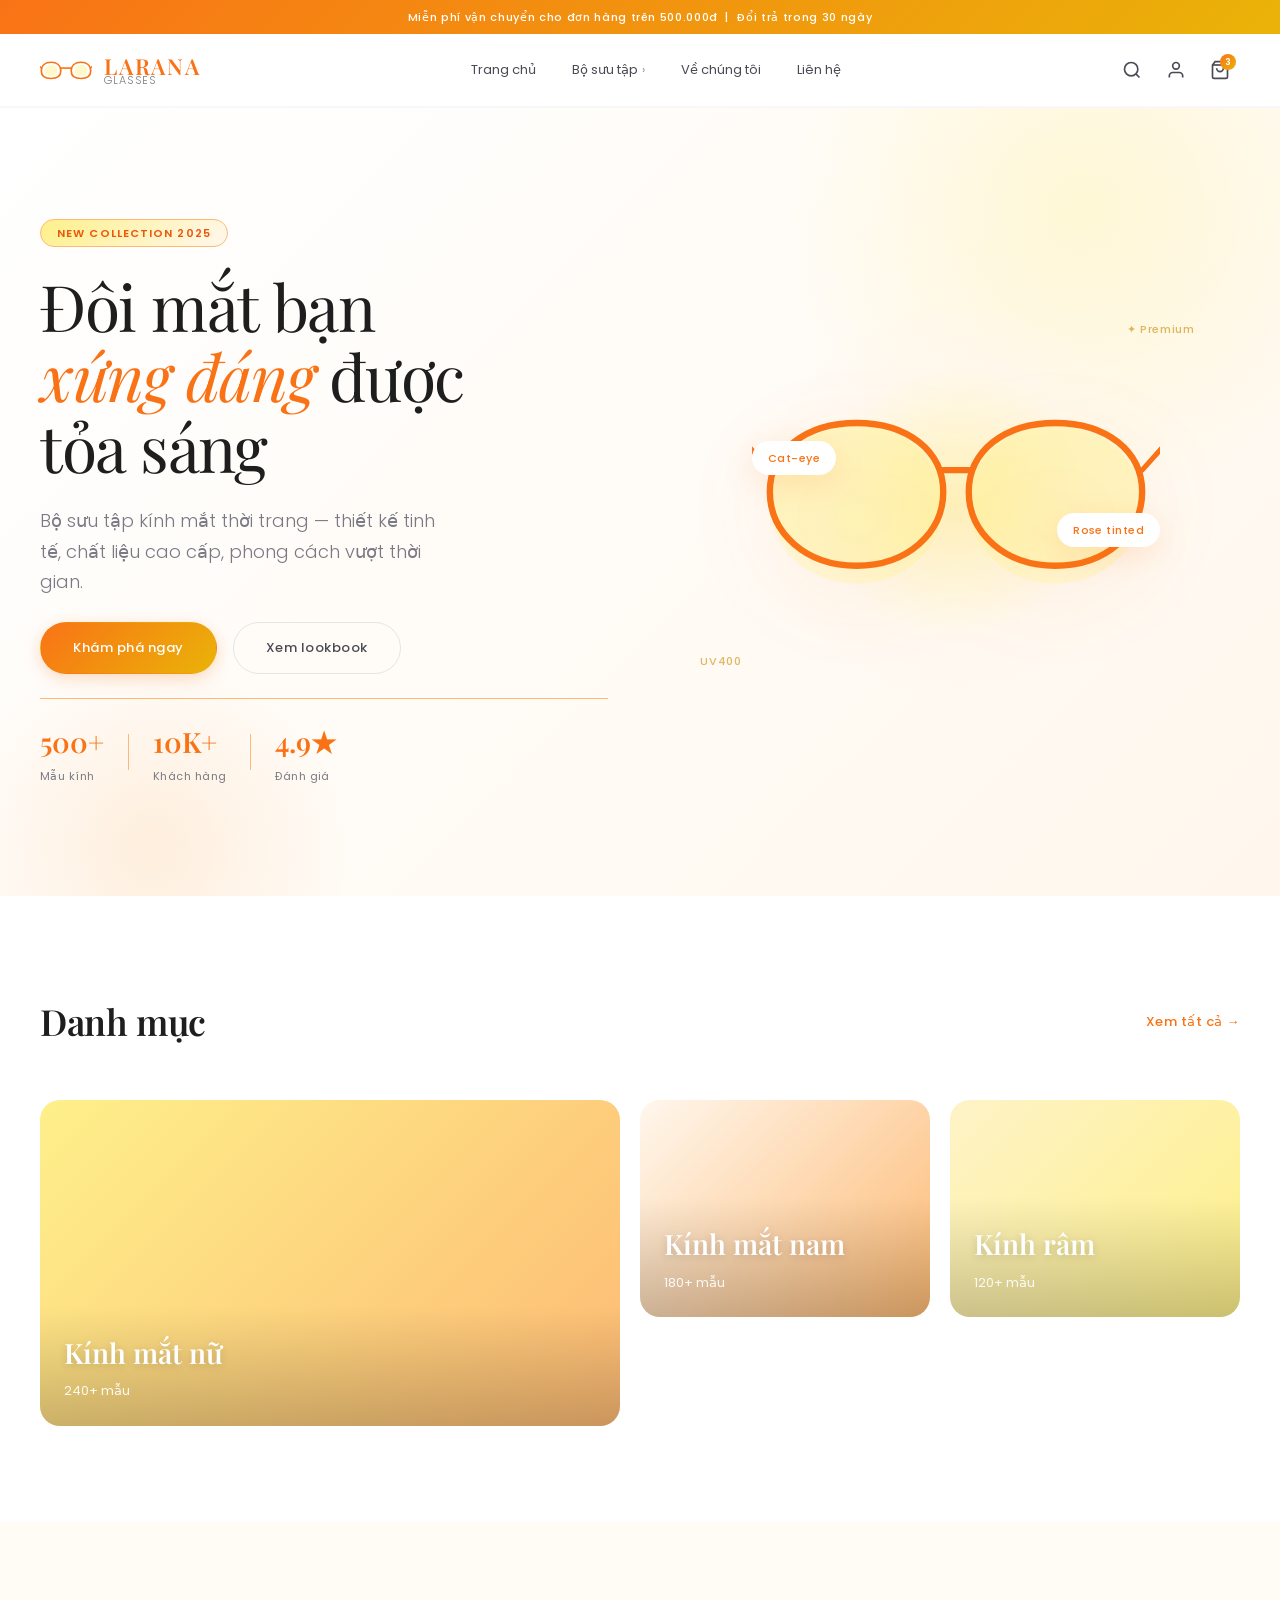
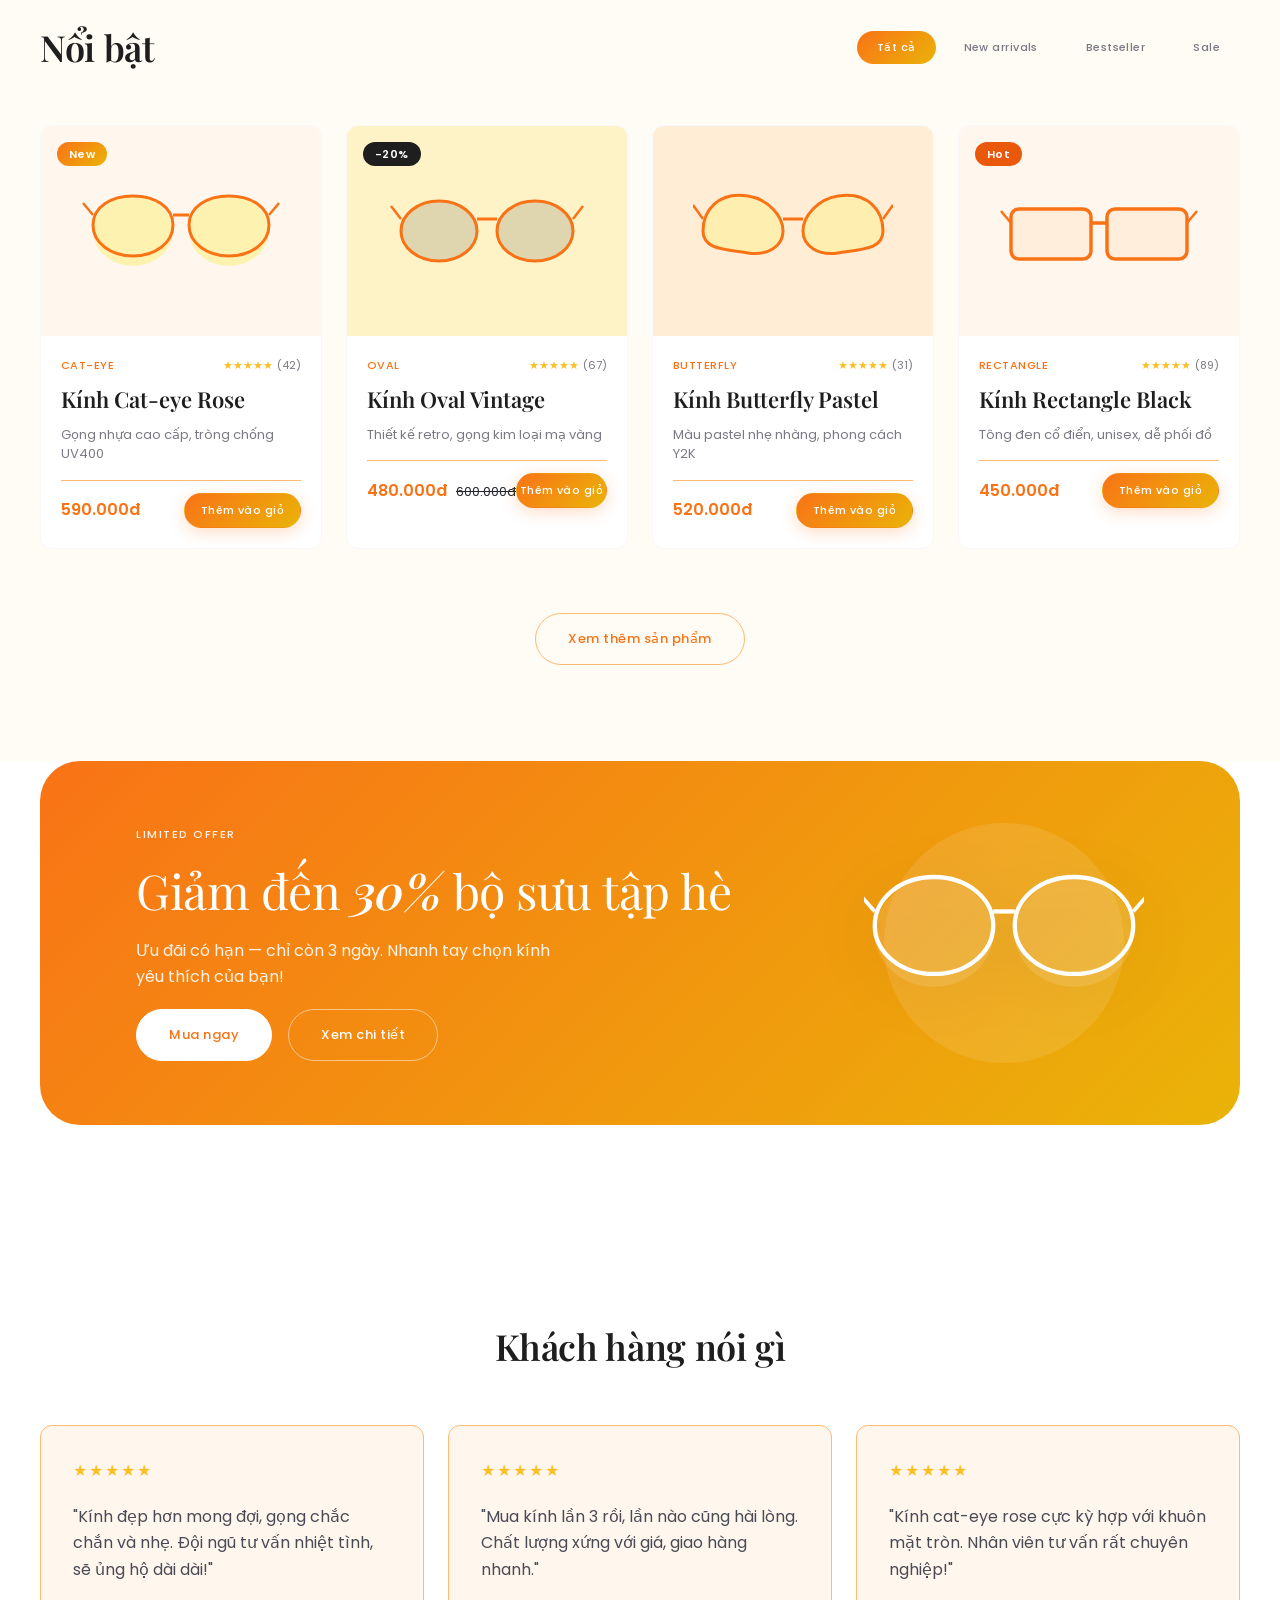
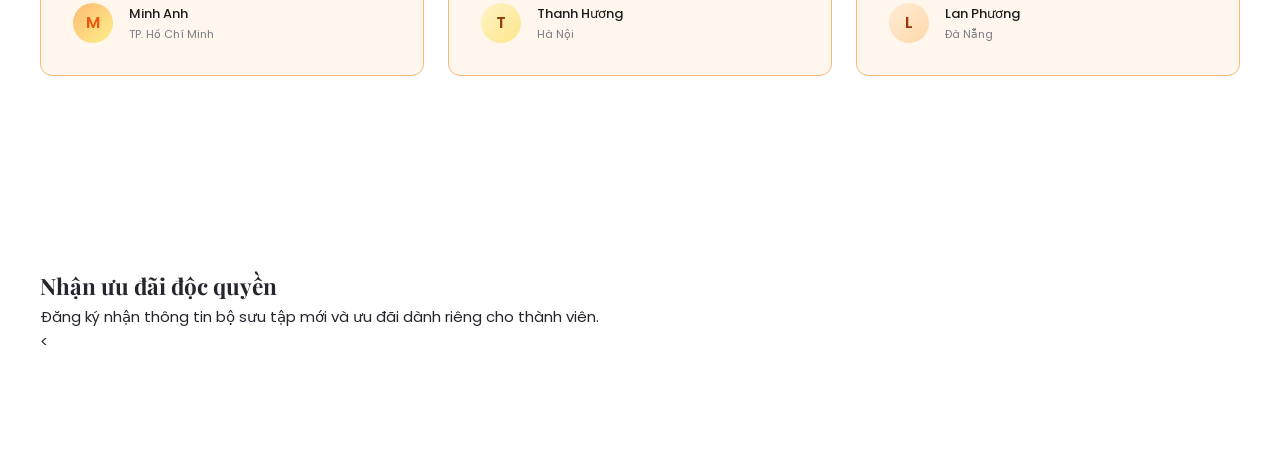
==== index.html @ dbf3449e "add html css" ====
<!doctype html>
<html lang="vi">
  <head>
    <meta charset="UTF-8" />
    <meta name="viewport" content="width=device-width, initial-scale=1.0" />
    <title>LARANA Glasses — Eyewear Collection</title>
    <link rel="stylesheet" href="styles.css" />
    <link rel="preconnect" href="https://fonts.googleapis.com" />
    <link
      href="https://fonts.googleapis.com/css2?family=Playfair+Display:ital,wght@0,400;0,500;0,600;0,700;1,400;1,500;1,600&family=Poppins:wght@300;400;500;600;700&display=swap"
      rel="stylesheet"
    />
  </head>
  <body>
    <!-- ===== ANNOUNCEMENT BAR ===== -->
    <div class="announcement-bar">
      <p>
        Miễn phí vận chuyển cho đơn hàng trên 500.000đ &nbsp;|&nbsp; Đổi trả
        trong 30 ngày
      </p>
    </div>

    <!-- ===== HEADER / NAV ===== -->
    <header class="header" id="header">
      <div class="header__inner container">
        <!-- Mobile hamburger -->
        <button
          class="btn-icon nav-toggle"
          aria-label="Mở menu"
          aria-expanded="false"
        >
          <span class="hamburger">
            <span></span><span></span><span></span>
          </span>
        </button>

        <!-- Logo -->
        <a href="#" class="logo" aria-label="LARANA Glasses — Trang chủ">
          <div class="logo__icon">
            <svg
              viewBox="0 0 80 34"
              fill="none"
              xmlns="http://www.w3.org/2000/svg"
              aria-hidden="true"
            >
              <path
                d="M2 18 C2 10 8 5 17 5 C26 5 32 10 32 18 C32 26 26 30 17 30 C8 30 2 26 2 18Z"
                stroke="currentColor"
                stroke-width="2.5"
                fill="none"
              />
              <path
                d="M48 18 C48 10 54 5 63 5 C72 5 78 10 78 18 C78 26 72 30 63 30 C54 30 48 26 48 18Z"
                stroke="currentColor"
                stroke-width="2.5"
                fill="none"
              />
              <line
                x1="32"
                y1="14"
                x2="48"
                y2="14"
                stroke="currentColor"
                stroke-width="2.5"
              />
              <line
                x1="2"
                y1="14"
                x2="-4"
                y2="7"
                stroke="currentColor"
                stroke-width="2"
              />
              <line
                x1="78"
                y1="14"
                x2="84"
                y2="7"
                stroke="currentColor"
                stroke-width="2"
              />
              <ellipse
                cx="17"
                cy="18"
                rx="10"
                ry="9"
                fill="var(--primary-gold-light)"
                opacity="0.45"
              />
              <ellipse
                cx="63"
                cy="18"
                rx="10"
                ry="9"
                fill="var(--primary-gold-light)"
                opacity="0.45"
              />
            </svg>
          </div>
          <div class="logo__text">
            <span class="logo__name">LARANA</span>
            <span class="logo__sub">glasses</span>
          </div>
        </a>

        <!-- Desktop nav -->
        <nav class="nav" aria-label="Điều hướng chính">
          <ul class="nav__list">
            <li><a href="#" class="nav__link">Trang chủ</a></li>
            <li class="nav__item--has-drop">
              <a href="#" class="nav__link"
                >Bộ sưu tập <span class="nav__caret">›</span></a
              >
              <div class="nav__dropdown">
                <a href="#">Kính mắt nữ</a>
                <a href="#">Kính mắt nam</a>
                <a href="#">Kính râm</a>
                <a href="#">New arrivals</a>
              </div>
            </li>
            <li><a href="#" class="nav__link">Về chúng tôi</a></li>
            <li><a href="#" class="nav__link">Liên hệ</a></li>
          </ul>
        </nav>

        <!-- Header actions -->
        <div class="header__actions">
          <button class="btn-icon" aria-label="Tìm kiếm">
            <svg
              width="20"
              height="20"
              viewBox="0 0 24 24"
              fill="none"
              stroke="currentColor"
              stroke-width="2"
            >
              <circle cx="11" cy="11" r="8" />
              <line x1="21" y1="21" x2="16.65" y2="16.65" />
            </svg>
          </button>
          <button class="btn-icon" aria-label="Tài khoản">
            <svg
              width="20"
              height="20"
              viewBox="0 0 24 24"
              fill="none"
              stroke="currentColor"
              stroke-width="2"
            >
              <path d="M20 21v-2a4 4 0 0 0-4-4H8a4 4 0 0 0-4 4v2" />
              <circle cx="12" cy="7" r="4" />
            </svg>
          </button>
          <button class="btn-icon cart-btn" aria-label="Giỏ hàng (3 sản phẩm)">
            <svg
              width="20"
              height="20"
              viewBox="0 0 24 24"
              fill="none"
              stroke="currentColor"
              stroke-width="2"
            >
              <path d="M6 2 3 6v14a2 2 0 0 0 2 2h14a2 2 0 0 0 2-2V6l-3-4z" />
              <line x1="3" y1="6" x2="21" y2="6" />
              <path d="M16 10a4 4 0 0 1-8 0" />
            </svg>
            <span class="cart-badge">3</span>
          </button>
        </div>
      </div>

      <!-- Search bar (hidden by default) -->
      <div class="search-bar" id="searchBar" aria-hidden="true">
        <div class="container search-bar__inner">
          <input
            type="search"
            class="search-bar__input"
            placeholder="Tìm kiếm kính mắt, thương hiệu..."
            aria-label="Tìm kiếm sản phẩm"
          />
          <button class="btn-icon search-bar__close" aria-label="Đóng tìm kiếm">
            ✕
          </button>
        </div>
      </div>

      <!-- Mobile nav drawer -->
      <div class="mobile-nav" id="mobileNav" aria-hidden="true">
        <nav aria-label="Menu di động">
          <ul>
            <li><a href="#">Trang chủ</a></li>
            <li><a href="#">Kính mắt nữ</a></li>
            <li><a href="#">Kính mắt nam</a></li>
            <li><a href="#">Kính râm</a></li>
            <li><a href="#">New arrivals</a></li>
            <li><a href="#">Về chúng tôi</a></li>
            <li><a href="#">Liên hệ</a></li>
          </ul>
          <div class="mobile-nav__actions">
            <button class="btn btn--outline">Đăng nhập</button>
            <button class="btn btn--primary">Đăng ký</button>
          </div>
        </nav>
      </div>
    </header>

    <main>
      <!-- ===== HERO ===== -->
      <section class="hero" aria-labelledby="hero-heading">
        <div class="hero__bg">
          <div class="hero__circle hero__circle--1"></div>
          <div class="hero__circle hero__circle--2"></div>
        </div>
        <div class="container hero__inner">
          <div class="hero__content">
            <span class="hero__badge">New Collection 2025</span>
            <h1 class="hero__heading" id="hero-heading">
              Đôi mắt bạn<br />
              <em>xứng đáng</em> được<br />
              tỏa sáng
            </h1>
            <p class="hero__desc">
              Bộ sưu tập kính mắt thời trang — thiết kế tinh tế, chất liệu cao
              cấp, phong cách vượt thời gian.
            </p>
            <div class="hero__actions">
              <button class="btn btn--primary btn--lg">Khám phá ngay</button>
              <button class="btn btn--ghost btn--lg">Xem lookbook</button>
            </div>
            <div class="hero__stats">
              <div class="hero__stat">
                <span class="hero__stat-num">500+</span
                ><span class="hero__stat-label">Mẫu kính</span>
              </div>
              <div class="hero__stat-divider"></div>
              <div class="hero__stat">
                <span class="hero__stat-num">10K+</span
                ><span class="hero__stat-label">Khách hàng</span>
              </div>
              <div class="hero__stat-divider"></div>
              <div class="hero__stat">
                <span class="hero__stat-num">4.9★</span
                ><span class="hero__stat-label">Đánh giá</span>
              </div>
            </div>
          </div>
          <div class="hero__visual">
            <div class="hero__frame">
              <div class="hero__glasses-display">
                <svg
                  viewBox="0 0 320 160"
                  fill="none"
                  xmlns="http://www.w3.org/2000/svg"
                  class="hero__glasses-svg"
                  aria-hidden="true"
                >
                  <ellipse
                    cx="82"
                    cy="82"
                    rx="68"
                    ry="62"
                    fill="var(--primary-gold-light)"
                    opacity="0.3"
                  />
                  <ellipse
                    cx="238"
                    cy="82"
                    rx="68"
                    ry="62"
                    fill="var(--primary-gold-light)"
                    opacity="0.3"
                  />
                  <path
                    d="M14 72 C14 40 42 18 82 18 C122 18 150 40 150 72 C150 104 122 130 82 130 C42 130 14 104 14 72Z"
                    stroke="var(--primary-orange)"
                    stroke-width="5"
                    fill="var(--primary-gold-light)"
                    fill-opacity="0.25"
                  />
                  <path
                    d="M170 72 C170 40 198 18 238 18 C278 18 306 40 306 72 C306 104 278 130 238 130 C198 130 170 104 170 72Z"
                    stroke="var(--primary-orange)"
                    stroke-width="5"
                    fill="var(--primary-gold-light)"
                    fill-opacity="0.25"
                  />
                  <line
                    x1="150"
                    y1="55"
                    x2="170"
                    y2="55"
                    stroke="var(--primary-orange)"
                    stroke-width="5"
                    stroke-linecap="round"
                  />
                  <line
                    x1="14"
                    y1="55"
                    x2="-10"
                    y2="28"
                    stroke="var(--primary-orange)"
                    stroke-width="4"
                    stroke-linecap="round"
                  />
                  <line
                    x1="306"
                    y1="55"
                    x2="330"
                    y2="28"
                    stroke="var(--primary-orange)"
                    stroke-width="4"
                    stroke-linecap="round"
                  />
                </svg>
                <div class="hero__tag hero__tag--1">Cat-eye</div>
                <div class="hero__tag hero__tag--2">Rose tinted</div>
              </div>
            </div>
            <div class="hero__floats">
              <div class="hero__float hero__float--a">✦ Premium</div>
              <div class="hero__float hero__float--b">UV400</div>
            </div>
          </div>
        </div>
      </section>

      <!-- ===== CATEGORIES ===== -->
      <section class="categories section" aria-labelledby="categories-heading">
        <div class="container">
          <div class="section-header">
            <h2 class="section-title" id="categories-heading">Danh mục</h2>
            <a href="#" class="section-link">Xem tất cả →</a>
          </div>
          <div class="categories__grid">
            <a href="#" class="category-card category-card--large" tabindex="0">
              <div class="category-card__bg category-card__bg--1"></div>
              <div class="category-card__content">
                <span class="category-card__label">Kính mắt nữ</span>
                <span class="category-card__count">240+ mẫu</span>
              </div>
            </a>
            <a href="#" class="category-card" tabindex="0">
              <div class="category-card__bg category-card__bg--2"></div>
              <div class="category-card__content">
                <span class="category-card__label">Kính mắt nam</span>
                <span class="category-card__count">180+ mẫu</span>
              </div>
            </a>
            <a href="#" class="category-card" tabindex="0">
              <div class="category-card__bg category-card__bg--3"></div>
              <div class="category-card__content">
                <span class="category-card__label">Kính râm</span>
                <span class="category-card__count">120+ mẫu</span>
              </div>
            </a>
          </div>
        </div>
      </section>

      <!-- ===== FEATURED PRODUCTS ===== -->
      <section class="products section" aria-labelledby="products-heading">
        <div class="container">
          <div class="section-header">
            <h2 class="section-title" id="products-heading">Nổi bật</h2>
            <div
              class="products__filters"
              role="group"
              aria-label="Lọc sản phẩm"
            >
              <button class="filter-btn filter-btn--active" aria-pressed="true">
                Tất cả
              </button>
              <button class="filter-btn" aria-pressed="false">
                New arrivals
              </button>
              <button class="filter-btn" aria-pressed="false">
                Bestseller
              </button>
              <button class="filter-btn" aria-pressed="false">Sale</button>
            </div>
          </div>

          <div class="products__grid" aria-live="polite">
            <!-- Product Card 1 -->
            <article class="product-card" aria-label="Kính Cat-eye Rose">
              <div class="product-card__media">
                <div class="product-card__img-wrap">
                  <div class="product-card__img-placeholder">
                    <svg
                      viewBox="0 0 200 100"
                      fill="none"
                      xmlns="http://www.w3.org/2000/svg"
                      aria-hidden="true"
                    >
                      <ellipse
                        cx="52"
                        cy="50"
                        rx="40"
                        ry="35"
                        fill="var(--primary-gold-light)"
                        opacity="0.6"
                      />
                      <ellipse
                        cx="148"
                        cy="50"
                        rx="40"
                        ry="35"
                        fill="var(--primary-gold-light)"
                        opacity="0.6"
                      />
                      <path
                        d="M12 44C12 26 30 15 52 15C74 15 92 26 92 44C92 62 74 75 52 75C30 75 12 62 12 44Z"
                        stroke="var(--primary-orange)"
                        stroke-width="3"
                        fill="none"
                      />
                      <path
                        d="M108 44C108 26 126 15 148 15C170 15 188 26 188 44C188 62 170 75 148 75C126 75 108 62 108 44Z"
                        stroke="var(--primary-orange)"
                        stroke-width="3"
                        fill="none"
                      />
                      <line
                        x1="92"
                        y1="34"
                        x2="108"
                        y2="34"
                        stroke="var(--primary-orange)"
                        stroke-width="3"
                      />
                      <line
                        x1="12"
                        y1="34"
                        x2="2"
                        y2="22"
                        stroke="var(--primary-orange)"
                        stroke-width="2.5"
                      />
                      <line
                        x1="188"
                        y1="34"
                        x2="198"
                        y2="22"
                        stroke="var(--primary-orange)"
                        stroke-width="2.5"
                      />
                    </svg>
                  </div>
                </div>
                <div class="product-card__badge">New</div>
                <button
                  class="product-card__wishlist"
                  aria-label="Thêm vào danh sách yêu thích: Kính Cat-eye Rose"
                >
                  <svg
                    width="18"
                    height="18"
                    viewBox="0 0 24 24"
                    fill="none"
                    stroke="currentColor"
                    stroke-width="2"
                  >
                    <path
                      d="M20.84 4.61a5.5 5.5 0 0 0-7.78 0L12 5.67l-1.06-1.06a5.5 5.5 0 0 0-7.78 7.78l1.06 1.06L12 21.23l7.78-7.78 1.06-1.06a5.5 5.5 0 0 0 0-7.78z"
                    />
                  </svg>
                </button>
              </div>
              <div class="product-card__info">
                <div class="product-card__meta">
                  <span class="product-card__category">Cat-eye</span>
                  <div class="product-card__rating" aria-label="4.8 sao">
                    <span class="star">★★★★★</span>
                    <span class="product-card__rating-count">(42)</span>
                  </div>
                </div>
                <h3 class="product-card__name">Kính Cat-eye Rose</h3>
                <p class="product-card__desc">
                  Gọng nhựa cao cấp, tròng chống UV400
                </p>
                <div class="product-card__footer">
                  <div class="product-card__price">
                    <span class="price-current">590.000đ</span>
                  </div>
                  <button class="btn btn--primary btn--sm">Thêm vào giỏ</button>
                </div>
              </div>
            </article>

            <!-- Product Card 2 -->
            <article class="product-card" aria-label="Kính Oval Vintage">
              <div class="product-card__media">
                <div class="product-card__img-wrap">
                  <div
                    class="product-card__img-placeholder product-card__img-placeholder--dark"
                  >
                    <svg
                      viewBox="0 0 200 100"
                      fill="none"
                      xmlns="http://www.w3.org/2000/svg"
                      aria-hidden="true"
                    >
                      <ellipse
                        cx="52"
                        cy="50"
                        rx="38"
                        ry="30"
                        fill="#333"
                        opacity="0.15"
                      />
                      <ellipse
                        cx="148"
                        cy="50"
                        rx="38"
                        ry="30"
                        fill="#333"
                        opacity="0.15"
                      />
                      <ellipse
                        cx="52"
                        cy="50"
                        rx="38"
                        ry="30"
                        stroke="var(--primary-orange)"
                        stroke-width="3"
                        fill="none"
                      />
                      <ellipse
                        cx="148"
                        cy="50"
                        rx="38"
                        ry="30"
                        stroke="var(--primary-orange)"
                        stroke-width="3"
                        fill="none"
                      />
                      <line
                        x1="90"
                        y1="38"
                        x2="110"
                        y2="38"
                        stroke="var(--primary-orange)"
                        stroke-width="3"
                      />
                      <line
                        x1="14"
                        y1="38"
                        x2="4"
                        y2="25"
                        stroke="var(--primary-orange)"
                        stroke-width="2.5"
                      />
                      <line
                        x1="186"
                        y1="38"
                        x2="196"
                        y2="25"
                        stroke="var(--primary-orange)"
                        stroke-width="2.5"
                      />
                    </svg>
                  </div>
                </div>
                <div class="product-card__badge product-card__badge--sale">
                  -20%
                </div>
                <button
                  class="product-card__wishlist"
                  aria-label="Thêm vào danh sách yêu thích: Kính Oval Vintage"
                >
                  <svg
                    width="18"
                    height="18"
                    viewBox="0 0 24 24"
                    fill="none"
                    stroke="currentColor"
                    stroke-width="2"
                  >
                    <path
                      d="M20.84 4.61a5.5 5.5 0 0 0-7.78 0L12 5.67l-1.06-1.06a5.5 5.5 0 0 0-7.78 7.78l1.06 1.06L12 21.23l7.78-7.78 1.06-1.06a5.5 5.5 0 0 0 0-7.78z"
                    />
                  </svg>
                </button>
              </div>
              <div class="product-card__info">
                <div class="product-card__meta">
                  <span class="product-card__category">Oval</span>
                  <div class="product-card__rating" aria-label="4.6 sao">
                    <span class="star">★★★★★</span>
                    <span class="product-card__rating-count">(67)</span>
                  </div>
                </div>
                <h3 class="product-card__name">Kính Oval Vintage</h3>
                <p class="product-card__desc">
                  Thiết kế retro, gọng kim loại mạ vàng
                </p>
                <div class="product-card__footer">
                  <div class="product-card__price">
                    <span class="price-current">480.000đ</span>
                    <span class="price-old">600.000đ</span>
                  </div>
                  <button class="btn btn--primary btn--sm">Thêm vào giỏ</button>
                </div>
              </div>
            </article>

            <!-- Product Card 3 -->
            <article class="product-card" aria-label="Kính Butterfly Pastel">
              <div class="product-card__media">
                <div class="product-card__img-wrap">
                  <div
                    class="product-card__img-placeholder product-card__img-placeholder--pink"
                  >
                    <svg
                      viewBox="0 0 200 100"
                      fill="none"
                      xmlns="http://www.w3.org/2000/svg"
                      aria-hidden="true"
                    >
                      <path
                        d="M10 50 C10 30 25 10 55 15 C75 18 90 35 90 50 C90 65 75 75 55 72 C30 68 10 68 10 50Z"
                        stroke="var(--primary-orange)"
                        stroke-width="3"
                        fill="var(--primary-gold-light)"
                        fill-opacity="0.5"
                      />
                      <path
                        d="M190 50 C190 30 175 10 145 15 C125 18 110 35 110 50 C110 65 125 75 145 72 C170 68 190 68 190 50Z"
                        stroke="var(--primary-orange)"
                        stroke-width="3"
                        fill="var(--primary-gold-light)"
                        fill-opacity="0.5"
                      />
                      <line
                        x1="90"
                        y1="38"
                        x2="110"
                        y2="38"
                        stroke="var(--primary-orange)"
                        stroke-width="3"
                      />
                      <line
                        x1="10"
                        y1="38"
                        x2="0"
                        y2="24"
                        stroke="var(--primary-orange)"
                        stroke-width="2.5"
                      />
                      <line
                        x1="190"
                        y1="38"
                        x2="200"
                        y2="24"
                        stroke="var(--primary-orange)"
                        stroke-width="2.5"
                      />
                    </svg>
                  </div>
                </div>
                <button
                  class="product-card__wishlist"
                  aria-label="Thêm vào danh sách yêu thích: Kính Butterfly Pastel"
                >
                  <svg
                    width="18"
                    height="18"
                    viewBox="0 0 24 24"
                    fill="none"
                    stroke="currentColor"
                    stroke-width="2"
                  >
                    <path
                      d="M20.84 4.61a5.5 5.5 0 0 0-7.78 0L12 5.67l-1.06-1.06a5.5 5.5 0 0 0-7.78 7.78l1.06 1.06L12 21.23l7.78-7.78 1.06-1.06a5.5 5.5 0 0 0 0-7.78z"
                    />
                  </svg>
                </button>
              </div>
              <div class="product-card__info">
                <div class="product-card__meta">
                  <span class="product-card__category">Butterfly</span>
                  <div class="product-card__rating" aria-label="5 sao">
                    <span class="star">★★★★★</span>
                    <span class="product-card__rating-count">(31)</span>
                  </div>
                </div>
                <h3 class="product-card__name">Kính Butterfly Pastel</h3>
                <p class="product-card__desc">
                  Màu pastel nhẹ nhàng, phong cách Y2K
                </p>
                <div class="product-card__footer">
                  <div class="product-card__price">
                    <span class="price-current">520.000đ</span>
                  </div>
                  <button class="btn btn--primary btn--sm">Thêm vào giỏ</button>
                </div>
              </div>
            </article>

            <!-- Product Card 4 -->
            <article class="product-card" aria-label="Kính Rectangle Black">
              <div class="product-card__media">
                <div class="product-card__img-wrap">
                  <div
                    class="product-card__img-placeholder product-card__img-placeholder--cream"
                  >
                    <svg
                      viewBox="0 0 200 100"
                      fill="none"
                      xmlns="http://www.w3.org/2000/svg"
                      aria-hidden="true"
                    >
                      <rect
                        x="12"
                        y="28"
                        width="80"
                        height="50"
                        rx="8"
                        stroke="var(--primary-orange)"
                        stroke-width="3.5"
                        fill="var(--primary-orange-light)"
                        fill-opacity="0.15"
                      />
                      <rect
                        x="108"
                        y="28"
                        width="80"
                        height="50"
                        rx="8"
                        stroke="var(--primary-orange)"
                        stroke-width="3.5"
                        fill="var(--primary-orange-light)"
                        fill-opacity="0.15"
                      />
                      <line
                        x1="92"
                        y1="42"
                        x2="108"
                        y2="42"
                        stroke="var(--primary-orange)"
                        stroke-width="3.5"
                      />
                      <line
                        x1="12"
                        y1="42"
                        x2="2"
                        y2="30"
                        stroke="var(--primary-orange)"
                        stroke-width="2.5"
                      />
                      <line
                        x1="188"
                        y1="42"
                        x2="198"
                        y2="30"
                        stroke="var(--primary-orange)"
                        stroke-width="2.5"
                      />
                    </svg>
                  </div>
                </div>
                <div class="product-card__badge product-card__badge--popular">
                  Hot
                </div>
                <button
                  class="product-card__wishlist"
                  aria-label="Thêm vào danh sách yêu thích: Kính Rectangle Black"
                >
                  <svg
                    width="18"
                    height="18"
                    viewBox="0 0 24 24"
                    fill="none"
                    stroke="currentColor"
                    stroke-width="2"
                  >
                    <path
                      d="M20.84 4.61a5.5 5.5 0 0 0-7.78 0L12 5.67l-1.06-1.06a5.5 5.5 0 0 0-7.78 7.78l1.06 1.06L12 21.23l7.78-7.78 1.06-1.06a5.5 5.5 0 0 0 0-7.78z"
                    />
                  </svg>
                </button>
              </div>
              <div class="product-card__info">
                <div class="product-card__meta">
                  <span class="product-card__category">Rectangle</span>
                  <div class="product-card__rating" aria-label="4.9 sao">
                    <span class="star">★★★★★</span>
                    <span class="product-card__rating-count">(89)</span>
                  </div>
                </div>
                <h3 class="product-card__name">Kính Rectangle Black</h3>
                <p class="product-card__desc">
                  Tông đen cổ điển, unisex, dễ phối đồ
                </p>
                <div class="product-card__footer">
                  <div class="product-card__price">
                    <span class="price-current">450.000đ</span>
                  </div>
                  <button class="btn btn--primary btn--sm">Thêm vào giỏ</button>
                </div>
              </div>
            </article>
          </div>

          <div class="products__load-more">
            <button class="btn btn--outline btn--lg">Xem thêm sản phẩm</button>
          </div>
        </div>
      </section>

      <!-- ===== BANNER / PROMO ===== -->
      <section class="promo section" aria-label="Ưu đãi đặc biệt">
        <div class="container">
          <div class="promo__card">
            <div class="promo__content">
              <span class="promo__eyebrow">Limited offer</span>
              <h2 class="promo__title">Giảm đến <em>30%</em> bộ sưu tập hè</h2>
              <p class="promo__desc">
                Ưu đãi có hạn — chỉ còn 3 ngày. Nhanh tay chọn kính yêu thích
                của bạn!
              </p>
              <div class="promo__actions">
                <button class="btn btn--white btn--lg">Mua ngay</button>
                <button class="btn btn--ghost-white btn--lg">
                  Xem chi tiết
                </button>
              </div>
            </div>
            <div class="promo__visual" aria-hidden="true">
              <div class="promo__circle"></div>
              <svg
                viewBox="0 0 260 130"
                fill="none"
                xmlns="http://www.w3.org/2000/svg"
                class="promo__glasses"
              >
                <ellipse
                  cx="65"
                  cy="65"
                  rx="55"
                  ry="50"
                  fill="white"
                  opacity="0.12"
                />
                <ellipse
                  cx="195"
                  cy="65"
                  rx="55"
                  ry="50"
                  fill="white"
                  opacity="0.12"
                />
                <path
                  d="M10 58C10 33 34 13 65 13C96 13 120 33 120 58C120 83 96 103 65 103C34 103 10 83 10 58Z"
                  stroke="white"
                  stroke-width="4"
                  fill="none"
                />
                <path
                  d="M140 58C140 33 164 13 195 13C226 13 250 33 250 58C250 83 226 103 195 103C164 103 140 83 140 58Z"
                  stroke="white"
                  stroke-width="4"
                  fill="none"
                />
                <line
                  x1="120"
                  y1="45"
                  x2="140"
                  y2="45"
                  stroke="white"
                  stroke-width="4"
                />
                <line
                  x1="10"
                  y1="45"
                  x2="-5"
                  y2="28"
                  stroke="white"
                  stroke-width="3.5"
                />
                <line
                  x1="250"
                  y1="45"
                  x2="265"
                  y2="28"
                  stroke="white"
                  stroke-width="3.5"
                />
              </svg>
            </div>
          </div>
        </div>
      </section>

      <!-- ===== TESTIMONIALS ===== -->
      <section
        class="testimonials section"
        aria-labelledby="testimonials-heading"
      >
        <div class="container">
          <div class="section-header section-header--centered">
            <h2 class="section-title" id="testimonials-heading">
              Khách hàng nói gì
            </h2>
          </div>
          <div class="testimonials__grid">
            <blockquote class="testimonial-card">
              <div class="testimonial-card__stars" aria-label="5 sao">
                ★★★★★
              </div>
              <p class="testimonial-card__text">
                "Kính đẹp hơn mong đợi, gọng chắc chắn và nhẹ. Đội ngũ tư vấn
                nhiệt tình, sẽ ủng hộ dài dài!"
              </p>
              <footer class="testimonial-card__author">
                <div class="testimonial-card__avatar" aria-hidden="true">M</div>
                <div>
                  <div class="testimonial-card__name">Minh Anh</div>
                  <div class="testimonial-card__location">TP. Hồ Chí Minh</div>
                </div>
              </footer>
            </blockquote>
            <blockquote class="testimonial-card">
              <div class="testimonial-card__stars" aria-label="5 sao">
                ★★★★★
              </div>
              <p class="testimonial-card__text">
                "Mua kính lần 3 rồi, lần nào cũng hài lòng. Chất lượng xứng với
                giá, giao hàng nhanh."
              </p>
              <footer class="testimonial-card__author">
                <div
                  class="testimonial-card__avatar testimonial-card__avatar--b"
                  aria-hidden="true"
                >
                  T
                </div>
                <div>
                  <div class="testimonial-card__name">Thanh Hương</div>
                  <div class="testimonial-card__location">Hà Nội</div>
                </div>
              </footer>
            </blockquote>
            <blockquote class="testimonial-card">
              <div class="testimonial-card__stars" aria-label="5 sao">
                ★★★★★
              </div>
              <p class="testimonial-card__text">
                "Kính cat-eye rose cực kỳ hợp với khuôn mặt tròn. Nhân viên tư
                vấn rất chuyên nghiệp!"
              </p>
              <footer class="testimonial-card__author">
                <div
                  class="testimonial-card__avatar testimonial-card__avatar--c"
                  aria-hidden="true"
                >
                  L
                </div>
                <div>
                  <div class="testimonial-card__name">Lan Phương</div>
                  <div class="testimonial-card__location">Đà Nẵng</div>
                </div>
              </footer>
            </blockquote>
          </div>
        </div>
      </section>

      <!-- ===== NEWSLETTER ===== -->
      <section class="newsletter section" aria-labelledby="newsletter-heading">
        <div class="container">
          <div class="newsletter__inner">
            <div class="newsletter__content">
              <h2 class="newsletter__title" id="newsletter-heading">
                Nhận ưu đãi độc quyền
              </h2>
              <p class="newsletter__desc">
                Đăng ký nhận thông tin bộ sưu tập mới và ưu đãi dành riêng cho
                thành viên.
              </p>
            </div>
            <div
              class="newsletter__form"
              role="form"
              aria-label="Đăng ký nhận bản tin"
            >
              <div class="newsletter__input-group">
                <label for="newsletter-email" class="sr-only"
                  >Địa chỉ email</label
                >
                <
              </div>
            </div>
          </div>
        </div>
      </section>
    </main>
  </body>
</html>
---- styles.css ----
/* ============================================================
   LARANA GLASSES — styles.css (Light Edition)
   Design System: clean, modern, white + orange + gold
   Color palette: white + orange + warm gold
   Font: Playfair Display (display) + Poppins (body)
   ============================================================ */

/* ─── TOKENS ─────────────────────────────────────────────── */
:root {
  /* Colors - White, Orange, Gold theme */
  --primary-orange: #f97316;
  --primary-orange-dark: #ea580c;
  --primary-orange-light: #fdba74;
  --primary-gold: #eab308;
  --primary-gold-light: #fef08a;
  --primary-gold-dark: #ca8a04;
  
  --accent-warm: #fbbf24;
  --accent-peach: #ffedd5;
  --accent-cream: #fff7ed;
  
  --black: #0f0f0f;
  --charcoal: #1e1e1e;
  --gray-900: #25262d;
  --gray-700: #4a4a55;
  --gray-500: #7a7a85;
  --gray-300: #e5e5e8;
  --gray-100: #f8f8fa;
  --white: #ffffff;
  --ivory: #fffbf5;

  /* Typography - Modern fonts */
  --font-display: 'Playfair Display', Georgia, serif;
  --font-body: 'Poppins', 'Helvetica Neue', Arial, sans-serif;

  --text-xs: 11px;
  --text-sm: 13px;
  --text-base: 15px;
  --text-md: 16px;
  --text-lg: 18px;
  --text-xl: 22px;
  --text-2xl: 28px;
  --text-3xl: 36px;
  --text-4xl: 48px;
  --text-5xl: 64px;

  /* Spacing */
  --space-1: 4px;
  --space-2: 8px;
  --space-3: 12px;
  --space-4: 16px;
  --space-5: 20px;
  --space-6: 24px;
  --space-7: 32px;
  --space-8: 40px;
  --space-9: 48px;
  --space-10: 64px;
  --space-11: 80px;
  --space-12: 96px;

  /* Radius */
  --radius-sm: 6px;
  --radius-md: 12px;
  --radius-lg: 20px;
  --radius-xl: 40px;
  --radius-full: 9999px;

  /* Shadow */
  --shadow-sm: 0 2px 8px rgba(15,15,15,0.04);
  --shadow-md: 0 8px 24px rgba(249,115,22,0.08);
  --shadow-lg: 0 16px 48px rgba(249,115,22,0.12);
  --shadow-orange: 0 8px 32px rgba(249,115,22,0.15);

  /* Motion */
  --duration-fast: 150ms;
  --duration-base: 280ms;
  --duration-slow: 500ms;
  --ease: cubic-bezier(0.25, 0.1, 0.25, 1);
  --ease-out: cubic-bezier(0, 0, 0.2, 1);

  /* Layout */
  --max-width: 1280px;
  --header-h: 72px;
}

/* ─── RESET ───────────────────────────────────────────────── */
*, *::before, *::after { box-sizing: border-box; margin: 0; padding: 0; }
html { font-size: var(--text-md); scroll-behavior: smooth; }
body {
  font-family: var(--font-body);
  font-size: var(--text-base);
  color: var(--gray-900);
  background: var(--white);
  line-height: 1.65;
  -webkit-font-smoothing: antialiased;
  -moz-osx-font-smoothing: grayscale;
  text-rendering: optimizeLegibility;
}
img, svg { display: block; max-width: 100%; }
a { color: inherit; text-decoration: none; }
ul { list-style: none; }
button { cursor: pointer; font-family: inherit; border: none; background: none; }
input { font-family: inherit; }

h1, h2, h3, h4, h5, h6 {
  font-family: var(--font-display);
}

/* ─── UTILITIES ───────────────────────────────────────────── */
.container {
  width: 100%;
  max-width: var(--max-width);
  margin: 0 auto;
  padding: 0 var(--space-8);
}
.section { padding: var(--space-12) 0; }
.sr-only {
  position: absolute; width: 1px; height: 1px;
  padding: 0; margin: -1px; overflow: hidden;
  clip: rect(0,0,0,0); white-space: nowrap; border: 0;
}

/* ─── FOCUS STYLES ───────────────────────────────────────── */
:focus-visible {
  outline: 2.5px solid var(--primary-orange);
  outline-offset: 3px;
  border-radius: var(--radius-sm);
}

/* ─── BUTTONS ─────────────────────────────────────────────── */
.btn {
  display: inline-flex;
  align-items: center;
  justify-content: center;
  gap: var(--space-2);
  padding: 12px 24px;
  border-radius: var(--radius-full);
  font-family: var(--font-body);
  font-size: var(--text-sm);
  font-weight: 500;
  letter-spacing: 0.04em;
  transition: all var(--duration-base) var(--ease);
  cursor: pointer;
  border: 1.5px solid transparent;
  white-space: nowrap;
  position: relative;
  overflow: hidden;
}
.btn:focus-visible { outline: 2.5px solid var(--primary-orange); outline-offset: 3px; }
.btn:disabled { opacity: 0.45; pointer-events: none; }

.btn--primary {
  background: linear-gradient(135deg, var(--primary-orange) 0%, var(--primary-gold) 100%);
  color: var(--white);
  border-color: transparent;
  box-shadow: 0 4px 16px rgba(249,115,22,0.25);
}
.btn--primary:hover { 
  background: linear-gradient(135deg, var(--primary-orange-dark) 0%, var(--primary-gold-dark) 100%);
  box-shadow: 0 6px 24px rgba(249,115,22,0.35); 
  transform: translateY(-1px); 
}
.btn--primary:active { transform: translateY(0); box-shadow: 0 2px 8px rgba(249,115,22,0.15); }

.btn--outline {
  background: transparent;
  color: var(--primary-orange);
  border-color: var(--primary-orange-light);
}
.btn--outline:hover { background: var(--accent-cream); border-color: var(--primary-orange); }

.btn--ghost {
  background: transparent;
  color: var(--gray-700);
  border-color: var(--gray-300);
}
.btn--ghost:hover { border-color: var(--primary-orange); background: var(--accent-cream); color: var(--primary-orange); }

.btn--white {
  background: var(--white);
  color: var(--primary-orange);
  border-color: var(--white);
}
.btn--white:hover { background: var(--accent-cream); }

.btn--ghost-white {
  background: transparent;
  color: var(--white);
  border-color: rgba(255,255,255,0.5);
}
.btn--ghost-white:hover { border-color: var(--white); background: rgba(255,255,255,0.1); }

.btn--sm { padding: 8px 16px; font-size: var(--text-xs); }
.btn--lg { padding: 15px 32px; font-size: var(--text-sm); }

.btn-icon {
  display: inline-flex;
  align-items: center;
  justify-content: center;
  width: 40px;
  height: 40px;
  border-radius: var(--radius-full);
  color: var(--gray-700);
  transition: all var(--duration-fast) var(--ease);
  position: relative;
}
.btn-icon:hover { background: var(--accent-cream); color: var(--primary-orange); }
.btn-icon:active { background: var(--primary-orange-light); }

/* ─── ANNOUNCEMENT BAR ────────────────────────────────────── */
.announcement-bar {
  background: linear-gradient(135deg, var(--primary-orange) 0%, var(--primary-gold) 100%);
  color: var(--white);
  text-align: center;
  padding: var(--space-2) var(--space-4);
  font-size: var(--text-xs);
  letter-spacing: 0.06em;
  font-weight: 500;
}

/* ─── HEADER ─────────────────────────────────────────────── */
.header {
  position: sticky;
  top: 0;
  z-index: 100;
  background: rgba(255, 255, 255, 0.96);
  backdrop-filter: blur(12px);
  -webkit-backdrop-filter: blur(12px);
  border-bottom: 1px solid var(--gray-100);
  transition: box-shadow var(--duration-base) var(--ease);
}
.header.scrolled { box-shadow: var(--shadow-md); }

.header__inner {
  display: flex;
  align-items: center;
  height: var(--header-h);
  gap: var(--space-6);
}

/* Logo */
.logo {
  display: flex;
  align-items: center;
  gap: var(--space-3);
  text-decoration: none;
  flex-shrink: 0;
}
.logo__icon { width: 52px; height: 22px; color: var(--primary-orange); }
.logo__text { display: flex; flex-direction: column; line-height: 1; }
.logo__name {
  font-family: var(--font-display);
  font-size: var(--text-xl);
  font-weight: 600;
  color: var(--primary-orange);
  letter-spacing: 0.08em;
  text-transform: uppercase;
}
.logo__sub {
  font-family: var(--font-body);
  font-size: var(--text-xs);
  font-weight: 300;
  color: var(--gray-500);
  letter-spacing: 0.08em;
  margin-top: -2px;
  text-transform: uppercase;
}
.logo--light .logo__name { color: var(--primary-gold-light); }
.logo--light .logo__sub { color: rgba(255,255,255,0.7); }

/* Desktop Nav */
.nav { flex: 1; display: flex; justify-content: center; }
.nav__list { display: flex; align-items: center; gap: var(--space-1); }
.nav__link {
  display: flex;
  align-items: center;
  gap: 4px;
  padding: var(--space-2) var(--space-4);
  font-size: var(--text-sm);
  font-weight: 400;
  color: var(--gray-700);
  border-radius: var(--radius-sm);
  transition: all var(--duration-fast) var(--ease);
  white-space: nowrap;
}
.nav__link:hover { color: var(--primary-orange); background: var(--accent-cream); }
.nav__caret { font-style: normal; font-size: 12px; opacity: 0.6; }

.nav__item--has-drop { position: relative; }
.nav__dropdown {
  position: absolute;
  top: calc(100% + 8px);
  left: 50%;
  transform: translateX(-50%);
  background: var(--white);
  border: 1px solid var(--gray-100);
  border-radius: var(--radius-md);
  box-shadow: var(--shadow-lg);
  padding: var(--space-2);
  min-width: 160px;
  opacity: 0;
  visibility: hidden;
  pointer-events: none;
  transition: all var(--duration-base) var(--ease);
}
.nav__item--has-drop:hover .nav__dropdown,
.nav__item--has-drop:focus-within .nav__dropdown {
  opacity: 1;
  visibility: visible;
  pointer-events: auto;
}
.nav__dropdown a {
  display: block;
  padding: var(--space-2) var(--space-4);
  font-size: var(--text-sm);
  color: var(--gray-700);
  border-radius: var(--radius-sm);
  transition: all var(--duration-fast) var(--ease);
}
.nav__dropdown a:hover { color: var(--primary-orange); background: var(--accent-cream); }

/* Header Actions */
.header__actions {
  display: flex;
  align-items: center;
  gap: var(--space-1);
  margin-left: auto;
}

/* Cart badge */
.cart-btn { position: relative; }
.cart-badge {
  position: absolute;
  top: 4px; right: 4px;
  width: 16px; height: 16px;
  background: linear-gradient(135deg, var(--primary-orange), var(--primary-gold));
  color: var(--white);
  font-size: 9px;
  font-weight: 600;
  border-radius: var(--radius-full);
  display: flex; align-items: center; justify-content: center;
}

/* Hamburger */
.nav-toggle { display: none; }
.hamburger { display: flex; flex-direction: column; gap: 5px; width: 20px; }
.hamburger span {
  display: block; width: 100%; height: 1.5px;
  background: var(--gray-900);
  border-radius: 2px;
  transition: all var(--duration-base) var(--ease);
}

/* Search bar */
.search-bar {
  border-top: 1px solid var(--gray-100);
  background: var(--white);
  max-height: 0;
  overflow: hidden;
  transition: max-height var(--duration-slow) var(--ease);
}
.search-bar[aria-hidden="false"] { max-height: 80px; }
.search-bar__inner {
  display: flex;
  align-items: center;
  gap: var(--space-3);
  padding-top: var(--space-4);
  padding-bottom: var(--space-4);
}
.search-bar__input {
  flex: 1;
  border: none;
  border-bottom: 1.5px solid var(--gray-300);
  background: transparent;
  font-size: var(--text-lg);
  padding: var(--space-2) var(--space-2);
  color: var(--gray-900);
  outline: none;
  transition: border-color var(--duration-fast) var(--ease);
}
.search-bar__input:focus { border-color: var(--primary-orange); }

/* Mobile nav */
.mobile-nav {
  position: fixed;
  inset: 0;
  background: rgba(15,15,15,0.5);
  z-index: 200;
  opacity: 0;
  pointer-events: none;
  transition: opacity var(--duration-base) var(--ease);
}
.mobile-nav[aria-hidden="false"] { opacity: 1; pointer-events: auto; }
.mobile-nav nav {
  position: absolute;
  top: 0; right: 0;
  width: 280px; height: 100%;
  background: var(--white);
  padding: var(--space-10) var(--space-7) var(--space-7);
  display: flex; flex-direction: column; gap: var(--space-8);
  transform: translateX(100%);
  transition: transform var(--duration-slow) var(--ease-out);
}
.mobile-nav[aria-hidden="false"] nav { transform: translateX(0); }
.mobile-nav ul { display: flex; flex-direction: column; gap: var(--space-3); }
.mobile-nav a {
  font-size: var(--text-lg);
  color: var(--gray-700);
  padding: var(--space-2) 0;
  border-bottom: 1px solid var(--gray-100);
  display: block;
  transition: color var(--duration-fast) var(--ease);
}
.mobile-nav a:hover { color: var(--primary-orange); }
.mobile-nav__actions { display: flex; flex-direction: column; gap: var(--space-3); }

/* ─── SECTION HEADER ─────────────────────────────────────── */
.section-header {
  display: flex;
  align-items: center;
  justify-content: space-between;
  margin-bottom: var(--space-9);
}
.section-header--centered {
  flex-direction: column;
  align-items: center;
  text-align: center;
  gap: var(--space-3);
}
.section-title {
  font-family: var(--font-display);
  font-size: var(--text-3xl);
  font-weight: 600;
  color: var(--charcoal);
  letter-spacing: -0.01em;
}
.section-link {
  font-size: var(--text-sm);
  color: var(--primary-orange);
  font-weight: 500;
  letter-spacing: 0.04em;
  transition: opacity var(--duration-fast) var(--ease);
}
.section-link:hover { opacity: 0.75; }

/* ─── HERO ───────────────────────────────────────────────── */
.hero {
  position: relative;
  min-height: calc(100vh - var(--header-h) - 40px);
  display: flex;
  align-items: center;
  overflow: hidden;
  background: linear-gradient(135deg, var(--white) 0%, var(--accent-cream) 100%);
  padding: var(--space-11) 0;
}

.hero__bg { position: absolute; inset: 0; pointer-events: none; }
.hero__circle {
  position: absolute;
  border-radius: var(--radius-full);
}
.hero__circle--1 {
  width: 600px; height: 600px;
  background: radial-gradient(circle, var(--primary-gold-light) 0%, transparent 70%);
  top: -200px; right: -100px;
  opacity: 0.3;
}
.hero__circle--2 {
  width: 400px; height: 400px;
  background: radial-gradient(circle, var(--primary-orange-light) 0%, transparent 70%);
  bottom: -150px; left: -50px;
  opacity: 0.2;
}

.hero__inner {
  position: relative;
  display: grid;
  grid-template-columns: 1fr 1fr;
  align-items: center;
  gap: var(--space-10);
}

.hero__content { display: flex; flex-direction: column; gap: var(--space-6); }

.hero__badge {
  display: inline-flex;
  align-items: center;
  gap: var(--space-2);
  padding: var(--space-1) var(--space-4);
  background: linear-gradient(135deg, var(--primary-gold-light), var(--accent-cream));
  color: var(--primary-orange-dark);
  border-radius: var(--radius-full);
  font-size: var(--text-xs);
  font-weight: 600;
  letter-spacing: 0.1em;
  text-transform: uppercase;
  width: fit-content;
  border: 1px solid var(--primary-orange-light);
}

.hero__heading {
  font-family: var(--font-display);
  font-size: var(--text-5xl);
  font-weight: 400;
  line-height: 1.1;
  color: var(--charcoal);
  letter-spacing: -0.02em;
}
.hero__heading em {
  font-style: italic;
  color: var(--primary-orange);
}

.hero__desc {
  font-size: var(--text-lg);
  color: var(--gray-500);
  line-height: 1.7;
  max-width: 420px;
  font-weight: 300;
}

.hero__actions {
  display: flex;
  align-items: center;
  gap: var(--space-4);
  flex-wrap: wrap;
}

.hero__stats {
  display: flex;
  align-items: center;
  gap: var(--space-6);
  padding-top: var(--space-5);
  border-top: 1px solid var(--primary-orange-light);
}
.hero__stat { display: flex; flex-direction: column; gap: 2px; }
.hero__stat-num {
  font-family: var(--font-display);
  font-size: var(--text-2xl);
  font-weight: 600;
  color: var(--primary-orange);
}
.hero__stat-label { font-size: var(--text-xs); color: var(--gray-500); letter-spacing: 0.04em; }
.hero__stat-divider { width: 1px; height: 36px; background: var(--primary-orange-light); }

/* Hero Visual */
.hero__visual { position: relative; display: flex; align-items: center; justify-content: center; }
.hero__frame {
  width: 100%;
  aspect-ratio: 1;
  max-width: 480px;
  position: relative;
  display: flex;
  align-items: center;
  justify-content: center;
}
.hero__frame::before {
  content: '';
  position: absolute;
  inset: 10%;
  background: radial-gradient(ellipse at center, var(--primary-gold-light) 0%, var(--accent-cream) 50%, transparent 80%);
  border-radius: var(--radius-full);
  opacity: 0.5;
}

.hero__glasses-display {
  position: relative;
  z-index: 1;
  width: 85%;
  display: flex;
  align-items: center;
  justify-content: center;
}
.hero__glasses-svg { width: 100%; filter: drop-shadow(0 20px 40px rgba(249,115,22,0.1)); }

.hero__tag {
  position: absolute;
  background: var(--white);
  color: var(--primary-orange);
  font-size: var(--text-xs);
  font-weight: 500;
  padding: var(--space-2) var(--space-4);
  border-radius: var(--radius-full);
  box-shadow: var(--shadow-orange);
  letter-spacing: 0.04em;
  white-space: nowrap;
}
.hero__tag--1 { top: 20%; left: 0; }
.hero__tag--2 { bottom: 28%; right: 0; }

.hero__floats { position: absolute; inset: 0; pointer-events: none; }
.hero__float {
  position: absolute;
  font-size: var(--text-xs);
  font-weight: 500;
  letter-spacing: 0.06em;
  color: var(--primary-gold-dark);
  opacity: 0.6;
}
.hero__float--a { top: 12%; right: 8%; }
.hero__float--b { bottom: 15%; left: 5%; }

/* ─── CATEGORIES ─────────────────────────────────────────── */
.categories { background: var(--white); }
.categories__grid {
  display: grid;
  grid-template-columns: 2fr 1fr 1fr;
  gap: var(--space-5);
}

.category-card {
  position: relative;
  border-radius: var(--radius-lg);
  overflow: hidden;
  aspect-ratio: 4/3;
  display: flex;
  align-items: flex-end;
  cursor: pointer;
  transition: transform var(--duration-base) var(--ease), box-shadow var(--duration-base) var(--ease);
}
.category-card:hover { transform: translateY(-4px); box-shadow: var(--shadow-lg); }
.category-card--large { aspect-ratio: 16/9; }

.category-card__bg {
  position: absolute;
  inset: 0;
  transition: transform var(--duration-slow) var(--ease);
}
.category-card:hover .category-card__bg { transform: scale(1.04); }

.category-card__bg--1 { background: linear-gradient(135deg, var(--primary-gold-light) 0%, var(--primary-orange-light) 100%); }
.category-card__bg--2 { background: linear-gradient(135deg, var(--accent-cream) 0%, var(--primary-orange-light) 100%); }
.category-card__bg--3 { background: linear-gradient(135deg, #fef3c7 0%, var(--primary-gold-light) 100%); }

.category-card__content {
  position: relative;
  z-index: 1;
  padding: var(--space-6);
  display: flex;
  flex-direction: column;
  gap: var(--space-1);
  background: linear-gradient(to top, rgba(0,0,0,0.2) 0%, transparent 100%);
  width: 100%;
}
.category-card__label {
  font-family: var(--font-display);
  font-size: var(--text-2xl);
  font-weight: 600;
  color: var(--white);
  text-shadow: 0 2px 8px rgba(0,0,0,0.15);
}
.category-card__count {
  font-size: var(--text-sm);
  color: rgba(255,255,255,0.9);
  font-weight: 400;
}

/* ─── PRODUCTS ───────────────────────────────────────────── */
.products { background: var(--ivory); }

.products__filters {
  display: flex;
  align-items: center;
  gap: var(--space-2);
}
.filter-btn {
  padding: var(--space-2) var(--space-5);
  border-radius: var(--radius-full);
  font-size: var(--text-xs);
  font-weight: 500;
  letter-spacing: 0.04em;
  color: var(--gray-500);
  background: transparent;
  border: 1.5px solid var(--gray-200);
  transition: all var(--duration-fast) var(--ease);
  cursor: pointer;
}
.filter-btn:hover { border-color: var(--primary-orange); color: var(--primary-orange); }
.filter-btn--active, .filter-btn[aria-pressed="true"] {
  background: linear-gradient(135deg, var(--primary-orange), var(--primary-gold));
  border-color: transparent;
  color: var(--white);
}

.products__grid {
  display: grid;
  grid-template-columns: repeat(4, 1fr);
  gap: var(--space-6);
}

/* Product Card */
.product-card {
  background: var(--white);
  border-radius: var(--radius-md);
  overflow: hidden;
  transition: box-shadow var(--duration-base) var(--ease), transform var(--duration-base) var(--ease);
  border: 1px solid var(--gray-100);
}
.product-card:hover { box-shadow: var(--shadow-orange); transform: translateY(-3px); }

.product-card__media { position: relative; aspect-ratio: 4/3; overflow: hidden; }

.product-card__img-wrap {
  width: 100%; height: 100%;
  display: flex; align-items: center; justify-content: center;
  transition: transform var(--duration-slow) var(--ease);
}
.product-card:hover .product-card__img-wrap { transform: scale(1.04); }

.product-card__img-placeholder {
  width: 100%; height: 100%;
  display: flex; align-items: center; justify-content: center;
  padding: var(--space-8);
  background: var(--accent-cream);
}
.product-card__img-placeholder--dark { background: #fef3c7; }
.product-card__img-placeholder--pink { background: #ffedd5; }
.product-card__img-placeholder--cream { background: #fff7ed; }
.product-card__img-placeholder svg { width: 100%; }

.product-card__badge {
  position: absolute;
  top: var(--space-4); left: var(--space-4);
  background: linear-gradient(135deg, var(--primary-orange), var(--primary-gold));
  color: var(--white);
  font-size: var(--text-xs);
  font-weight: 600;
  padding: 3px var(--space-3);
  border-radius: var(--radius-full);
  letter-spacing: 0.04em;
}
.product-card__badge--sale { background: var(--charcoal); }
.product-card__badge--popular { background: #ea580c; }

.product-card__wishlist {
  position: absolute;
  top: var(--space-3); right: var(--space-3);
  width: 34px; height: 34px;
  background: var(--white);
  border-radius: var(--radius-full);
  display: flex; align-items: center; justify-content: center;
  color: var(--gray-500);
  box-shadow: var(--shadow-sm);
  transition: all var(--duration-fast) var(--ease);
  opacity: 0;
  transform: scale(0.85);
}
.product-card:hover .product-card__wishlist { opacity: 1; transform: scale(1); }
.product-card__wishlist:hover { color: var(--primary-orange); transform: scale(1.1) !important; }
.product-card__wishlist:focus-visible { opacity: 1; transform: scale(1); }

.product-card__info { padding: var(--space-5); display: flex; flex-direction: column; gap: var(--space-3); }

.product-card__meta { display: flex; align-items: center; justify-content: space-between; }
.product-card__category {
  font-size: var(--text-xs);
  color: var(--primary-orange);
  font-weight: 500;
  letter-spacing: 0.04em;
  text-transform: uppercase;
}
.product-card__rating { display: flex; align-items: center; gap: 4px; }
.star { color: #fbbf24; font-size: var(--text-xs); }
.product-card__rating-count { font-size: var(--text-xs); color: var(--gray-500); }

.product-card__name {
  font-family: var(--font-display);
  font-size: var(--text-xl);
  font-weight: 600;
  color: var(--charcoal);
  line-height: 1.2;
}
.product-card__desc { font-size: var(--text-sm); color: var(--gray-500); line-height: 1.5; }

.product-card__footer {
  display: flex;
  align-items: center;
  justify-content: space-between;
  padding-top: var(--space-3);
  border-top: 1px solid var(--primary-orange-light);
  margin-top: var(--space-1);
}

.product-card__price { display: flex; align-items: baseline; gap: var(--space-2); }
.price-current {
  font-size: var(--text-md);
  font-weight: 600;
  color: var(--primary-orange);
}
.price-old {
  font-size: var(--text-sm);
  color: var(--gray-400);
  text-decoration: line-through;
}

.products__load-more {
  display: flex;
  justify-content: center;
  margin-top: var(--space-10);
}

/* ─── PROMO BANNER ───────────────────────────────────────── */
.promo { background: var(--white); padding: 0 0 var(--space-12); }
.promo__card {
  background: linear-gradient(135deg, var(--primary-orange) 0%, var(--primary-gold) 100%);
  border-radius: var(--radius-xl);
  padding: var(--space-10) var(--space-12);
  display: grid;
  grid-template-columns: 1fr auto;
  align-items: center;
  gap: var(--space-8);
  position: relative;
  overflow: hidden;
}

.promo__content { display: flex; flex-direction: column; gap: var(--space-5); }
.promo__eyebrow {
  font-size: var(--text-xs);
  letter-spacing: 0.14em;
  text-transform: uppercase;
  color: rgba(255,255,255,0.9);
  font-weight: 500;
}
.promo__title {
  font-family: var(--font-display);
  font-size: var(--text-4xl);
  font-weight: 400;
  color: var(--white);
  line-height: 1.15;
  letter-spacing: -0.01em;
}
.promo__title em { font-style: italic; font-weight: 600; }
.promo__desc { font-size: var(--text-md); color: rgba(255,255,255,0.9); max-width: 440px; line-height: 1.6; }
.promo__actions { display: flex; align-items: center; gap: var(--space-4); }

.promo__visual { position: relative; width: 280px; height: 160px; flex-shrink: 0; }
.promo__circle {
  position: absolute;
  width: 240px; height: 240px;
  border-radius: var(--radius-full);
  background: rgba(255,255,255,0.1);
  top: 50%; left: 50%;
  transform: translate(-50%, -50%);
}
.promo__glasses {
  position: relative;
  z-index: 1;
  width: 100%;
  filter: drop-shadow(0 10px 30px rgba(0,0,0,0.15));
}

/* ─── TESTIMONIALS ───────────────────────────────────────── */
.testimonials { background: var(--white); }
.testimonials__grid {
  display: grid;
  grid-template-columns: repeat(3, 1fr);
  gap: var(--space-6);
}

.testimonial-card {
  background: var(--accent-cream);
  border-radius: var(--radius-md);
  padding: var(--space-7);
  display: flex;
  flex-direction: column;
  gap: var(--space-5);
  border: 1px solid var(--primary-orange-light);
  transition: box-shadow var(--duration-base) var(--ease);
}
.testimonial-card:hover { box-shadow: var(--shadow-orange); }

.testimonial-card__stars { color: #fbbf24; font-size: var(--text-md); letter-spacing: 2px; }
.testimonial-card__text {
  font-family: var(--font-body);
  font-size: var(--text-md);
  font-weight: 400;
  color: var(--gray-700);
  line-height: 1.65;
}

.testimonial-card__author { display: flex; align-items: center; gap: var(--space-4); }
.testimonial-card__avatar {
  width: 40px; height: 40px;
  border-radius: var(--radius-full);
  background: linear-gradient(135deg, var(--primary-orange-light), var(--primary-gold-light));
  color: var(--primary-orange-dark);
  font-weight: 600;
  font-size: var(--text-md);
  display: flex; align-items: center; justify-content: center;
  flex-shrink: 0;
}
.testimonial-card__avatar--b { background: linear-gradient(135deg, #fef3c7, #fde68a); color: #92400e; }
.testimonial-card__avatar--c { background: linear-gradient(135deg, #ffedd5, #fed7aa); color: #9a3412; }
.testimonial-card__name { font-weight: 500; font-size: var(--text-sm); color: var(--charcoal); }
.testimonial-card__location { font-size: var(--text-xs); color: var(--gray-500); }

/*
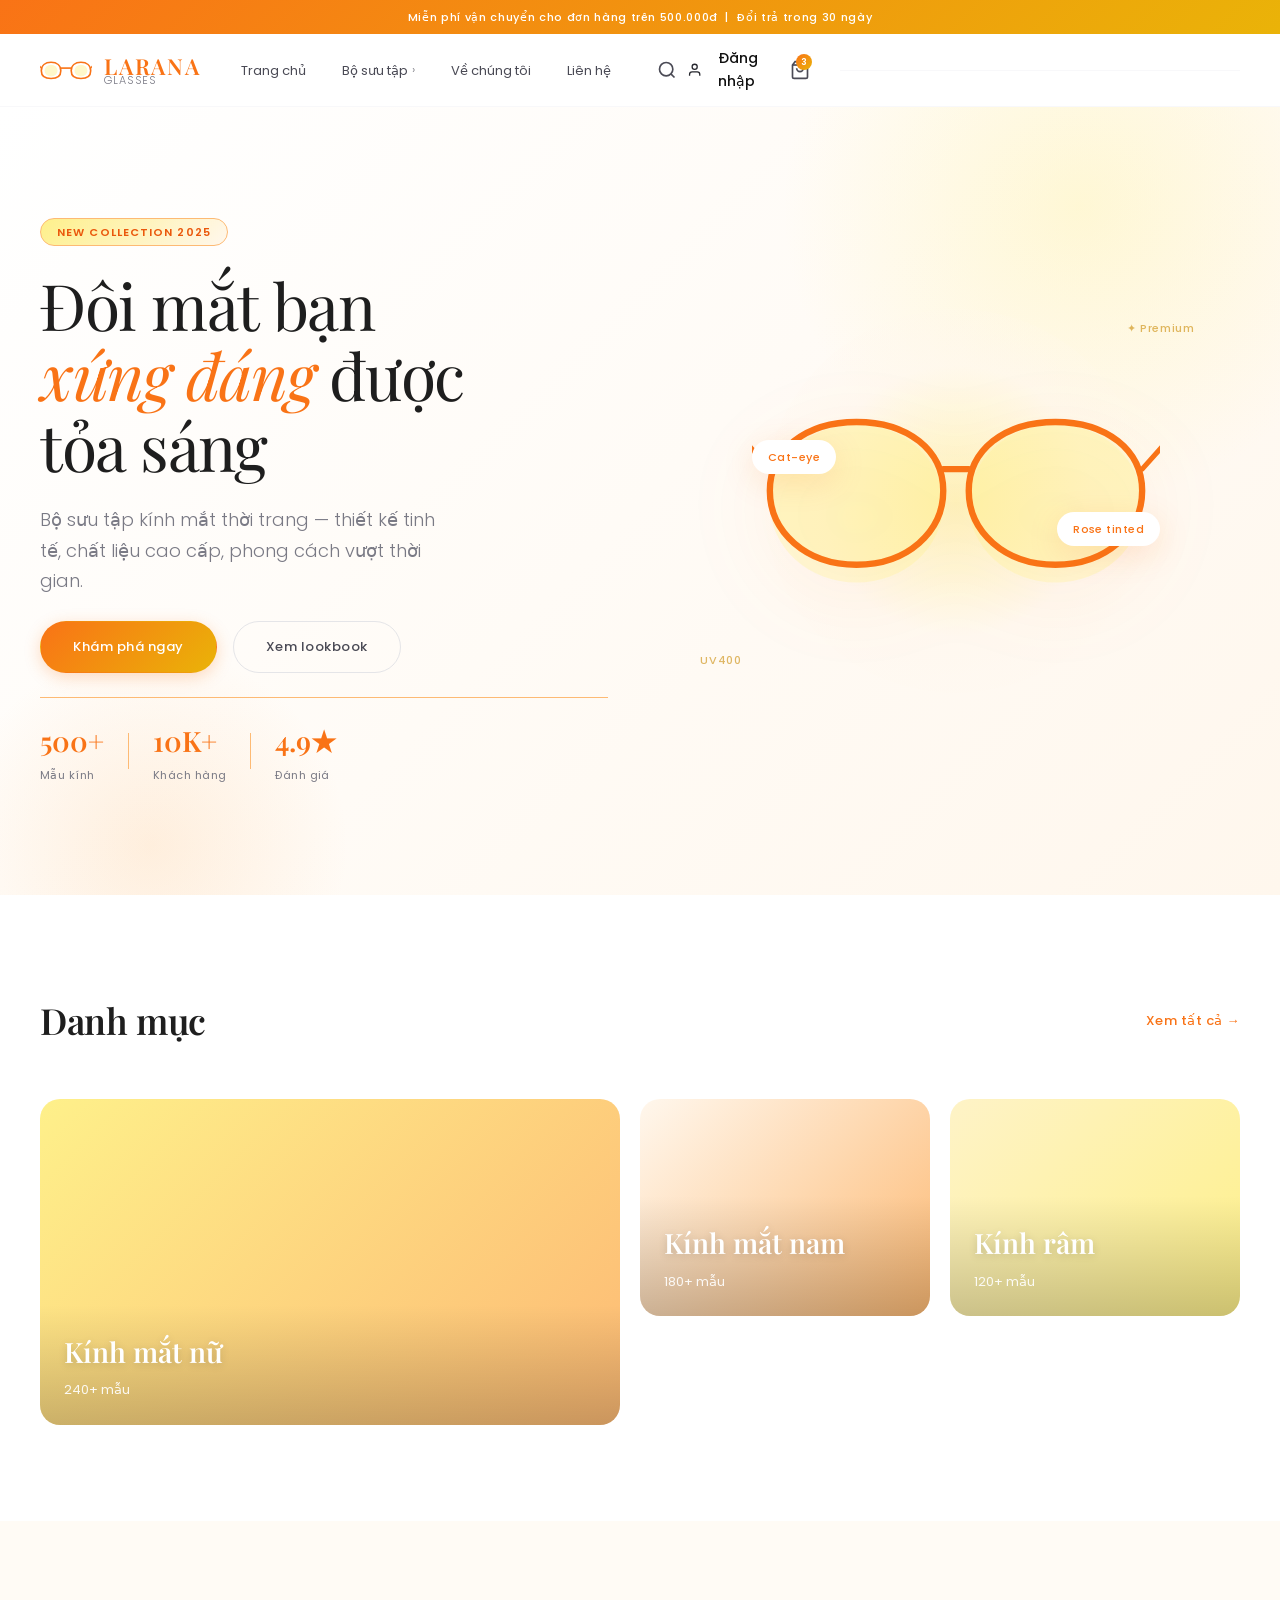
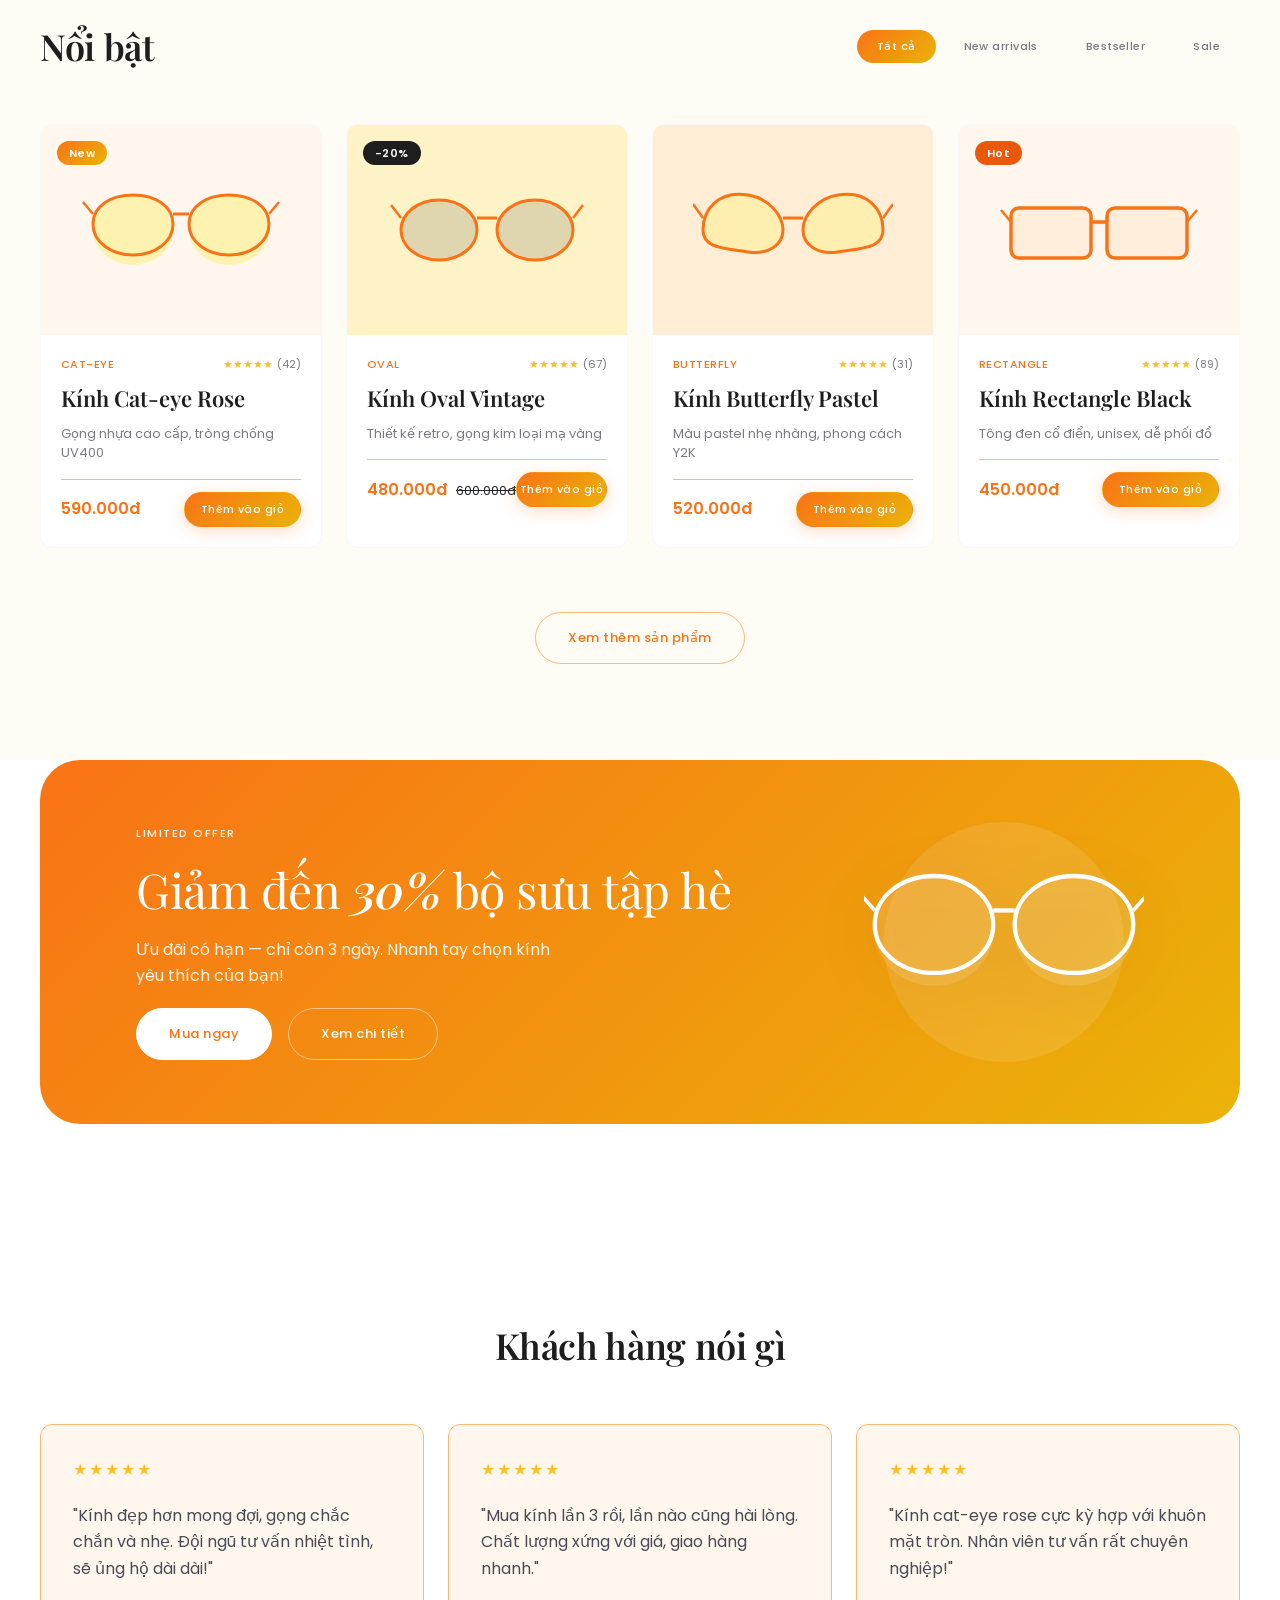
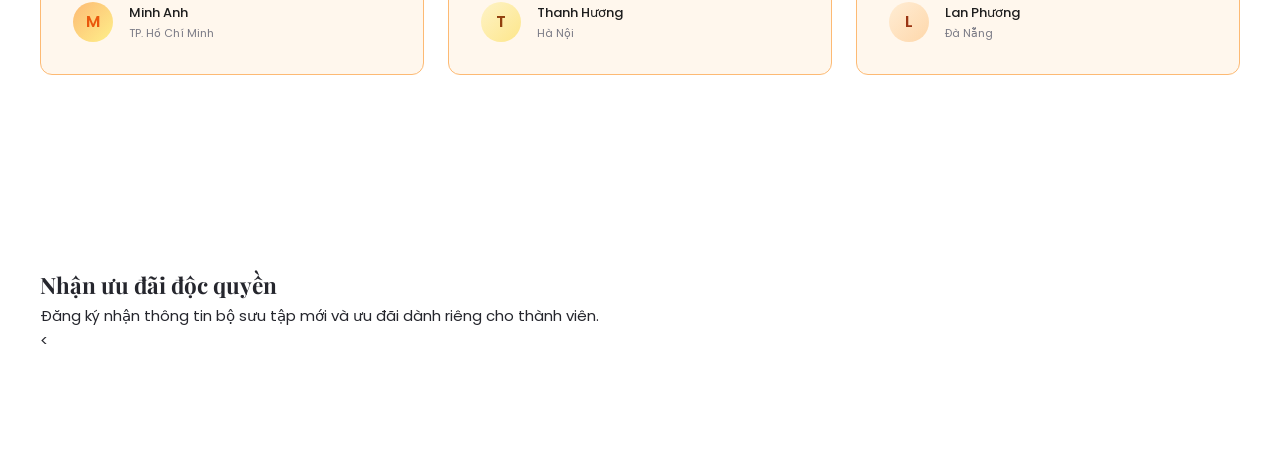
==== commit 4763816f: "Add files via upload" ====
--- a/index.html
+++ b/index.html
@@ -1,999 +1,605 @@
-<!doctype html>
-<html lang="vi">
-  <head>
-    <meta charset="UTF-8" />
-    <meta name="viewport" content="width=device-width, initial-scale=1.0" />
-    <title>LARANA Glasses — Eyewear Collection</title>
-    <link rel="stylesheet" href="styles.css" />
-    <link rel="preconnect" href="https://fonts.googleapis.com" />
-    <link
-      href="https://fonts.googleapis.com/css2?family=Playfair+Display:ital,wght@0,400;0,500;0,600;0,700;1,400;1,500;1,600&family=Poppins:wght@300;400;500;600;700&display=swap"
-      rel="stylesheet"
-    />
-  </head>
-  <body>
-    <!-- ===== ANNOUNCEMENT BAR ===== -->
-    <div class="announcement-bar">
-      <p>
-        Miễn phí vận chuyển cho đơn hàng trên 500.000đ &nbsp;|&nbsp; Đổi trả
-        trong 30 ngày
-      </p>
-    </div>
-
-    <!-- ===== HEADER / NAV ===== -->
-    <header class="header" id="header">
-      <div class="header__inner container">
-        <!-- Mobile hamburger -->
-        <button
-          class="btn-icon nav-toggle"
-          aria-label="Mở menu"
-          aria-expanded="false"
-        >
-          <span class="hamburger">
-            <span></span><span></span><span></span>
-          </span>
-        </button>
-
-        <!-- Logo -->
-        <a href="#" class="logo" aria-label="LARANA Glasses — Trang chủ">
-          <div class="logo__icon">
-            <svg
-              viewBox="0 0 80 34"
-              fill="none"
-              xmlns="http://www.w3.org/2000/svg"
-              aria-hidden="true"
-            >
-              <path
-                d="M2 18 C2 10 8 5 17 5 C26 5 32 10 32 18 C32 26 26 30 17 30 C8 30 2 26 2 18Z"
-                stroke="currentColor"
-                stroke-width="2.5"
-                fill="none"
-              />
-              <path
-                d="M48 18 C48 10 54 5 63 5 C72 5 78 10 78 18 C78 26 72 30 63 30 C54 30 48 26 48 18Z"
-                stroke="currentColor"
-                stroke-width="2.5"
-                fill="none"
-              />
-              <line
-                x1="32"
-                y1="14"
-                x2="48"
-                y2="14"
-                stroke="currentColor"
-                stroke-width="2.5"
-              />
-              <line
-                x1="2"
-                y1="14"
-                x2="-4"
-                y2="7"
-                stroke="currentColor"
-                stroke-width="2"
-              />
-              <line
-                x1="78"
-                y1="14"
-                x2="84"
-                y2="7"
-                stroke="currentColor"
-                stroke-width="2"
-              />
-              <ellipse
-                cx="17"
-                cy="18"
-                rx="10"
-                ry="9"
-                fill="var(--primary-gold-light)"
-                opacity="0.45"
-              />
-              <ellipse
-                cx="63"
-                cy="18"
-                rx="10"
-                ry="9"
-                fill="var(--primary-gold-light)"
-                opacity="0.45"
-              />
-            </svg>
-          </div>
-          <div class="logo__text">
-            <span class="logo__name">LARANA</span>
-            <span class="logo__sub">glasses</span>
-          </div>
-        </a>
-
-        <!-- Desktop nav -->
-        <nav class="nav" aria-label="Điều hướng chính">
-          <ul class="nav__list">
-            <li><a href="#" class="nav__link">Trang chủ</a></li>
-            <li class="nav__item--has-drop">
-              <a href="#" class="nav__link"
-                >Bộ sưu tập <span class="nav__caret">›</span></a
-              >
-              <div class="nav__dropdown">
-                <a href="#">Kính mắt nữ</a>
-                <a href="#">Kính mắt nam</a>
-                <a href="#">Kính râm</a>
-                <a href="#">New arrivals</a>
-              </div>
-            </li>
-            <li><a href="#" class="nav__link">Về chúng tôi</a></li>
-            <li><a href="#" class="nav__link">Liên hệ</a></li>
-          </ul>
-        </nav>
-
-        <!-- Header actions -->
-        <div class="header__actions">
-          <button class="btn-icon" aria-label="Tìm kiếm">
-            <svg
-              width="20"
-              height="20"
-              viewBox="0 0 24 24"
-              fill="none"
-              stroke="currentColor"
-              stroke-width="2"
-            >
-              <circle cx="11" cy="11" r="8" />
-              <line x1="21" y1="21" x2="16.65" y2="16.65" />
-            </svg>
-          </button>
-          <button class="btn-icon" aria-label="Tài khoản">
-            <svg
-              width="20"
-              height="20"
-              viewBox="0 0 24 24"
-              fill="none"
-              stroke="currentColor"
-              stroke-width="2"
-            >
-              <path d="M20 21v-2a4 4 0 0 0-4-4H8a4 4 0 0 0-4 4v2" />
-              <circle cx="12" cy="7" r="4" />
-            </svg>
-          </button>
-          <button class="btn-icon cart-btn" aria-label="Giỏ hàng (3 sản phẩm)">
-            <svg
-              width="20"
-              height="20"
-              viewBox="0 0 24 24"
-              fill="none"
-              stroke="currentColor"
-              stroke-width="2"
-            >
-              <path d="M6 2 3 6v14a2 2 0 0 0 2 2h14a2 2 0 0 0 2-2V6l-3-4z" />
-              <line x1="3" y1="6" x2="21" y2="6" />
-              <path d="M16 10a4 4 0 0 1-8 0" />
-            </svg>
-            <span class="cart-badge">3</span>
-          </button>
-        </div>
-      </div>
-
-      <!-- Search bar (hidden by default) -->
-      <div class="search-bar" id="searchBar" aria-hidden="true">
-        <div class="container search-bar__inner">
-          <input
-            type="search"
-            class="search-bar__input"
-            placeholder="Tìm kiếm kính mắt, thương hiệu..."
-            aria-label="Tìm kiếm sản phẩm"
-          />
-          <button class="btn-icon search-bar__close" aria-label="Đóng tìm kiếm">
-            ✕
-          </button>
-        </div>
-      </div>
-
-      <!-- Mobile nav drawer -->
-      <div class="mobile-nav" id="mobileNav" aria-hidden="true">
-        <nav aria-label="Menu di động">
-          <ul>
-            <li><a href="#">Trang chủ</a></li>
-            <li><a href="#">Kính mắt nữ</a></li>
-            <li><a href="#">Kính mắt nam</a></li>
-            <li><a href="#">Kính râm</a></li>
-            <li><a href="#">New arrivals</a></li>
-            <li><a href="#">Về chúng tôi</a></li>
-            <li><a href="#">Liên hệ</a></li>
-          </ul>
-          <div class="mobile-nav__actions">
-            <button class="btn btn--outline">Đăng nhập</button>
-            <button class="btn btn--primary">Đăng ký</button>
-          </div>
-        </nav>
-      </div>
-    </header>
-
-    <main>
-      <!-- ===== HERO ===== -->
-      <section class="hero" aria-labelledby="hero-heading">
-        <div class="hero__bg">
-          <div class="hero__circle hero__circle--1"></div>
-          <div class="hero__circle hero__circle--2"></div>
-        </div>
-        <div class="container hero__inner">
-          <div class="hero__content">
-            <span class="hero__badge">New Collection 2025</span>
-            <h1 class="hero__heading" id="hero-heading">
-              Đôi mắt bạn<br />
-              <em>xứng đáng</em> được<br />
-              tỏa sáng
-            </h1>
-            <p class="hero__desc">
-              Bộ sưu tập kính mắt thời trang — thiết kế tinh tế, chất liệu cao
-              cấp, phong cách vượt thời gian.
-            </p>
-            <div class="hero__actions">
-              <button class="btn btn--primary btn--lg">Khám phá ngay</button>
-              <button class="btn btn--ghost btn--lg">Xem lookbook</button>
-            </div>
-            <div class="hero__stats">
-              <div class="hero__stat">
-                <span class="hero__stat-num">500+</span
-                ><span class="hero__stat-label">Mẫu kính</span>
-              </div>
-              <div class="hero__stat-divider"></div>
-              <div class="hero__stat">
-                <span class="hero__stat-num">10K+</span
-                ><span class="hero__stat-label">Khách hàng</span>
-              </div>
-              <div class="hero__stat-divider"></div>
-              <div class="hero__stat">
-                <span class="hero__stat-num">4.9★</span
-                ><span class="hero__stat-label">Đánh giá</span>
-              </div>
-            </div>
-          </div>
-          <div class="hero__visual">
-            <div class="hero__frame">
-              <div class="hero__glasses-display">
-                <svg
-                  viewBox="0 0 320 160"
-                  fill="none"
-                  xmlns="http://www.w3.org/2000/svg"
-                  class="hero__glasses-svg"
-                  aria-hidden="true"
-                >
-                  <ellipse
-                    cx="82"
-                    cy="82"
-                    rx="68"
-                    ry="62"
-                    fill="var(--primary-gold-light)"
-                    opacity="0.3"
-                  />
-                  <ellipse
-                    cx="238"
-                    cy="82"
-                    rx="68"
-                    ry="62"
-                    fill="var(--primary-gold-light)"
-                    opacity="0.3"
-                  />
-                  <path
-                    d="M14 72 C14 40 42 18 82 18 C122 18 150 40 150 72 C150 104 122 130 82 130 C42 130 14 104 14 72Z"
-                    stroke="var(--primary-orange)"
-                    stroke-width="5"
-                    fill="var(--primary-gold-light)"
-                    fill-opacity="0.25"
-                  />
-                  <path
-                    d="M170 72 C170 40 198 18 238 18 C278 18 306 40 306 72 C306 104 278 130 238 130 C198 130 170 104 170 72Z"
-                    stroke="var(--primary-orange)"
-                    stroke-width="5"
-                    fill="var(--primary-gold-light)"
-                    fill-opacity="0.25"
-                  />
-                  <line
-                    x1="150"
-                    y1="55"
-                    x2="170"
-                    y2="55"
-                    stroke="var(--primary-orange)"
-                    stroke-width="5"
-                    stroke-linecap="round"
-                  />
-                  <line
-                    x1="14"
-                    y1="55"
-                    x2="-10"
-                    y2="28"
-                    stroke="var(--primary-orange)"
-                    stroke-width="4"
-                    stroke-linecap="round"
-                  />
-                  <line
-                    x1="306"
-                    y1="55"
-                    x2="330"
-                    y2="28"
-                    stroke="var(--primary-orange)"
-                    stroke-width="4"
-                    stroke-linecap="round"
-                  />
-                </svg>
-                <div class="hero__tag hero__tag--1">Cat-eye</div>
-                <div class="hero__tag hero__tag--2">Rose tinted</div>
-              </div>
-            </div>
-            <div class="hero__floats">
-              <div class="hero__float hero__float--a">✦ Premium</div>
-              <div class="hero__float hero__float--b">UV400</div>
-            </div>
-          </div>
-        </div>
-      </section>
-
-      <!-- ===== CATEGORIES ===== -->
-      <section class="categories section" aria-labelledby="categories-heading">
-        <div class="container">
-          <div class="section-header">
-            <h2 class="section-title" id="categories-heading">Danh mục</h2>
-            <a href="#" class="section-link">Xem tất cả →</a>
-          </div>
-          <div class="categories__grid">
-            <a href="#" class="category-card category-card--large" tabindex="0">
-              <div class="category-card__bg category-card__bg--1"></div>
-              <div class="category-card__content">
-                <span class="category-card__label">Kính mắt nữ</span>
-                <span class="category-card__count">240+ mẫu</span>
-              </div>
-            </a>
-            <a href="#" class="category-card" tabindex="0">
-              <div class="category-card__bg category-card__bg--2"></div>
-              <div class="category-card__content">
-                <span class="category-card__label">Kính mắt nam</span>
-                <span class="category-card__count">180+ mẫu</span>
-              </div>
-            </a>
-            <a href="#" class="category-card" tabindex="0">
-              <div class="category-card__bg category-card__bg--3"></div>
-              <div class="category-card__content">
-                <span class="category-card__label">Kính râm</span>
-                <span class="category-card__count">120+ mẫu</span>
-              </div>
-            </a>
-          </div>
-        </div>
-      </section>
-
-      <!-- ===== FEATURED PRODUCTS ===== -->
-      <section class="products section" aria-labelledby="products-heading">
-        <div class="container">
-          <div class="section-header">
-            <h2 class="section-title" id="products-heading">Nổi bật</h2>
-            <div
-              class="products__filters"
-              role="group"
-              aria-label="Lọc sản phẩm"
-            >
-              <button class="filter-btn filter-btn--active" aria-pressed="true">
-                Tất cả
-              </button>
-              <button class="filter-btn" aria-pressed="false">
-                New arrivals
-              </button>
-              <button class="filter-btn" aria-pressed="false">
-                Bestseller
-              </button>
-              <button class="filter-btn" aria-pressed="false">Sale</button>
-            </div>
-          </div>
-
-          <div class="products__grid" aria-live="polite">
-            <!-- Product Card 1 -->
-            <article class="product-card" aria-label="Kính Cat-eye Rose">
-              <div class="product-card__media">
-                <div class="product-card__img-wrap">
-                  <div class="product-card__img-placeholder">
-                    <svg
-                      viewBox="0 0 200 100"
-                      fill="none"
-                      xmlns="http://www.w3.org/2000/svg"
-                      aria-hidden="true"
-                    >
-                      <ellipse
-                        cx="52"
-                        cy="50"
-                        rx="40"
-                        ry="35"
-                        fill="var(--primary-gold-light)"
-                        opacity="0.6"
-                      />
-                      <ellipse
-                        cx="148"
-                        cy="50"
-                        rx="40"
-                        ry="35"
-                        fill="var(--primary-gold-light)"
-                        opacity="0.6"
-                      />
-                      <path
-                        d="M12 44C12 26 30 15 52 15C74 15 92 26 92 44C92 62 74 75 52 75C30 75 12 62 12 44Z"
-                        stroke="var(--primary-orange)"
-                        stroke-width="3"
-                        fill="none"
-                      />
-                      <path
-                        d="M108 44C108 26 126 15 148 15C170 15 188 26 188 44C188 62 170 75 148 75C126 75 108 62 108 44Z"
-                        stroke="var(--primary-orange)"
-                        stroke-width="3"
-                        fill="none"
-                      />
-                      <line
-                        x1="92"
-                        y1="34"
-                        x2="108"
-                        y2="34"
-                        stroke="var(--primary-orange)"
-                        stroke-width="3"
-                      />
-                      <line
-                        x1="12"
-                        y1="34"
-                        x2="2"
-                        y2="22"
-                        stroke="var(--primary-orange)"
-                        stroke-width="2.5"
-                      />
-                      <line
-                        x1="188"
-                        y1="34"
-                        x2="198"
-                        y2="22"
-                        stroke="var(--primary-orange)"
-                        stroke-width="2.5"
-                      />
-                    </svg>
-                  </div>
-                </div>
-                <div class="product-card__badge">New</div>
-                <button
-                  class="product-card__wishlist"
-                  aria-label="Thêm vào danh sách yêu thích: Kính Cat-eye Rose"
-                >
-                  <svg
-                    width="18"
-                    height="18"
-                    viewBox="0 0 24 24"
-                    fill="none"
-                    stroke="currentColor"
-                    stroke-width="2"
-                  >
-                    <path
-                      d="M20.84 4.61a5.5 5.5 0 0 0-7.78 0L12 5.67l-1.06-1.06a5.5 5.5 0 0 0-7.78 7.78l1.06 1.06L12 21.23l7.78-7.78 1.06-1.06a5.5 5.5 0 0 0 0-7.78z"
-                    />
-                  </svg>
-                </button>
-              </div>
-              <div class="product-card__info">
-                <div class="product-card__meta">
-                  <span class="product-card__category">Cat-eye</span>
-                  <div class="product-card__rating" aria-label="4.8 sao">
-                    <span class="star">★★★★★</span>
-                    <span class="product-card__rating-count">(42)</span>
-                  </div>
-                </div>
-                <h3 class="product-card__name">Kính Cat-eye Rose</h3>
-                <p class="product-card__desc">
-                  Gọng nhựa cao cấp, tròng chống UV400
-                </p>
-                <div class="product-card__footer">
-                  <div class="product-card__price">
-                    <span class="price-current">590.000đ</span>
-                  </div>
-                  <button class="btn btn--primary btn--sm">Thêm vào giỏ</button>
-                </div>
-              </div>
-            </article>
-
-            <!-- Product Card 2 -->
-            <article class="product-card" aria-label="Kính Oval Vintage">
-              <div class="product-card__media">
-                <div class="product-card__img-wrap">
-                  <div
-                    class="product-card__img-placeholder product-card__img-placeholder--dark"
-                  >
-                    <svg
-                      viewBox="0 0 200 100"
-                      fill="none"
-                      xmlns="http://www.w3.org/2000/svg"
-                      aria-hidden="true"
-                    >
-                      <ellipse
-                        cx="52"
-                        cy="50"
-                        rx="38"
-                        ry="30"
-                        fill="#333"
-                        opacity="0.15"
-                      />
-                      <ellipse
-                        cx="148"
-                        cy="50"
-                        rx="38"
-                        ry="30"
-                        fill="#333"
-                        opacity="0.15"
-                      />
-                      <ellipse
-                        cx="52"
-                        cy="50"
-                        rx="38"
-                        ry="30"
-                        stroke="var(--primary-orange)"
-                        stroke-width="3"
-                        fill="none"
-                      />
-                      <ellipse
-                        cx="148"
-                        cy="50"
-                        rx="38"
-                        ry="30"
-                        stroke="var(--primary-orange)"
-                        stroke-width="3"
-                        fill="none"
-                      />
-                      <line
-                        x1="90"
-                        y1="38"
-                        x2="110"
-                        y2="38"
-                        stroke="var(--primary-orange)"
-                        stroke-width="3"
-                      />
-                      <line
-                        x1="14"
-                        y1="38"
-                        x2="4"
-                        y2="25"
-                        stroke="var(--primary-orange)"
-                        stroke-width="2.5"
-                      />
-                      <line
-                        x1="186"
-                        y1="38"
-                        x2="196"
-                        y2="25"
-                        stroke="var(--primary-orange)"
-                        stroke-width="2.5"
-                      />
-                    </svg>
-                  </div>
-                </div>
-                <div class="product-card__badge product-card__badge--sale">
-                  -20%
-                </div>
-                <button
-                  class="product-card__wishlist"
-                  aria-label="Thêm vào danh sách yêu thích: Kính Oval Vintage"
-                >
-                  <svg
-                    width="18"
-                    height="18"
-                    viewBox="0 0 24 24"
-                    fill="none"
-                    stroke="currentColor"
-                    stroke-width="2"
-                  >
-                    <path
-                      d="M20.84 4.61a5.5 5.5 0 0 0-7.78 0L12 5.67l-1.06-1.06a5.5 5.5 0 0 0-7.78 7.78l1.06 1.06L12 21.23l7.78-7.78 1.06-1.06a5.5 5.5 0 0 0 0-7.78z"
-                    />
-                  </svg>
-                </button>
-              </div>
-              <div class="product-card__info">
-                <div class="product-card__meta">
-                  <span class="product-card__category">Oval</span>
-                  <div class="product-card__rating" aria-label="4.6 sao">
-                    <span class="star">★★★★★</span>
-                    <span class="product-card__rating-count">(67)</span>
-                  </div>
-                </div>
-                <h3 class="product-card__name">Kính Oval Vintage</h3>
-                <p class="product-card__desc">
-                  Thiết kế retro, gọng kim loại mạ vàng
-                </p>
-                <div class="product-card__footer">
-                  <div class="product-card__price">
-                    <span class="price-current">480.000đ</span>
-                    <span class="price-old">600.000đ</span>
-                  </div>
-                  <button class="btn btn--primary btn--sm">Thêm vào giỏ</button>
-                </div>
-              </div>
-            </article>
-
-            <!-- Product Card 3 -->
-            <article class="product-card" aria-label="Kính Butterfly Pastel">
-              <div class="product-card__media">
-                <div class="product-card__img-wrap">
-                  <div
-                    class="product-card__img-placeholder product-card__img-placeholder--pink"
-                  >
-                    <svg
-                      viewBox="0 0 200 100"
-                      fill="none"
-                      xmlns="http://www.w3.org/2000/svg"
-                      aria-hidden="true"
-                    >
-                      <path
-                        d="M10 50 C10 30 25 10 55 15 C75 18 90 35 90 50 C90 65 75 75 55 72 C30 68 10 68 10 50Z"
-                        stroke="var(--primary-orange)"
-                        stroke-width="3"
-                        fill="var(--primary-gold-light)"
-                        fill-opacity="0.5"
-                      />
-                      <path
-                        d="M190 50 C190 30 175 10 145 15 C125 18 110 35 110 50 C110 65 125 75 145 72 C170 68 190 68 190 50Z"
-                        stroke="var(--primary-orange)"
-                        stroke-width="3"
-                        fill="var(--primary-gold-light)"
-                        fill-opacity="0.5"
-                      />
-                      <line
-                        x1="90"
-                        y1="38"
-                        x2="110"
-                        y2="38"
-                        stroke="var(--primary-orange)"
-                        stroke-width="3"
-                      />
-                      <line
-                        x1="10"
-                        y1="38"
-                        x2="0"
-                        y2="24"
-                        stroke="var(--primary-orange)"
-                        stroke-width="2.5"
-                      />
-                      <line
-                        x1="190"
-                        y1="38"
-                        x2="200"
-                        y2="24"
-                        stroke="var(--primary-orange)"
-                        stroke-width="2.5"
-                      />
-                    </svg>
-                  </div>
-                </div>
-                <button
-                  class="product-card__wishlist"
-                  aria-label="Thêm vào danh sách yêu thích: Kính Butterfly Pastel"
-                >
-                  <svg
-                    width="18"
-                    height="18"
-                    viewBox="0 0 24 24"
-                    fill="none"
-                    stroke="currentColor"
-                    stroke-width="2"
-                  >
-                    <path
-                      d="M20.84 4.61a5.5 5.5 0 0 0-7.78 0L12 5.67l-1.06-1.06a5.5 5.5 0 0 0-7.78 7.78l1.06 1.06L12 21.23l7.78-7.78 1.06-1.06a5.5 5.5 0 0 0 0-7.78z"
-                    />
-                  </svg>
-                </button>
-              </div>
-              <div class="product-card__info">
-                <div class="product-card__meta">
-                  <span class="product-card__category">Butterfly</span>
-                  <div class="product-card__rating" aria-label="5 sao">
-                    <span class="star">★★★★★</span>
-                    <span class="product-card__rating-count">(31)</span>
-                  </div>
-                </div>
-                <h3 class="product-card__name">Kính Butterfly Pastel</h3>
-                <p class="product-card__desc">
-                  Màu pastel nhẹ nhàng, phong cách Y2K
-                </p>
-                <div class="product-card__footer">
-                  <div class="product-card__price">
-                    <span class="price-current">520.000đ</span>
-                  </div>
-                  <button class="btn btn--primary btn--sm">Thêm vào giỏ</button>
-                </div>
-              </div>
-            </article>
-
-            <!-- Product Card 4 -->
-            <article class="product-card" aria-label="Kính Rectangle Black">
-              <div class="product-card__media">
-                <div class="product-card__img-wrap">
-                  <div
-                    class="product-card__img-placeholder product-card__img-placeholder--cream"
-                  >
-                    <svg
-                      viewBox="0 0 200 100"
-                      fill="none"
-                      xmlns="http://www.w3.org/2000/svg"
-                      aria-hidden="true"
-                    >
-                      <rect
-                        x="12"
-                        y="28"
-                        width="80"
-                        height="50"
-                        rx="8"
-                        stroke="var(--primary-orange)"
-                        stroke-width="3.5"
-                        fill="var(--primary-orange-light)"
-                        fill-opacity="0.15"
-                      />
-                      <rect
-                        x="108"
-                        y="28"
-                        width="80"
-                        height="50"
-                        rx="8"
-                        stroke="var(--primary-orange)"
-                        stroke-width="3.5"
-                        fill="var(--primary-orange-light)"
-                        fill-opacity="0.15"
-                      />
-                      <line
-                        x1="92"
-                        y1="42"
-                        x2="108"
-                        y2="42"
-                        stroke="var(--primary-orange)"
-                        stroke-width="3.5"
-                      />
-                      <line
-                        x1="12"
-                        y1="42"
-                        x2="2"
-                        y2="30"
-                        stroke="var(--primary-orange)"
-                        stroke-width="2.5"
-                      />
-                      <line
-                        x1="188"
-                        y1="42"
-                        x2="198"
-                        y2="30"
-                        stroke="var(--primary-orange)"
-                        stroke-width="2.5"
-                      />
-                    </svg>
-                  </div>
-                </div>
-                <div class="product-card__badge product-card__badge--popular">
-                  Hot
-                </div>
-                <button
-                  class="product-card__wishlist"
-                  aria-label="Thêm vào danh sách yêu thích: Kính Rectangle Black"
-                >
-                  <svg
-                    width="18"
-                    height="18"
-                    viewBox="0 0 24 24"
-                    fill="none"
-                    stroke="currentColor"
-                    stroke-width="2"
-                  >
-                    <path
-                      d="M20.84 4.61a5.5 5.5 0 0 0-7.78 0L12 5.67l-1.06-1.06a5.5 5.5 0 0 0-7.78 7.78l1.06 1.06L12 21.23l7.78-7.78 1.06-1.06a5.5 5.5 0 0 0 0-7.78z"
-                    />
-                  </svg>
-                </button>
-              </div>
-              <div class="product-card__info">
-                <div class="product-card__meta">
-                  <span class="product-card__category">Rectangle</span>
-                  <div class="product-card__rating" aria-label="4.9 sao">
-                    <span class="star">★★★★★</span>
-                    <span class="product-card__rating-count">(89)</span>
-                  </div>
-                </div>
-                <h3 class="product-card__name">Kính Rectangle Black</h3>
-                <p class="product-card__desc">
-                  Tông đen cổ điển, unisex, dễ phối đồ
-                </p>
-                <div class="product-card__footer">
-                  <div class="product-card__price">
-                    <span class="price-current">450.000đ</span>
-                  </div>
-                  <button class="btn btn--primary btn--sm">Thêm vào giỏ</button>
-                </div>
-              </div>
-            </article>
-          </div>
-
-          <div class="products__load-more">
-            <button class="btn btn--outline btn--lg">Xem thêm sản phẩm</button>
-          </div>
-        </div>
-      </section>
-
-      <!-- ===== BANNER / PROMO ===== -->
-      <section class="promo section" aria-label="Ưu đãi đặc biệt">
-        <div class="container">
-          <div class="promo__card">
-            <div class="promo__content">
-              <span class="promo__eyebrow">Limited offer</span>
-              <h2 class="promo__title">Giảm đến <em>30%</em> bộ sưu tập hè</h2>
-              <p class="promo__desc">
-                Ưu đãi có hạn — chỉ còn 3 ngày. Nhanh tay chọn kính yêu thích
-                của bạn!
-              </p>
-              <div class="promo__actions">
-                <button class="btn btn--white btn--lg">Mua ngay</button>
-                <button class="btn btn--ghost-white btn--lg">
-                  Xem chi tiết
-                </button>
-              </div>
-            </div>
-            <div class="promo__visual" aria-hidden="true">
-              <div class="promo__circle"></div>
-              <svg
-                viewBox="0 0 260 130"
-                fill="none"
-                xmlns="http://www.w3.org/2000/svg"
-                class="promo__glasses"
-              >
-                <ellipse
-                  cx="65"
-                  cy="65"
-                  rx="55"
-                  ry="50"
-                  fill="white"
-                  opacity="0.12"
-                />
-                <ellipse
-                  cx="195"
-                  cy="65"
-                  rx="55"
-                  ry="50"
-                  fill="white"
-                  opacity="0.12"
-                />
-                <path
-                  d="M10 58C10 33 34 13 65 13C96 13 120 33 120 58C120 83 96 103 65 103C34 103 10 83 10 58Z"
-                  stroke="white"
-                  stroke-width="4"
-                  fill="none"
-                />
-                <path
-                  d="M140 58C140 33 164 13 195 13C226 13 250 33 250 58C250 83 226 103 195 103C164 103 140 83 140 58Z"
-                  stroke="white"
-                  stroke-width="4"
-                  fill="none"
-                />
-                <line
-                  x1="120"
-                  y1="45"
-                  x2="140"
-                  y2="45"
-                  stroke="white"
-                  stroke-width="4"
-                />
-                <line
-                  x1="10"
-                  y1="45"
-                  x2="-5"
-                  y2="28"
-                  stroke="white"
-                  stroke-width="3.5"
-                />
-                <line
-                  x1="250"
-                  y1="45"
-                  x2="265"
-                  y2="28"
-                  stroke="white"
-                  stroke-width="3.5"
-                />
-              </svg>
-            </div>
-          </div>
-        </div>
-      </section>
-
-      <!-- ===== TESTIMONIALS ===== -->
-      <section
-        class="testimonials section"
-        aria-labelledby="testimonials-heading"
-      >
-        <div class="container">
-          <div class="section-header section-header--centered">
-            <h2 class="section-title" id="testimonials-heading">
-              Khách hàng nói gì
-            </h2>
-          </div>
-          <div class="testimonials__grid">
-            <blockquote class="testimonial-card">
-              <div class="testimonial-card__stars" aria-label="5 sao">
-                ★★★★★
-              </div>
-              <p class="testimonial-card__text">
-                "Kính đẹp hơn mong đợi, gọng chắc chắn và nhẹ. Đội ngũ tư vấn
-                nhiệt tình, sẽ ủng hộ dài dài!"
-              </p>
-              <footer class="testimonial-card__author">
-                <div class="testimonial-card__avatar" aria-hidden="true">M</div>
-                <div>
-                  <div class="testimonial-card__name">Minh Anh</div>
-                  <div class="testimonial-card__location">TP. Hồ Chí Minh</div>
-                </div>
-              </footer>
-            </blockquote>
-            <blockquote class="testimonial-card">
-              <div class="testimonial-card__stars" aria-label="5 sao">
-                ★★★★★
-              </div>
-              <p class="testimonial-card__text">
-                "Mua kính lần 3 rồi, lần nào cũng hài lòng. Chất lượng xứng với
-                giá, giao hàng nhanh."
-              </p>
-              <footer class="testimonial-card__author">
-                <div
-                  class="testimonial-card__avatar testimonial-card__avatar--b"
-                  aria-hidden="true"
-                >
-                  T
-                </div>
-                <div>
-                  <div class="testimonial-card__name">Thanh Hương</div>
-                  <div class="testimonial-card__location">Hà Nội</div>
-                </div>
-              </footer>
-            </blockquote>
-            <blockquote class="testimonial-card">
-              <div class="testimonial-card__stars" aria-label="5 sao">
-                ★★★★★
-              </div>
-              <p class="testimonial-card__text">
-                "Kính cat-eye rose cực kỳ hợp với khuôn mặt tròn. Nhân viên tư
-                vấn rất chuyên nghiệp!"
-              </p>
-              <footer class="testimonial-card__author">
-                <div
-                  class="testimonial-card__avatar testimonial-card__avatar--c"
-                  aria-hidden="true"
-                >
-                  L
-                </div>
-                <div>
-                  <div class="testimonial-card__name">Lan Phương</div>
-                  <div class="testimonial-card__location">Đà Nẵng</div>
-                </div>
-              </footer>
-            </blockquote>
-          </div>
-        </div>
-      </section>
-
-      <!-- ===== NEWSLETTER ===== -->
-      <section class="newsletter section" aria-labelledby="newsletter-heading">
-        <div class="container">
-          <div class="newsletter__inner">
-            <div class="newsletter__content">
-              <h2 class="newsletter__title" id="newsletter-heading">
-                Nhận ưu đãi độc quyền
-              </h2>
-              <p class="newsletter__desc">
-                Đăng ký nhận thông tin bộ sưu tập mới và ưu đãi dành riêng cho
-                thành viên.
-              </p>
-            </div>
-            <div
-              class="newsletter__form"
-              role="form"
-              aria-label="Đăng ký nhận bản tin"
-            >
-              <div class="newsletter__input-group">
-                <label for="newsletter-email" class="sr-only"
-                  >Địa chỉ email</label
-                >
-                <
-              </div>
-            </div>
-          </div>
-        </div>
-      </section>
-    </main>
-  </body>
-</html>
+<!doctype html>
+<html lang="vi">
+
+<head>
+  <meta charset="UTF-8" />
+  <meta name="viewport" content="width=device-width, initial-scale=1.0" />
+  <title>LARANA Glasses — Eyewear Collection</title>
+  <link rel="stylesheet" href="styles.css" />
+  <link rel="preconnect" href="https://fonts.googleapis.com" />
+  <link
+    href="https://fonts.googleapis.com/css2?family=Playfair+Display:ital,wght@0,400;0,500;0,600;0,700;1,400;1,500;1,600&family=Poppins:wght@300;400;500;600;700&display=swap"
+    rel="stylesheet" />
+</head>
+
+<body>
+  <!-- ===== ANNOUNCEMENT BAR ===== -->
+  <div class="announcement-bar">
+    <p>
+      Miễn phí vận chuyển cho đơn hàng trên 500.000đ &nbsp;|&nbsp; Đổi trả
+      trong 30 ngày
+    </p>
+  </div>
+
+  <!-- ===== HEADER / NAV ===== -->
+  <header class="header" id="header">
+    <div class="header__inner container">
+      <!-- Mobile hamburger -->
+      <button class="btn-icon nav-toggle" aria-label="Mở menu" aria-expanded="false">
+        <span class="hamburger">
+          <span></span><span></span><span></span>
+        </span>
+      </button>
+
+      <!-- Logo -->
+      <a href="#" class="logo" aria-label="LARANA Glasses — Trang chủ">
+        <div class="logo__icon">
+          <svg viewBox="0 0 80 34" fill="none" xmlns="http://www.w3.org/2000/svg" aria-hidden="true">
+            <path d="M2 18 C2 10 8 5 17 5 C26 5 32 10 32 18 C32 26 26 30 17 30 C8 30 2 26 2 18Z" stroke="currentColor"
+              stroke-width="2.5" fill="none" />
+            <path d="M48 18 C48 10 54 5 63 5 C72 5 78 10 78 18 C78 26 72 30 63 30 C54 30 48 26 48 18Z"
+              stroke="currentColor" stroke-width="2.5" fill="none" />
+            <line x1="32" y1="14" x2="48" y2="14" stroke="currentColor" stroke-width="2.5" />
+            <line x1="2" y1="14" x2="-4" y2="7" stroke="currentColor" stroke-width="2" />
+            <line x1="78" y1="14" x2="84" y2="7" stroke="currentColor" stroke-width="2" />
+            <ellipse cx="17" cy="18" rx="10" ry="9" fill="var(--primary-gold-light)" opacity="0.45" />
+            <ellipse cx="63" cy="18" rx="10" ry="9" fill="var(--primary-gold-light)" opacity="0.45" />
+          </svg>
+        </div>
+        <div class="logo__text">
+          <span class="logo__name">LARANA</span>
+          <span class="logo__sub">glasses</span>
+        </div>
+      </a>
+
+      <!-- Desktop nav -->
+      <nav class="nav" aria-label="Điều hướng chính">
+        <ul class="nav__list">
+          <li><a href="#" class="nav__link">Trang chủ</a></li>
+          <li class="nav__item--has-drop">
+            <a href="#" class="nav__link">Bộ sưu tập <span class="nav__caret">›</span></a>
+            <div class="nav__dropdown">
+              <a href="#">Kính mắt nữ</a>
+              <a href="#">Kính mắt nam</a>
+              <a href="#">Kính râm</a>
+              <a href="#">New arrivals</a>
+            </div>
+          </li>
+          <li><a href="#" class="nav__link">Về chúng tôi</a></li>
+          <li><a href="#" class="nav__link">Liên hệ</a></li>
+        </ul>
+      </nav>
+
+      <!-- Header actions -->
+      <div class="header__actions">
+
+        <!-- Search -->
+        <button class="btn-icon" aria-label="Tìm kiếm">
+          <svg width="20" height="20" viewBox="0 0 24 24" fill="none" stroke="currentColor" stroke-width="2">
+            <circle cx="11" cy="11" r="8" />
+            <line x1="21" y1="21" x2="16.65" y2="16.65" />
+          </svg>
+        </button>
+
+        <!-- Account -->
+        <div class="account-box">
+          <svg width="20" height="20" viewBox="0 0 24 24" fill="none" stroke="currentColor" stroke-width="2">
+            <path d="M20 21v-2a4 4 0 0 0-4-4H8a4 4 0 0 0-4 4v2" />
+            <circle cx="12" cy="7" r="4" />
+          </svg>
+
+          <span id="username"></span>
+          <a href="login.html" id="loginBtn" class="account-link">Đăng nhập</a>
+        </div>
+
+        <!-- Cart -->
+        <button class="btn-icon cart-btn" aria-label="Giỏ hàng">
+          <svg width="20" height="20" viewBox="0 0 24 24" fill="none" stroke="currentColor" stroke-width="2">
+            <path d="M6 2 3 6v14a2 2 0 0 0 2 2h14a2 2 0 0 0 2-2V6l-3-4z" />
+            <line x1="3" y1="6" x2="21" y2="6" />
+            <path d="M16 10a4 4 0 0 1-8 0" />
+          </svg>
+
+          <span class="cart-badge">3</span>
+        </button>
+
+      </div>
+
+      <!-- Search bar (hidden by default) -->
+      <div class="search-bar" id="searchBar" aria-hidden="true">
+        <div class="container search-bar__inner">
+          <input type="search" class="search-bar__input" placeholder="Tìm kiếm kính mắt, thương hiệu..."
+            aria-label="Tìm kiếm sản phẩm" />
+          <button class="btn-icon search-bar__close" aria-label="Đóng tìm kiếm">
+            ✕
+          </button>
+        </div>
+      </div>
+
+      <!-- Mobile nav drawer -->
+      <div class="mobile-nav" id="mobileNav" aria-hidden="true">
+        <nav aria-label="Menu di động">
+          <ul>
+            <li><a href="#">Trang chủ</a></li>
+            <li><a href="#">Kính mắt nữ</a></li>
+            <li><a href="#">Kính mắt nam</a></li>
+            <li><a href="#">Kính râm</a></li>
+            <li><a href="#">New arrivals</a></li>
+            <li><a href="#">Về chúng tôi</a></li>
+            <li><a href="#">Liên hệ</a></li>
+          </ul>
+          <div class="mobile-nav__actions">
+            <button class="btn btn--outline">Đăng nhập</button>
+            <button class="btn btn--primary">Đăng ký</button>
+          </div>
+        </nav>
+      </div>
+  </header>
+
+  <main>
+    <!-- ===== HERO ===== -->
+    <section class="hero" aria-labelledby="hero-heading">
+      <div class="hero__bg">
+        <div class="hero__circle hero__circle--1"></div>
+        <div class="hero__circle hero__circle--2"></div>
+      </div>
+      <div class="container hero__inner">
+        <div class="hero__content">
+          <span class="hero__badge">New Collection 2025</span>
+          <h1 class="hero__heading" id="hero-heading">
+            Đôi mắt bạn<br />
+            <em>xứng đáng</em> được<br />
+            tỏa sáng
+          </h1>
+          <p class="hero__desc">
+            Bộ sưu tập kính mắt thời trang — thiết kế tinh tế, chất liệu cao
+            cấp, phong cách vượt thời gian.
+          </p>
+          <div class="hero__actions">
+            <button class="btn btn--primary btn--lg">Khám phá ngay</button>
+            <button class="btn btn--ghost btn--lg">Xem lookbook</button>
+          </div>
+          <div class="hero__stats">
+            <div class="hero__stat">
+              <span class="hero__stat-num">500+</span><span class="hero__stat-label">Mẫu kính</span>
+            </div>
+            <div class="hero__stat-divider"></div>
+            <div class="hero__stat">
+              <span class="hero__stat-num">10K+</span><span class="hero__stat-label">Khách hàng</span>
+            </div>
+            <div class="hero__stat-divider"></div>
+            <div class="hero__stat">
+              <span class="hero__stat-num">4.9★</span><span class="hero__stat-label">Đánh giá</span>
+            </div>
+          </div>
+        </div>
+        <div class="hero__visual">
+          <div class="hero__frame">
+            <div class="hero__glasses-display">
+              <svg viewBox="0 0 320 160" fill="none" xmlns="http://www.w3.org/2000/svg" class="hero__glasses-svg"
+                aria-hidden="true">
+                <ellipse cx="82" cy="82" rx="68" ry="62" fill="var(--primary-gold-light)" opacity="0.3" />
+                <ellipse cx="238" cy="82" rx="68" ry="62" fill="var(--primary-gold-light)" opacity="0.3" />
+                <path d="M14 72 C14 40 42 18 82 18 C122 18 150 40 150 72 C150 104 122 130 82 130 C42 130 14 104 14 72Z"
+                  stroke="var(--primary-orange)" stroke-width="5" fill="var(--primary-gold-light)"
+                  fill-opacity="0.25" />
+                <path
+                  d="M170 72 C170 40 198 18 238 18 C278 18 306 40 306 72 C306 104 278 130 238 130 C198 130 170 104 170 72Z"
+                  stroke="var(--primary-orange)" stroke-width="5" fill="var(--primary-gold-light)"
+                  fill-opacity="0.25" />
+                <line x1="150" y1="55" x2="170" y2="55" stroke="var(--primary-orange)" stroke-width="5"
+                  stroke-linecap="round" />
+                <line x1="14" y1="55" x2="-10" y2="28" stroke="var(--primary-orange)" stroke-width="4"
+                  stroke-linecap="round" />
+                <line x1="306" y1="55" x2="330" y2="28" stroke="var(--primary-orange)" stroke-width="4"
+                  stroke-linecap="round" />
+              </svg>
+              <div class="hero__tag hero__tag--1">Cat-eye</div>
+              <div class="hero__tag hero__tag--2">Rose tinted</div>
+            </div>
+          </div>
+          <div class="hero__floats">
+            <div class="hero__float hero__float--a">✦ Premium</div>
+            <div class="hero__float hero__float--b">UV400</div>
+          </div>
+        </div>
+      </div>
+    </section>
+
+    <!-- ===== CATEGORIES ===== -->
+    <section class="categories section" aria-labelledby="categories-heading">
+      <div class="container">
+        <div class="section-header">
+          <h2 class="section-title" id="categories-heading">Danh mục</h2>
+          <a href="#" class="section-link">Xem tất cả →</a>
+        </div>
+        <div class="categories__grid">
+          <a href="#" class="category-card category-card--large" tabindex="0">
+            <div class="category-card__bg category-card__bg--1"></div>
+            <div class="category-card__content">
+              <span class="category-card__label">Kính mắt nữ</span>
+              <span class="category-card__count">240+ mẫu</span>
+            </div>
+          </a>
+          <a href="#" class="category-card" tabindex="0">
+            <div class="category-card__bg category-card__bg--2"></div>
+            <div class="category-card__content">
+              <span class="category-card__label">Kính mắt nam</span>
+              <span class="category-card__count">180+ mẫu</span>
+            </div>
+          </a>
+          <a href="#" class="category-card" tabindex="0">
+            <div class="category-card__bg category-card__bg--3"></div>
+            <div class="category-card__content">
+              <span class="category-card__label">Kính râm</span>
+              <span class="category-card__count">120+ mẫu</span>
+            </div>
+          </a>
+        </div>
+      </div>
+    </section>
+
+    <!-- ===== FEATURED PRODUCTS ===== -->
+    <section class="products section" aria-labelledby="products-heading">
+      <div class="container">
+        <div class="section-header">
+          <h2 class="section-title" id="products-heading">Nổi bật</h2>
+          <div class="products__filters" role="group" aria-label="Lọc sản phẩm">
+            <button class="filter-btn filter-btn--active" aria-pressed="true">
+              Tất cả
+            </button>
+            <button class="filter-btn" aria-pressed="false">
+              New arrivals
+            </button>
+            <button class="filter-btn" aria-pressed="false">
+              Bestseller
+            </button>
+            <button class="filter-btn" aria-pressed="false">Sale</button>
+          </div>
+        </div>
+
+        <div class="products__grid" aria-live="polite">
+          <!-- Product Card 1 -->
+          <article class="product-card" aria-label="Kính Cat-eye Rose">
+            <div class="product-card__media">
+              <div class="product-card__img-wrap">
+                <div class="product-card__img-placeholder">
+                  <svg viewBox="0 0 200 100" fill="none" xmlns="http://www.w3.org/2000/svg" aria-hidden="true">
+                    <ellipse cx="52" cy="50" rx="40" ry="35" fill="var(--primary-gold-light)" opacity="0.6" />
+                    <ellipse cx="148" cy="50" rx="40" ry="35" fill="var(--primary-gold-light)" opacity="0.6" />
+                    <path d="M12 44C12 26 30 15 52 15C74 15 92 26 92 44C92 62 74 75 52 75C30 75 12 62 12 44Z"
+                      stroke="var(--primary-orange)" stroke-width="3" fill="none" />
+                    <path
+                      d="M108 44C108 26 126 15 148 15C170 15 188 26 188 44C188 62 170 75 148 75C126 75 108 62 108 44Z"
+                      stroke="var(--primary-orange)" stroke-width="3" fill="none" />
+                    <line x1="92" y1="34" x2="108" y2="34" stroke="var(--primary-orange)" stroke-width="3" />
+                    <line x1="12" y1="34" x2="2" y2="22" stroke="var(--primary-orange)" stroke-width="2.5" />
+                    <line x1="188" y1="34" x2="198" y2="22" stroke="var(--primary-orange)" stroke-width="2.5" />
+                  </svg>
+                </div>
+              </div>
+              <div class="product-card__badge">New</div>
+              <button class="product-card__wishlist" aria-label="Thêm vào danh sách yêu thích: Kính Cat-eye Rose">
+                <svg width="18" height="18" viewBox="0 0 24 24" fill="none" stroke="currentColor" stroke-width="2">
+                  <path
+                    d="M20.84 4.61a5.5 5.5 0 0 0-7.78 0L12 5.67l-1.06-1.06a5.5 5.5 0 0 0-7.78 7.78l1.06 1.06L12 21.23l7.78-7.78 1.06-1.06a5.5 5.5 0 0 0 0-7.78z" />
+                </svg>
+              </button>
+            </div>
+            <div class="product-card__info">
+              <div class="product-card__meta">
+                <span class="product-card__category">Cat-eye</span>
+                <div class="product-card__rating" aria-label="4.8 sao">
+                  <span class="star">★★★★★</span>
+                  <span class="product-card__rating-count">(42)</span>
+                </div>
+              </div>
+              <h3 class="product-card__name">Kính Cat-eye Rose</h3>
+              <p class="product-card__desc">
+                Gọng nhựa cao cấp, tròng chống UV400
+              </p>
+              <div class="product-card__footer">
+                <div class="product-card__price">
+                  <span class="price-current">590.000đ</span>
+                </div>
+                <button class="btn btn--primary btn--sm">Thêm vào giỏ</button>
+              </div>
+            </div>
+          </article>
+
+          <!-- Product Card 2 -->
+          <article class="product-card" aria-label="Kính Oval Vintage">
+            <div class="product-card__media">
+              <div class="product-card__img-wrap">
+                <div class="product-card__img-placeholder product-card__img-placeholder--dark">
+                  <svg viewBox="0 0 200 100" fill="none" xmlns="http://www.w3.org/2000/svg" aria-hidden="true">
+                    <ellipse cx="52" cy="50" rx="38" ry="30" fill="#333" opacity="0.15" />
+                    <ellipse cx="148" cy="50" rx="38" ry="30" fill="#333" opacity="0.15" />
+                    <ellipse cx="52" cy="50" rx="38" ry="30" stroke="var(--primary-orange)" stroke-width="3"
+                      fill="none" />
+                    <ellipse cx="148" cy="50" rx="38" ry="30" stroke="var(--primary-orange)" stroke-width="3"
+                      fill="none" />
+                    <line x1="90" y1="38" x2="110" y2="38" stroke="var(--primary-orange)" stroke-width="3" />
+                    <line x1="14" y1="38" x2="4" y2="25" stroke="var(--primary-orange)" stroke-width="2.5" />
+                    <line x1="186" y1="38" x2="196" y2="25" stroke="var(--primary-orange)" stroke-width="2.5" />
+                  </svg>
+                </div>
+              </div>
+              <div class="product-card__badge product-card__badge--sale">
+                -20%
+              </div>
+              <button class="product-card__wishlist" aria-label="Thêm vào danh sách yêu thích: Kính Oval Vintage">
+                <svg width="18" height="18" viewBox="0 0 24 24" fill="none" stroke="currentColor" stroke-width="2">
+                  <path
+                    d="M20.84 4.61a5.5 5.5 0 0 0-7.78 0L12 5.67l-1.06-1.06a5.5 5.5 0 0 0-7.78 7.78l1.06 1.06L12 21.23l7.78-7.78 1.06-1.06a5.5 5.5 0 0 0 0-7.78z" />
+                </svg>
+              </button>
+            </div>
+            <div class="product-card__info">
+              <div class="product-card__meta">
+                <span class="product-card__category">Oval</span>
+                <div class="product-card__rating" aria-label="4.6 sao">
+                  <span class="star">★★★★★</span>
+                  <span class="product-card__rating-count">(67)</span>
+                </div>
+              </div>
+              <h3 class="product-card__name">Kính Oval Vintage</h3>
+              <p class="product-card__desc">
+                Thiết kế retro, gọng kim loại mạ vàng
+              </p>
+              <div class="product-card__footer">
+                <div class="product-card__price">
+                  <span class="price-current">480.000đ</span>
+                  <span class="price-old">600.000đ</span>
+                </div>
+                <button class="btn btn--primary btn--sm">Thêm vào giỏ</button>
+              </div>
+            </div>
+          </article>
+
+          <!-- Product Card 3 -->
+          <article class="product-card" aria-label="Kính Butterfly Pastel">
+            <div class="product-card__media">
+              <div class="product-card__img-wrap">
+                <div class="product-card__img-placeholder product-card__img-placeholder--pink">
+                  <svg viewBox="0 0 200 100" fill="none" xmlns="http://www.w3.org/2000/svg" aria-hidden="true">
+                    <path d="M10 50 C10 30 25 10 55 15 C75 18 90 35 90 50 C90 65 75 75 55 72 C30 68 10 68 10 50Z"
+                      stroke="var(--primary-orange)" stroke-width="3" fill="var(--primary-gold-light)"
+                      fill-opacity="0.5" />
+                    <path
+                      d="M190 50 C190 30 175 10 145 15 C125 18 110 35 110 50 C110 65 125 75 145 72 C170 68 190 68 190 50Z"
+                      stroke="var(--primary-orange)" stroke-width="3" fill="var(--primary-gold-light)"
+                      fill-opacity="0.5" />
+                    <line x1="90" y1="38" x2="110" y2="38" stroke="var(--primary-orange)" stroke-width="3" />
+                    <line x1="10" y1="38" x2="0" y2="24" stroke="var(--primary-orange)" stroke-width="2.5" />
+                    <line x1="190" y1="38" x2="200" y2="24" stroke="var(--primary-orange)" stroke-width="2.5" />
+                  </svg>
+                </div>
+              </div>
+              <button class="product-card__wishlist" aria-label="Thêm vào danh sách yêu thích: Kính Butterfly Pastel">
+                <svg width="18" height="18" viewBox="0 0 24 24" fill="none" stroke="currentColor" stroke-width="2">
+                  <path
+                    d="M20.84 4.61a5.5 5.5 0 0 0-7.78 0L12 5.67l-1.06-1.06a5.5 5.5 0 0 0-7.78 7.78l1.06 1.06L12 21.23l7.78-7.78 1.06-1.06a5.5 5.5 0 0 0 0-7.78z" />
+                </svg>
+              </button>
+            </div>
+            <div class="product-card__info">
+              <div class="product-card__meta">
+                <span class="product-card__category">Butterfly</span>
+                <div class="product-card__rating" aria-label="5 sao">
+                  <span class="star">★★★★★</span>
+                  <span class="product-card__rating-count">(31)</span>
+                </div>
+              </div>
+              <h3 class="product-card__name">Kính Butterfly Pastel</h3>
+              <p class="product-card__desc">
+                Màu pastel nhẹ nhàng, phong cách Y2K
+              </p>
+              <div class="product-card__footer">
+                <div class="product-card__price">
+                  <span class="price-current">520.000đ</span>
+                </div>
+                <button class="btn btn--primary btn--sm">Thêm vào giỏ</button>
+              </div>
+            </div>
+          </article>
+
+          <!-- Product Card 4 -->
+          <article class="product-card" aria-label="Kính Rectangle Black">
+            <div class="product-card__media">
+              <div class="product-card__img-wrap">
+                <div class="product-card__img-placeholder product-card__img-placeholder--cream">
+                  <svg viewBox="0 0 200 100" fill="none" xmlns="http://www.w3.org/2000/svg" aria-hidden="true">
+                    <rect x="12" y="28" width="80" height="50" rx="8" stroke="var(--primary-orange)" stroke-width="3.5"
+                      fill="var(--primary-orange-light)" fill-opacity="0.15" />
+                    <rect x="108" y="28" width="80" height="50" rx="8" stroke="var(--primary-orange)" stroke-width="3.5"
+                      fill="var(--primary-orange-light)" fill-opacity="0.15" />
+                    <line x1="92" y1="42" x2="108" y2="42" stroke="var(--primary-orange)" stroke-width="3.5" />
+                    <line x1="12" y1="42" x2="2" y2="30" stroke="var(--primary-orange)" stroke-width="2.5" />
+                    <line x1="188" y1="42" x2="198" y2="30" stroke="var(--primary-orange)" stroke-width="2.5" />
+                  </svg>
+                </div>
+              </div>
+              <div class="product-card__badge product-card__badge--popular">
+                Hot
+              </div>
+              <button class="product-card__wishlist" aria-label="Thêm vào danh sách yêu thích: Kính Rectangle Black">
+                <svg width="18" height="18" viewBox="0 0 24 24" fill="none" stroke="currentColor" stroke-width="2">
+                  <path
+                    d="M20.84 4.61a5.5 5.5 0 0 0-7.78 0L12 5.67l-1.06-1.06a5.5 5.5 0 0 0-7.78 7.78l1.06 1.06L12 21.23l7.78-7.78 1.06-1.06a5.5 5.5 0 0 0 0-7.78z" />
+                </svg>
+              </button>
+            </div>
+            <div class="product-card__info">
+              <div class="product-card__meta">
+                <span class="product-card__category">Rectangle</span>
+                <div class="product-card__rating" aria-label="4.9 sao">
+                  <span class="star">★★★★★</span>
+                  <span class="product-card__rating-count">(89)</span>
+                </div>
+              </div>
+              <h3 class="product-card__name">Kính Rectangle Black</h3>
+              <p class="product-card__desc">
+                Tông đen cổ điển, unisex, dễ phối đồ
+              </p>
+              <div class="product-card__footer">
+                <div class="product-card__price">
+                  <span class="price-current">450.000đ</span>
+                </div>
+                <button class="btn btn--primary btn--sm">Thêm vào giỏ</button>
+              </div>
+            </div>
+          </article>
+        </div>
+
+        <div class="products__load-more">
+          <button class="btn btn--outline btn--lg">Xem thêm sản phẩm</button>
+        </div>
+      </div>
+    </section>
+
+    <!-- ===== BANNER / PROMO ===== -->
+    <section class="promo section" aria-label="Ưu đãi đặc biệt">
+      <div class="container">
+        <div class="promo__card">
+          <div class="promo__content">
+            <span class="promo__eyebrow">Limited offer</span>
+            <h2 class="promo__title">Giảm đến <em>30%</em> bộ sưu tập hè</h2>
+            <p class="promo__desc">
+              Ưu đãi có hạn — chỉ còn 3 ngày. Nhanh tay chọn kính yêu thích
+              của bạn!
+            </p>
+            <div class="promo__actions">
+              <button class="btn btn--white btn--lg">Mua ngay</button>
+              <button class="btn btn--ghost-white btn--lg">
+                Xem chi tiết
+              </button>
+            </div>
+          </div>
+          <div class="promo__visual" aria-hidden="true">
+            <div class="promo__circle"></div>
+            <svg viewBox="0 0 260 130" fill="none" xmlns="http://www.w3.org/2000/svg" class="promo__glasses">
+              <ellipse cx="65" cy="65" rx="55" ry="50" fill="white" opacity="0.12" />
+              <ellipse cx="195" cy="65" rx="55" ry="50" fill="white" opacity="0.12" />
+              <path d="M10 58C10 33 34 13 65 13C96 13 120 33 120 58C120 83 96 103 65 103C34 103 10 83 10 58Z"
+                stroke="white" stroke-width="4" fill="none" />
+              <path d="M140 58C140 33 164 13 195 13C226 13 250 33 250 58C250 83 226 103 195 103C164 103 140 83 140 58Z"
+                stroke="white" stroke-width="4" fill="none" />
+              <line x1="120" y1="45" x2="140" y2="45" stroke="white" stroke-width="4" />
+              <line x1="10" y1="45" x2="-5" y2="28" stroke="white" stroke-width="3.5" />
+              <line x1="250" y1="45" x2="265" y2="28" stroke="white" stroke-width="3.5" />
+            </svg>
+          </div>
+        </div>
+      </div>
+    </section>
+
+    <!-- ===== TESTIMONIALS ===== -->
+    <section class="testimonials section" aria-labelledby="testimonials-heading">
+      <div class="container">
+        <div class="section-header section-header--centered">
+          <h2 class="section-title" id="testimonials-heading">
+            Khách hàng nói gì
+          </h2>
+        </div>
+        <div class="testimonials__grid">
+          <blockquote class="testimonial-card">
+            <div class="testimonial-card__stars" aria-label="5 sao">
+              ★★★★★
+            </div>
+            <p class="testimonial-card__text">
+              "Kính đẹp hơn mong đợi, gọng chắc chắn và nhẹ. Đội ngũ tư vấn
+              nhiệt tình, sẽ ủng hộ dài dài!"
+            </p>
+            <footer class="testimonial-card__author">
+              <div class="testimonial-card__avatar" aria-hidden="true">M</div>
+              <div>
+                <div class="testimonial-card__name">Minh Anh</div>
+                <div class="testimonial-card__location">TP. Hồ Chí Minh</div>
+              </div>
+            </footer>
+          </blockquote>
+          <blockquote class="testimonial-card">
+            <div class="testimonial-card__stars" aria-label="5 sao">
+              ★★★★★
+            </div>
+            <p class="testimonial-card__text">
+              "Mua kính lần 3 rồi, lần nào cũng hài lòng. Chất lượng xứng với
+              giá, giao hàng nhanh."
+            </p>
+            <footer class="testimonial-card__author">
+              <div class="testimonial-card__avatar testimonial-card__avatar--b" aria-hidden="true">
+                T
+              </div>
+              <div>
+                <div class="testimonial-card__name">Thanh Hương</div>
+                <div class="testimonial-card__location">Hà Nội</div>
+              </div>
+            </footer>
+          </blockquote>
+          <blockquote class="testimonial-card">
+            <div class="testimonial-card__stars" aria-label="5 sao">
+              ★★★★★
+            </div>
+            <p class="testimonial-card__text">
+              "Kính cat-eye rose cực kỳ hợp với khuôn mặt tròn. Nhân viên tư
+              vấn rất chuyên nghiệp!"
+            </p>
+            <footer class="testimonial-card__author">
+              <div class="testimonial-card__avatar testimonial-card__avatar--c" aria-hidden="true">
+                L
+              </div>
+              <div>
+                <div class="testimonial-card__name">Lan Phương</div>
+                <div class="testimonial-card__location">Đà Nẵng</div>
+              </div>
+            </footer>
+          </blockquote>
+        </div>
+      </div>
+    </section>
+
+    <!-- ===== NEWSLETTER ===== -->
+    <section class="newsletter section" aria-labelledby="newsletter-heading">
+      <div class="container">
+        <div class="newsletter__inner">
+          <div class="newsletter__content">
+            <h2 class="newsletter__title" id="newsletter-heading">
+              Nhận ưu đãi độc quyền
+            </h2>
+            <p class="newsletter__desc">
+              Đăng ký nhận thông tin bộ sưu tập mới và ưu đãi dành riêng cho
+              thành viên.
+            </p>
+          </div>
+          <div class="newsletter__form" role="form" aria-label="Đăng ký nhận bản tin">
+            <div class="newsletter__input-group">
+              <label for="newsletter-email" class="sr-only">Địa chỉ email</label>
+              < </div>
+            </div>
+          </div>
+        </div>
+    </section>
+  </main>
+  <script src="auth.js"></script>
+
+  <script>
+    let user = JSON.parse(localStorage.getItem("currentUser"));
+
+    let username = document.getElementById("username");
+    let loginBtn = document.getElementById("loginBtn");
+
+    if (user) {
+      username.innerText = user.name;
+      loginBtn.innerText = "Đăng xuất";
+      loginBtn.href = "#";
+
+      loginBtn.onclick = function () {
+        localStorage.removeItem("currentUser");
+        location.reload();
+      }
+    }
+  </script>
+</body>
+
+</html>
--- a/styles.css
+++ b/styles.css
@@ -1,897 +1,1098 @@
-/* ============================================================
-   LARANA GLASSES — styles.css (Light Edition)
-   Design System: clean, modern, white + orange + gold
-   Color palette: white + orange + warm gold
-   Font: Playfair Display (display) + Poppins (body)
-   ============================================================ */
-
-/* ─── TOKENS ─────────────────────────────────────────────── */
-:root {
-  /* Colors - White, Orange, Gold theme */
-  --primary-orange: #f97316;
-  --primary-orange-dark: #ea580c;
-  --primary-orange-light: #fdba74;
-  --primary-gold: #eab308;
-  --primary-gold-light: #fef08a;
-  --primary-gold-dark: #ca8a04;
-  
-  --accent-warm: #fbbf24;
-  --accent-peach: #ffedd5;
-  --accent-cream: #fff7ed;
-  
-  --black: #0f0f0f;
-  --charcoal: #1e1e1e;
-  --gray-900: #25262d;
-  --gray-700: #4a4a55;
-  --gray-500: #7a7a85;
-  --gray-300: #e5e5e8;
-  --gray-100: #f8f8fa;
-  --white: #ffffff;
-  --ivory: #fffbf5;
-
-  /* Typography - Modern fonts */
-  --font-display: 'Playfair Display', Georgia, serif;
-  --font-body: 'Poppins', 'Helvetica Neue', Arial, sans-serif;
-
-  --text-xs: 11px;
-  --text-sm: 13px;
-  --text-base: 15px;
-  --text-md: 16px;
-  --text-lg: 18px;
-  --text-xl: 22px;
-  --text-2xl: 28px;
-  --text-3xl: 36px;
-  --text-4xl: 48px;
-  --text-5xl: 64px;
-
-  /* Spacing */
-  --space-1: 4px;
-  --space-2: 8px;
-  --space-3: 12px;
-  --space-4: 16px;
-  --space-5: 20px;
-  --space-6: 24px;
-  --space-7: 32px;
-  --space-8: 40px;
-  --space-9: 48px;
-  --space-10: 64px;
-  --space-11: 80px;
-  --space-12: 96px;
-
-  /* Radius */
-  --radius-sm: 6px;
-  --radius-md: 12px;
-  --radius-lg: 20px;
-  --radius-xl: 40px;
-  --radius-full: 9999px;
-
-  /* Shadow */
-  --shadow-sm: 0 2px 8px rgba(15,15,15,0.04);
-  --shadow-md: 0 8px 24px rgba(249,115,22,0.08);
-  --shadow-lg: 0 16px 48px rgba(249,115,22,0.12);
-  --shadow-orange: 0 8px 32px rgba(249,115,22,0.15);
-
-  /* Motion */
-  --duration-fast: 150ms;
-  --duration-base: 280ms;
-  --duration-slow: 500ms;
-  --ease: cubic-bezier(0.25, 0.1, 0.25, 1);
-  --ease-out: cubic-bezier(0, 0, 0.2, 1);
-
-  /* Layout */
-  --max-width: 1280px;
-  --header-h: 72px;
-}
-
-/* ─── RESET ───────────────────────────────────────────────── */
-*, *::before, *::after { box-sizing: border-box; margin: 0; padding: 0; }
-html { font-size: var(--text-md); scroll-behavior: smooth; }
-body {
-  font-family: var(--font-body);
-  font-size: var(--text-base);
-  color: var(--gray-900);
-  background: var(--white);
-  line-height: 1.65;
-  -webkit-font-smoothing: antialiased;
-  -moz-osx-font-smoothing: grayscale;
-  text-rendering: optimizeLegibility;
-}
-img, svg { display: block; max-width: 100%; }
-a { color: inherit; text-decoration: none; }
-ul { list-style: none; }
-button { cursor: pointer; font-family: inherit; border: none; background: none; }
-input { font-family: inherit; }
-
-h1, h2, h3, h4, h5, h6 {
-  font-family: var(--font-display);
-}
-
-/* ─── UTILITIES ───────────────────────────────────────────── */
-.container {
-  width: 100%;
-  max-width: var(--max-width);
-  margin: 0 auto;
-  padding: 0 var(--space-8);
-}
-.section { padding: var(--space-12) 0; }
-.sr-only {
-  position: absolute; width: 1px; height: 1px;
-  padding: 0; margin: -1px; overflow: hidden;
-  clip: rect(0,0,0,0); white-space: nowrap; border: 0;
-}
-
-/* ─── FOCUS STYLES ───────────────────────────────────────── */
-:focus-visible {
-  outline: 2.5px solid var(--primary-orange);
-  outline-offset: 3px;
-  border-radius: var(--radius-sm);
-}
-
-/* ─── BUTTONS ─────────────────────────────────────────────── */
-.btn {
-  display: inline-flex;
-  align-items: center;
-  justify-content: center;
-  gap: var(--space-2);
-  padding: 12px 24px;
-  border-radius: var(--radius-full);
-  font-family: var(--font-body);
-  font-size: var(--text-sm);
-  font-weight: 500;
-  letter-spacing: 0.04em;
-  transition: all var(--duration-base) var(--ease);
-  cursor: pointer;
-  border: 1.5px solid transparent;
-  white-space: nowrap;
-  position: relative;
-  overflow: hidden;
-}
-.btn:focus-visible { outline: 2.5px solid var(--primary-orange); outline-offset: 3px; }
-.btn:disabled { opacity: 0.45; pointer-events: none; }
-
-.btn--primary {
-  background: linear-gradient(135deg, var(--primary-orange) 0%, var(--primary-gold) 100%);
-  color: var(--white);
-  border-color: transparent;
-  box-shadow: 0 4px 16px rgba(249,115,22,0.25);
-}
-.btn--primary:hover { 
-  background: linear-gradient(135deg, var(--primary-orange-dark) 0%, var(--primary-gold-dark) 100%);
-  box-shadow: 0 6px 24px rgba(249,115,22,0.35); 
-  transform: translateY(-1px); 
-}
-.btn--primary:active { transform: translateY(0); box-shadow: 0 2px 8px rgba(249,115,22,0.15); }
-
-.btn--outline {
-  background: transparent;
-  color: var(--primary-orange);
-  border-color: var(--primary-orange-light);
-}
-.btn--outline:hover { background: var(--accent-cream); border-color: var(--primary-orange); }
-
-.btn--ghost {
-  background: transparent;
-  color: var(--gray-700);
-  border-color: var(--gray-300);
-}
-.btn--ghost:hover { border-color: var(--primary-orange); background: var(--accent-cream); color: var(--primary-orange); }
-
-.btn--white {
-  background: var(--white);
-  color: var(--primary-orange);
-  border-color: var(--white);
-}
-.btn--white:hover { background: var(--accent-cream); }
-
-.btn--ghost-white {
-  background: transparent;
-  color: var(--white);
-  border-color: rgba(255,255,255,0.5);
-}
-.btn--ghost-white:hover { border-color: var(--white); background: rgba(255,255,255,0.1); }
-
-.btn--sm { padding: 8px 16px; font-size: var(--text-xs); }
-.btn--lg { padding: 15px 32px; font-size: var(--text-sm); }
-
-.btn-icon {
-  display: inline-flex;
-  align-items: center;
-  justify-content: center;
-  width: 40px;
-  height: 40px;
-  border-radius: var(--radius-full);
-  color: var(--gray-700);
-  transition: all var(--duration-fast) var(--ease);
-  position: relative;
-}
-.btn-icon:hover { background: var(--accent-cream); color: var(--primary-orange); }
-.btn-icon:active { background: var(--primary-orange-light); }
-
-/* ─── ANNOUNCEMENT BAR ────────────────────────────────────── */
-.announcement-bar {
-  background: linear-gradient(135deg, var(--primary-orange) 0%, var(--primary-gold) 100%);
-  color: var(--white);
-  text-align: center;
-  padding: var(--space-2) var(--space-4);
-  font-size: var(--text-xs);
-  letter-spacing: 0.06em;
-  font-weight: 500;
-}
-
-/* ─── HEADER ─────────────────────────────────────────────── */
-.header {
-  position: sticky;
-  top: 0;
-  z-index: 100;
-  background: rgba(255, 255, 255, 0.96);
-  backdrop-filter: blur(12px);
-  -webkit-backdrop-filter: blur(12px);
-  border-bottom: 1px solid var(--gray-100);
-  transition: box-shadow var(--duration-base) var(--ease);
-}
-.header.scrolled { box-shadow: var(--shadow-md); }
-
-.header__inner {
-  display: flex;
-  align-items: center;
-  height: var(--header-h);
-  gap: var(--space-6);
-}
-
-/* Logo */
-.logo {
-  display: flex;
-  align-items: center;
-  gap: var(--space-3);
-  text-decoration: none;
-  flex-shrink: 0;
-}
-.logo__icon { width: 52px; height: 22px; color: var(--primary-orange); }
-.logo__text { display: flex; flex-direction: column; line-height: 1; }
-.logo__name {
-  font-family: var(--font-display);
-  font-size: var(--text-xl);
-  font-weight: 600;
-  color: var(--primary-orange);
-  letter-spacing: 0.08em;
-  text-transform: uppercase;
-}
-.logo__sub {
-  font-family: var(--font-body);
-  font-size: var(--text-xs);
-  font-weight: 300;
-  color: var(--gray-500);
-  letter-spacing: 0.08em;
-  margin-top: -2px;
-  text-transform: uppercase;
-}
-.logo--light .logo__name { color: var(--primary-gold-light); }
-.logo--light .logo__sub { color: rgba(255,255,255,0.7); }
-
-/* Desktop Nav */
-.nav { flex: 1; display: flex; justify-content: center; }
-.nav__list { display: flex; align-items: center; gap: var(--space-1); }
-.nav__link {
-  display: flex;
-  align-items: center;
-  gap: 4px;
-  padding: var(--space-2) var(--space-4);
-  font-size: var(--text-sm);
-  font-weight: 400;
-  color: var(--gray-700);
-  border-radius: var(--radius-sm);
-  transition: all var(--duration-fast) var(--ease);
-  white-space: nowrap;
-}
-.nav__link:hover { color: var(--primary-orange); background: var(--accent-cream); }
-.nav__caret { font-style: normal; font-size: 12px; opacity: 0.6; }
-
-.nav__item--has-drop { position: relative; }
-.nav__dropdown {
-  position: absolute;
-  top: calc(100% + 8px);
-  left: 50%;
-  transform: translateX(-50%);
-  background: var(--white);
-  border: 1px solid var(--gray-100);
-  border-radius: var(--radius-md);
-  box-shadow: var(--shadow-lg);
-  padding: var(--space-2);
-  min-width: 160px;
-  opacity: 0;
-  visibility: hidden;
-  pointer-events: none;
-  transition: all var(--duration-base) var(--ease);
-}
-.nav__item--has-drop:hover .nav__dropdown,
-.nav__item--has-drop:focus-within .nav__dropdown {
-  opacity: 1;
-  visibility: visible;
-  pointer-events: auto;
-}
-.nav__dropdown a {
-  display: block;
-  padding: var(--space-2) var(--space-4);
-  font-size: var(--text-sm);
-  color: var(--gray-700);
-  border-radius: var(--radius-sm);
-  transition: all var(--duration-fast) var(--ease);
-}
-.nav__dropdown a:hover { color: var(--primary-orange); background: var(--accent-cream); }
-
-/* Header Actions */
-.header__actions {
-  display: flex;
-  align-items: center;
-  gap: var(--space-1);
-  margin-left: auto;
-}
-
-/* Cart badge */
-.cart-btn { position: relative; }
-.cart-badge {
-  position: absolute;
-  top: 4px; right: 4px;
-  width: 16px; height: 16px;
-  background: linear-gradient(135deg, var(--primary-orange), var(--primary-gold));
-  color: var(--white);
-  font-size: 9px;
-  font-weight: 600;
-  border-radius: var(--radius-full);
-  display: flex; align-items: center; justify-content: center;
-}
-
-/* Hamburger */
-.nav-toggle { display: none; }
-.hamburger { display: flex; flex-direction: column; gap: 5px; width: 20px; }
-.hamburger span {
-  display: block; width: 100%; height: 1.5px;
-  background: var(--gray-900);
-  border-radius: 2px;
-  transition: all var(--duration-base) var(--ease);
-}
-
-/* Search bar */
-.search-bar {
-  border-top: 1px solid var(--gray-100);
-  background: var(--white);
-  max-height: 0;
-  overflow: hidden;
-  transition: max-height var(--duration-slow) var(--ease);
-}
-.search-bar[aria-hidden="false"] { max-height: 80px; }
-.search-bar__inner {
-  display: flex;
-  align-items: center;
-  gap: var(--space-3);
-  padding-top: var(--space-4);
-  padding-bottom: var(--space-4);
-}
-.search-bar__input {
-  flex: 1;
-  border: none;
-  border-bottom: 1.5px solid var(--gray-300);
-  background: transparent;
-  font-size: var(--text-lg);
-  padding: var(--space-2) var(--space-2);
-  color: var(--gray-900);
-  outline: none;
-  transition: border-color var(--duration-fast) var(--ease);
-}
-.search-bar__input:focus { border-color: var(--primary-orange); }
-
-/* Mobile nav */
-.mobile-nav {
-  position: fixed;
-  inset: 0;
-  background: rgba(15,15,15,0.5);
-  z-index: 200;
-  opacity: 0;
-  pointer-events: none;
-  transition: opacity var(--duration-base) var(--ease);
-}
-.mobile-nav[aria-hidden="false"] { opacity: 1; pointer-events: auto; }
-.mobile-nav nav {
-  position: absolute;
-  top: 0; right: 0;
-  width: 280px; height: 100%;
-  background: var(--white);
-  padding: var(--space-10) var(--space-7) var(--space-7);
-  display: flex; flex-direction: column; gap: var(--space-8);
-  transform: translateX(100%);
-  transition: transform var(--duration-slow) var(--ease-out);
-}
-.mobile-nav[aria-hidden="false"] nav { transform: translateX(0); }
-.mobile-nav ul { display: flex; flex-direction: column; gap: var(--space-3); }
-.mobile-nav a {
-  font-size: var(--text-lg);
-  color: var(--gray-700);
-  padding: var(--space-2) 0;
-  border-bottom: 1px solid var(--gray-100);
-  display: block;
-  transition: color var(--duration-fast) var(--ease);
-}
-.mobile-nav a:hover { color: var(--primary-orange); }
-.mobile-nav__actions { display: flex; flex-direction: column; gap: var(--space-3); }
-
-/* ─── SECTION HEADER ─────────────────────────────────────── */
-.section-header {
-  display: flex;
-  align-items: center;
-  justify-content: space-between;
-  margin-bottom: var(--space-9);
-}
-.section-header--centered {
-  flex-direction: column;
-  align-items: center;
-  text-align: center;
-  gap: var(--space-3);
-}
-.section-title {
-  font-family: var(--font-display);
-  font-size: var(--text-3xl);
-  font-weight: 600;
-  color: var(--charcoal);
-  letter-spacing: -0.01em;
-}
-.section-link {
-  font-size: var(--text-sm);
-  color: var(--primary-orange);
-  font-weight: 500;
-  letter-spacing: 0.04em;
-  transition: opacity var(--duration-fast) var(--ease);
-}
-.section-link:hover { opacity: 0.75; }
-
-/* ─── HERO ───────────────────────────────────────────────── */
-.hero {
-  position: relative;
-  min-height: calc(100vh - var(--header-h) - 40px);
-  display: flex;
-  align-items: center;
-  overflow: hidden;
-  background: linear-gradient(135deg, var(--white) 0%, var(--accent-cream) 100%);
-  padding: var(--space-11) 0;
-}
-
-.hero__bg { position: absolute; inset: 0; pointer-events: none; }
-.hero__circle {
-  position: absolute;
-  border-radius: var(--radius-full);
-}
-.hero__circle--1 {
-  width: 600px; height: 600px;
-  background: radial-gradient(circle, var(--primary-gold-light) 0%, transparent 70%);
-  top: -200px; right: -100px;
-  opacity: 0.3;
-}
-.hero__circle--2 {
-  width: 400px; height: 400px;
-  background: radial-gradient(circle, var(--primary-orange-light) 0%, transparent 70%);
-  bottom: -150px; left: -50px;
-  opacity: 0.2;
-}
-
-.hero__inner {
-  position: relative;
-  display: grid;
-  grid-template-columns: 1fr 1fr;
-  align-items: center;
-  gap: var(--space-10);
-}
-
-.hero__content { display: flex; flex-direction: column; gap: var(--space-6); }
-
-.hero__badge {
-  display: inline-flex;
-  align-items: center;
-  gap: var(--space-2);
-  padding: var(--space-1) var(--space-4);
-  background: linear-gradient(135deg, var(--primary-gold-light), var(--accent-cream));
-  color: var(--primary-orange-dark);
-  border-radius: var(--radius-full);
-  font-size: var(--text-xs);
-  font-weight: 600;
-  letter-spacing: 0.1em;
-  text-transform: uppercase;
-  width: fit-content;
-  border: 1px solid var(--primary-orange-light);
-}
-
-.hero__heading {
-  font-family: var(--font-display);
-  font-size: var(--text-5xl);
-  font-weight: 400;
-  line-height: 1.1;
-  color: var(--charcoal);
-  letter-spacing: -0.02em;
-}
-.hero__heading em {
-  font-style: italic;
-  color: var(--primary-orange);
-}
-
-.hero__desc {
-  font-size: var(--text-lg);
-  color: var(--gray-500);
-  line-height: 1.7;
-  max-width: 420px;
-  font-weight: 300;
-}
-
-.hero__actions {
-  display: flex;
-  align-items: center;
-  gap: var(--space-4);
-  flex-wrap: wrap;
-}
-
-.hero__stats {
-  display: flex;
-  align-items: center;
-  gap: var(--space-6);
-  padding-top: var(--space-5);
-  border-top: 1px solid var(--primary-orange-light);
-}
-.hero__stat { display: flex; flex-direction: column; gap: 2px; }
-.hero__stat-num {
-  font-family: var(--font-display);
-  font-size: var(--text-2xl);
-  font-weight: 600;
-  color: var(--primary-orange);
-}
-.hero__stat-label { font-size: var(--text-xs); color: var(--gray-500); letter-spacing: 0.04em; }
-.hero__stat-divider { width: 1px; height: 36px; background: var(--primary-orange-light); }
-
-/* Hero Visual */
-.hero__visual { position: relative; display: flex; align-items: center; justify-content: center; }
-.hero__frame {
-  width: 100%;
-  aspect-ratio: 1;
-  max-width: 480px;
-  position: relative;
-  display: flex;
-  align-items: center;
-  justify-content: center;
-}
-.hero__frame::before {
-  content: '';
-  position: absolute;
-  inset: 10%;
-  background: radial-gradient(ellipse at center, var(--primary-gold-light) 0%, var(--accent-cream) 50%, transparent 80%);
-  border-radius: var(--radius-full);
-  opacity: 0.5;
-}
-
-.hero__glasses-display {
-  position: relative;
-  z-index: 1;
-  width: 85%;
-  display: flex;
-  align-items: center;
-  justify-content: center;
-}
-.hero__glasses-svg { width: 100%; filter: drop-shadow(0 20px 40px rgba(249,115,22,0.1)); }
-
-.hero__tag {
-  position: absolute;
-  background: var(--white);
-  color: var(--primary-orange);
-  font-size: var(--text-xs);
-  font-weight: 500;
-  padding: var(--space-2) var(--space-4);
-  border-radius: var(--radius-full);
-  box-shadow: var(--shadow-orange);
-  letter-spacing: 0.04em;
-  white-space: nowrap;
-}
-.hero__tag--1 { top: 20%; left: 0; }
-.hero__tag--2 { bottom: 28%; right: 0; }
-
-.hero__floats { position: absolute; inset: 0; pointer-events: none; }
-.hero__float {
-  position: absolute;
-  font-size: var(--text-xs);
-  font-weight: 500;
-  letter-spacing: 0.06em;
-  color: var(--primary-gold-dark);
-  opacity: 0.6;
-}
-.hero__float--a { top: 12%; right: 8%; }
-.hero__float--b { bottom: 15%; left: 5%; }
-
-/* ─── CATEGORIES ─────────────────────────────────────────── */
-.categories { background: var(--white); }
-.categories__grid {
-  display: grid;
-  grid-template-columns: 2fr 1fr 1fr;
-  gap: var(--space-5);
-}
-
-.category-card {
-  position: relative;
-  border-radius: var(--radius-lg);
-  overflow: hidden;
-  aspect-ratio: 4/3;
-  display: flex;
-  align-items: flex-end;
-  cursor: pointer;
-  transition: transform var(--duration-base) var(--ease), box-shadow var(--duration-base) var(--ease);
-}
-.category-card:hover { transform: translateY(-4px); box-shadow: var(--shadow-lg); }
-.category-card--large { aspect-ratio: 16/9; }
-
-.category-card__bg {
-  position: absolute;
-  inset: 0;
-  transition: transform var(--duration-slow) var(--ease);
-}
-.category-card:hover .category-card__bg { transform: scale(1.04); }
-
-.category-card__bg--1 { background: linear-gradient(135deg, var(--primary-gold-light) 0%, var(--primary-orange-light) 100%); }
-.category-card__bg--2 { background: linear-gradient(135deg, var(--accent-cream) 0%, var(--primary-orange-light) 100%); }
-.category-card__bg--3 { background: linear-gradient(135deg, #fef3c7 0%, var(--primary-gold-light) 100%); }
-
-.category-card__content {
-  position: relative;
-  z-index: 1;
-  padding: var(--space-6);
-  display: flex;
-  flex-direction: column;
-  gap: var(--space-1);
-  background: linear-gradient(to top, rgba(0,0,0,0.2) 0%, transparent 100%);
-  width: 100%;
-}
-.category-card__label {
-  font-family: var(--font-display);
-  font-size: var(--text-2xl);
-  font-weight: 600;
-  color: var(--white);
-  text-shadow: 0 2px 8px rgba(0,0,0,0.15);
-}
-.category-card__count {
-  font-size: var(--text-sm);
-  color: rgba(255,255,255,0.9);
-  font-weight: 400;
-}
-
-/* ─── PRODUCTS ───────────────────────────────────────────── */
-.products { background: var(--ivory); }
-
-.products__filters {
-  display: flex;
-  align-items: center;
-  gap: var(--space-2);
-}
-.filter-btn {
-  padding: var(--space-2) var(--space-5);
-  border-radius: var(--radius-full);
-  font-size: var(--text-xs);
-  font-weight: 500;
-  letter-spacing: 0.04em;
-  color: var(--gray-500);
-  background: transparent;
-  border: 1.5px solid var(--gray-200);
-  transition: all var(--duration-fast) var(--ease);
-  cursor: pointer;
-}
-.filter-btn:hover { border-color: var(--primary-orange); color: var(--primary-orange); }
-.filter-btn--active, .filter-btn[aria-pressed="true"] {
-  background: linear-gradient(135deg, var(--primary-orange), var(--primary-gold));
-  border-color: transparent;
-  color: var(--white);
-}
-
-.products__grid {
-  display: grid;
-  grid-template-columns: repeat(4, 1fr);
-  gap: var(--space-6);
-}
-
-/* Product Card */
-.product-card {
-  background: var(--white);
-  border-radius: var(--radius-md);
-  overflow: hidden;
-  transition: box-shadow var(--duration-base) var(--ease), transform var(--duration-base) var(--ease);
-  border: 1px solid var(--gray-100);
-}
-.product-card:hover { box-shadow: var(--shadow-orange); transform: translateY(-3px); }
-
-.product-card__media { position: relative; aspect-ratio: 4/3; overflow: hidden; }
-
-.product-card__img-wrap {
-  width: 100%; height: 100%;
-  display: flex; align-items: center; justify-content: center;
-  transition: transform var(--duration-slow) var(--ease);
-}
-.product-card:hover .product-card__img-wrap { transform: scale(1.04); }
-
-.product-card__img-placeholder {
-  width: 100%; height: 100%;
-  display: flex; align-items: center; justify-content: center;
-  padding: var(--space-8);
-  background: var(--accent-cream);
-}
-.product-card__img-placeholder--dark { background: #fef3c7; }
-.product-card__img-placeholder--pink { background: #ffedd5; }
-.product-card__img-placeholder--cream { background: #fff7ed; }
-.product-card__img-placeholder svg { width: 100%; }
-
-.product-card__badge {
-  position: absolute;
-  top: var(--space-4); left: var(--space-4);
-  background: linear-gradient(135deg, var(--primary-orange), var(--primary-gold));
-  color: var(--white);
-  font-size: var(--text-xs);
-  font-weight: 600;
-  padding: 3px var(--space-3);
-  border-radius: var(--radius-full);
-  letter-spacing: 0.04em;
-}
-.product-card__badge--sale { background: var(--charcoal); }
-.product-card__badge--popular { background: #ea580c; }
-
-.product-card__wishlist {
-  position: absolute;
-  top: var(--space-3); right: var(--space-3);
-  width: 34px; height: 34px;
-  background: var(--white);
-  border-radius: var(--radius-full);
-  display: flex; align-items: center; justify-content: center;
-  color: var(--gray-500);
-  box-shadow: var(--shadow-sm);
-  transition: all var(--duration-fast) var(--ease);
-  opacity: 0;
-  transform: scale(0.85);
-}
-.product-card:hover .product-card__wishlist { opacity: 1; transform: scale(1); }
-.product-card__wishlist:hover { color: var(--primary-orange); transform: scale(1.1) !important; }
-.product-card__wishlist:focus-visible { opacity: 1; transform: scale(1); }
-
-.product-card__info { padding: var(--space-5); display: flex; flex-direction: column; gap: var(--space-3); }
-
-.product-card__meta { display: flex; align-items: center; justify-content: space-between; }
-.product-card__category {
-  font-size: var(--text-xs);
-  color: var(--primary-orange);
-  font-weight: 500;
-  letter-spacing: 0.04em;
-  text-transform: uppercase;
-}
-.product-card__rating { display: flex; align-items: center; gap: 4px; }
-.star { color: #fbbf24; font-size: var(--text-xs); }
-.product-card__rating-count { font-size: var(--text-xs); color: var(--gray-500); }
-
-.product-card__name {
-  font-family: var(--font-display);
-  font-size: var(--text-xl);
-  font-weight: 600;
-  color: var(--charcoal);
-  line-height: 1.2;
-}
-.product-card__desc { font-size: var(--text-sm); color: var(--gray-500); line-height: 1.5; }
-
-.product-card__footer {
-  display: flex;
-  align-items: center;
-  justify-content: space-between;
-  padding-top: var(--space-3);
-  border-top: 1px solid var(--primary-orange-light);
-  margin-top: var(--space-1);
-}
-
-.product-card__price { display: flex; align-items: baseline; gap: var(--space-2); }
-.price-current {
-  font-size: var(--text-md);
-  font-weight: 600;
-  color: var(--primary-orange);
-}
-.price-old {
-  font-size: var(--text-sm);
-  color: var(--gray-400);
-  text-decoration: line-through;
-}
-
-.products__load-more {
-  display: flex;
-  justify-content: center;
-  margin-top: var(--space-10);
-}
-
-/* ─── PROMO BANNER ───────────────────────────────────────── */
-.promo { background: var(--white); padding: 0 0 var(--space-12); }
-.promo__card {
-  background: linear-gradient(135deg, var(--primary-orange) 0%, var(--primary-gold) 100%);
-  border-radius: var(--radius-xl);
-  padding: var(--space-10) var(--space-12);
-  display: grid;
-  grid-template-columns: 1fr auto;
-  align-items: center;
-  gap: var(--space-8);
-  position: relative;
-  overflow: hidden;
-}
-
-.promo__content { display: flex; flex-direction: column; gap: var(--space-5); }
-.promo__eyebrow {
-  font-size: var(--text-xs);
-  letter-spacing: 0.14em;
-  text-transform: uppercase;
-  color: rgba(255,255,255,0.9);
-  font-weight: 500;
-}
-.promo__title {
-  font-family: var(--font-display);
-  font-size: var(--text-4xl);
-  font-weight: 400;
-  color: var(--white);
-  line-height: 1.15;
-  letter-spacing: -0.01em;
-}
-.promo__title em { font-style: italic; font-weight: 600; }
-.promo__desc { font-size: var(--text-md); color: rgba(255,255,255,0.9); max-width: 440px; line-height: 1.6; }
-.promo__actions { display: flex; align-items: center; gap: var(--space-4); }
-
-.promo__visual { position: relative; width: 280px; height: 160px; flex-shrink: 0; }
-.promo__circle {
-  position: absolute;
-  width: 240px; height: 240px;
-  border-radius: var(--radius-full);
-  background: rgba(255,255,255,0.1);
-  top: 50%; left: 50%;
-  transform: translate(-50%, -50%);
-}
-.promo__glasses {
-  position: relative;
-  z-index: 1;
-  width: 100%;
-  filter: drop-shadow(0 10px 30px rgba(0,0,0,0.15));
-}
-
-/* ─── TESTIMONIALS ───────────────────────────────────────── */
-.testimonials { background: var(--white); }
-.testimonials__grid {
-  display: grid;
-  grid-template-columns: repeat(3, 1fr);
-  gap: var(--space-6);
-}
-
-.testimonial-card {
-  background: var(--accent-cream);
-  border-radius: var(--radius-md);
-  padding: var(--space-7);
-  display: flex;
-  flex-direction: column;
-  gap: var(--space-5);
-  border: 1px solid var(--primary-orange-light);
-  transition: box-shadow var(--duration-base) var(--ease);
-}
-.testimonial-card:hover { box-shadow: var(--shadow-orange); }
-
-.testimonial-card__stars { color: #fbbf24; font-size: var(--text-md); letter-spacing: 2px; }
-.testimonial-card__text {
-  font-family: var(--font-body);
-  font-size: var(--text-md);
-  font-weight: 400;
-  color: var(--gray-700);
-  line-height: 1.65;
-}
-
-.testimonial-card__author { display: flex; align-items: center; gap: var(--space-4); }
-.testimonial-card__avatar {
-  width: 40px; height: 40px;
-  border-radius: var(--radius-full);
-  background: linear-gradient(135deg, var(--primary-orange-light), var(--primary-gold-light));
-  color: var(--primary-orange-dark);
-  font-weight: 600;
-  font-size: var(--text-md);
-  display: flex; align-items: center; justify-content: center;
-  flex-shrink: 0;
-}
-.testimonial-card__avatar--b { background: linear-gradient(135deg, #fef3c7, #fde68a); color: #92400e; }
-.testimonial-card__avatar--c { background: linear-gradient(135deg, #ffedd5, #fed7aa); color: #9a3412; }
-.testimonial-card__name { font-weight: 500; font-size: var(--text-sm); color: var(--charcoal); }
-.testimonial-card__location { font-size: var(--text-xs); color: var(--gray-500); }
-
+/* ============================================================
+   LARANA GLASSES — styles.css (Light Edition)
+   Design System: clean, modern, white + orange + gold
+   Color palette: white + orange + warm gold
+   Font: Playfair Display (display) + Poppins (body)
+   ============================================================ */
+
+/* ─── TOKENS ─────────────────────────────────────────────── */
+:root {
+  /* Colors - White, Orange, Gold theme */
+  --primary-orange: #f97316;
+  --primary-orange-dark: #ea580c;
+  --primary-orange-light: #fdba74;
+  --primary-gold: #eab308;
+  --primary-gold-light: #fef08a;
+  --primary-gold-dark: #ca8a04;
+  
+  --accent-warm: #fbbf24;
+  --accent-peach: #ffedd5;
+  --accent-cream: #fff7ed;
+  
+  --black: #0f0f0f;
+  --charcoal: #1e1e1e;
+  --gray-900: #25262d;
+  --gray-700: #4a4a55;
+  --gray-500: #7a7a85;
+  --gray-300: #e5e5e8;
+  --gray-100: #f8f8fa;
+  --white: #ffffff;
+  --ivory: #fffbf5;
+
+  /* Typography - Modern fonts */
+  --font-display: 'Playfair Display', Georgia, serif;
+  --font-body: 'Poppins', 'Helvetica Neue', Arial, sans-serif;
+
+  --text-xs: 11px;
+  --text-sm: 13px;
+  --text-base: 15px;
+  --text-md: 16px;
+  --text-lg: 18px;
+  --text-xl: 22px;
+  --text-2xl: 28px;
+  --text-3xl: 36px;
+  --text-4xl: 48px;
+  --text-5xl: 64px;
+
+  /* Spacing */
+  --space-1: 4px;
+  --space-2: 8px;
+  --space-3: 12px;
+  --space-4: 16px;
+  --space-5: 20px;
+  --space-6: 24px;
+  --space-7: 32px;
+  --space-8: 40px;
+  --space-9: 48px;
+  --space-10: 64px;
+  --space-11: 80px;
+  --space-12: 96px;
+
+  /* Radius */
+  --radius-sm: 6px;
+  --radius-md: 12px;
+  --radius-lg: 20px;
+  --radius-xl: 40px;
+  --radius-full: 9999px;
+
+  /* Shadow */
+  --shadow-sm: 0 2px 8px rgba(15,15,15,0.04);
+  --shadow-md: 0 8px 24px rgba(249,115,22,0.08);
+  --shadow-lg: 0 16px 48px rgba(249,115,22,0.12);
+  --shadow-orange: 0 8px 32px rgba(249,115,22,0.15);
+
+  /* Motion */
+  --duration-fast: 150ms;
+  --duration-base: 280ms;
+  --duration-slow: 500ms;
+  --ease: cubic-bezier(0.25, 0.1, 0.25, 1);
+  --ease-out: cubic-bezier(0, 0, 0.2, 1);
+
+  /* Layout */
+  --max-width: 1280px;
+  --header-h: 72px;
+}
+
+/* ─── RESET ───────────────────────────────────────────────── */
+*, *::before, *::after { box-sizing: border-box; margin: 0; padding: 0; }
+html { font-size: var(--text-md); scroll-behavior: smooth; }
+body {
+  font-family: var(--font-body);
+  font-size: var(--text-base);
+  color: var(--gray-900);
+  background: var(--white);
+  line-height: 1.65;
+  -webkit-font-smoothing: antialiased;
+  -moz-osx-font-smoothing: grayscale;
+  text-rendering: optimizeLegibility;
+}
+img, svg { display: block; max-width: 100%; }
+a { color: inherit; text-decoration: none; }
+ul { list-style: none; }
+button { cursor: pointer; font-family: inherit; border: none; background: none; }
+input { font-family: inherit; }
+
+h1, h2, h3, h4, h5, h6 {
+  font-family: var(--font-display);
+}
+
+/* ─── UTILITIES ───────────────────────────────────────────── */
+.container {
+  width: 100%;
+  max-width: var(--max-width);
+  margin: 0 auto;
+  padding: 0 var(--space-8);
+}
+.section { padding: var(--space-12) 0; }
+.sr-only {
+  position: absolute; width: 1px; height: 1px;
+  padding: 0; margin: -1px; overflow: hidden;
+  clip: rect(0,0,0,0); white-space: nowrap; border: 0;
+}
+
+/* ─── FOCUS STYLES ───────────────────────────────────────── */
+:focus-visible {
+  outline: 2.5px solid var(--primary-orange);
+  outline-offset: 3px;
+  border-radius: var(--radius-sm);
+}
+
+/* ─── BUTTONS ─────────────────────────────────────────────── */
+.btn {
+  display: inline-flex;
+  align-items: center;
+  justify-content: center;
+  gap: var(--space-2);
+  padding: 12px 24px;
+  border-radius: var(--radius-full);
+  font-family: var(--font-body);
+  font-size: var(--text-sm);
+  font-weight: 500;
+  letter-spacing: 0.04em;
+  transition: all var(--duration-base) var(--ease);
+  cursor: pointer;
+  border: 1.5px solid transparent;
+  white-space: nowrap;
+  position: relative;
+  overflow: hidden;
+}
+.btn:focus-visible { outline: 2.5px solid var(--primary-orange); outline-offset: 3px; }
+.btn:disabled { opacity: 0.45; pointer-events: none; }
+
+.btn--primary {
+  background: linear-gradient(135deg, var(--primary-orange) 0%, var(--primary-gold) 100%);
+  color: var(--white);
+  border-color: transparent;
+  box-shadow: 0 4px 16px rgba(249,115,22,0.25);
+}
+.btn--primary:hover { 
+  background: linear-gradient(135deg, var(--primary-orange-dark) 0%, var(--primary-gold-dark) 100%);
+  box-shadow: 0 6px 24px rgba(249,115,22,0.35); 
+  transform: translateY(-1px); 
+}
+.btn--primary:active { transform: translateY(0); box-shadow: 0 2px 8px rgba(249,115,22,0.15); }
+
+.btn--outline {
+  background: transparent;
+  color: var(--primary-orange);
+  border-color: var(--primary-orange-light);
+}
+.btn--outline:hover { background: var(--accent-cream); border-color: var(--primary-orange); }
+
+.btn--ghost {
+  background: transparent;
+  color: var(--gray-700);
+  border-color: var(--gray-300);
+}
+.btn--ghost:hover { border-color: var(--primary-orange); background: var(--accent-cream); color: var(--primary-orange); }
+
+.btn--white {
+  background: var(--white);
+  color: var(--primary-orange);
+  border-color: var(--white);
+}
+.btn--white:hover { background: var(--accent-cream); }
+
+.btn--ghost-white {
+  background: transparent;
+  color: var(--white);
+  border-color: rgba(255,255,255,0.5);
+}
+.btn--ghost-white:hover { border-color: var(--white); background: rgba(255,255,255,0.1); }
+
+.btn--sm { padding: 8px 16px; font-size: var(--text-xs); }
+.btn--lg { padding: 15px 32px; font-size: var(--text-sm); }
+
+.btn-icon {
+  display: inline-flex;
+  align-items: center;
+  justify-content: center;
+  width: 40px;
+  height: 40px;
+  border-radius: var(--radius-full);
+  color: var(--gray-700);
+  transition: all var(--duration-fast) var(--ease);
+  position: relative;
+}
+.btn-icon:hover { background: var(--accent-cream); color: var(--primary-orange); }
+.btn-icon:active { background: var(--primary-orange-light); }
+
+/* ─── ANNOUNCEMENT BAR ────────────────────────────────────── */
+.announcement-bar {
+  background: linear-gradient(135deg, var(--primary-orange) 0%, var(--primary-gold) 100%);
+  color: var(--white);
+  text-align: center;
+  padding: var(--space-2) var(--space-4);
+  font-size: var(--text-xs);
+  letter-spacing: 0.06em;
+  font-weight: 500;
+}
+
+/* ─── HEADER ─────────────────────────────────────────────── */
+.header {
+  position: sticky;
+  top: 0;
+  z-index: 100;
+  background: rgba(255, 255, 255, 0.96);
+  backdrop-filter: blur(12px);
+  -webkit-backdrop-filter: blur(12px);
+  border-bottom: 1px solid var(--gray-100);
+  transition: box-shadow var(--duration-base) var(--ease);
+}
+.header.scrolled { box-shadow: var(--shadow-md); }
+
+.header__inner {
+  display: flex;
+  align-items: center;
+  height: var(--header-h);
+  gap: var(--space-6);
+}
+
+/* Logo */
+.logo {
+  display: flex;
+  align-items: center;
+  gap: var(--space-3);
+  text-decoration: none;
+  flex-shrink: 0;
+}
+.logo__icon { width: 52px; height: 22px; color: var(--primary-orange); }
+.logo__text { display: flex; flex-direction: column; line-height: 1; }
+.logo__name {
+  font-family: var(--font-display);
+  font-size: var(--text-xl);
+  font-weight: 600;
+  color: var(--primary-orange);
+  letter-spacing: 0.08em;
+  text-transform: uppercase;
+}
+.logo__sub {
+  font-family: var(--font-body);
+  font-size: var(--text-xs);
+  font-weight: 300;
+  color: var(--gray-500);
+  letter-spacing: 0.08em;
+  margin-top: -2px;
+  text-transform: uppercase;
+}
+.logo--light .logo__name { color: var(--primary-gold-light); }
+.logo--light .logo__sub { color: rgba(255,255,255,0.7); }
+
+/* Desktop Nav */
+.nav { flex: 1; display: flex; justify-content: center; }
+.nav__list { display: flex; align-items: center; gap: var(--space-1); }
+.nav__link {
+  display: flex;
+  align-items: center;
+  gap: 4px;
+  padding: var(--space-2) var(--space-4);
+  font-size: var(--text-sm);
+  font-weight: 400;
+  color: var(--gray-700);
+  border-radius: var(--radius-sm);
+  transition: all var(--duration-fast) var(--ease);
+  white-space: nowrap;
+}
+.nav__link:hover { color: var(--primary-orange); background: var(--accent-cream); }
+.nav__caret { font-style: normal; font-size: 12px; opacity: 0.6; }
+
+.nav__item--has-drop { position: relative; }
+.nav__dropdown {
+  position: absolute;
+  top: calc(100% + 8px);
+  left: 50%;
+  transform: translateX(-50%);
+  background: var(--white);
+  border: 1px solid var(--gray-100);
+  border-radius: var(--radius-md);
+  box-shadow: var(--shadow-lg);
+  padding: var(--space-2);
+  min-width: 160px;
+  opacity: 0;
+  visibility: hidden;
+  pointer-events: none;
+  transition: all var(--duration-base) var(--ease);
+}
+.nav__item--has-drop:hover .nav__dropdown,
+.nav__item--has-drop:focus-within .nav__dropdown {
+  opacity: 1;
+  visibility: visible;
+  pointer-events: auto;
+}
+.nav__dropdown a {
+  display: block;
+  padding: var(--space-2) var(--space-4);
+  font-size: var(--text-sm);
+  color: var(--gray-700);
+  border-radius: var(--radius-sm);
+  transition: all var(--duration-fast) var(--ease);
+}
+.nav__dropdown a:hover { color: var(--primary-orange); background: var(--accent-cream); }
+
+/* Header Actions */
+.header__actions {
+  display: flex;
+  align-items: center;
+  gap: var(--space-1);
+  margin-left: auto;
+}
+
+/* Cart badge */
+.cart-btn { position: relative; }
+.cart-badge {
+  position: absolute;
+  top: 4px; right: 4px;
+  width: 16px; height: 16px;
+  background: linear-gradient(135deg, var(--primary-orange), var(--primary-gold));
+  color: var(--white);
+  font-size: 9px;
+  font-weight: 600;
+  border-radius: var(--radius-full);
+  display: flex; align-items: center; justify-content: center;
+}
+
+/* Hamburger */
+.nav-toggle { display: none; }
+.hamburger { display: flex; flex-direction: column; gap: 5px; width: 20px; }
+.hamburger span {
+  display: block; width: 100%; height: 1.5px;
+  background: var(--gray-900);
+  border-radius: 2px;
+  transition: all var(--duration-base) var(--ease);
+}
+
+/* Search bar */
+.search-bar {
+  border-top: 1px solid var(--gray-100);
+  background: var(--white);
+  max-height: 0;
+  overflow: hidden;
+  transition: max-height var(--duration-slow) var(--ease);
+}
+.search-bar[aria-hidden="false"] { max-height: 80px; }
+.search-bar__inner {
+  display: flex;
+  align-items: center;
+  gap: var(--space-3);
+  padding-top: var(--space-4);
+  padding-bottom: var(--space-4);
+}
+.search-bar__input {
+  flex: 1;
+  border: none;
+  border-bottom: 1.5px solid var(--gray-300);
+  background: transparent;
+  font-size: var(--text-lg);
+  padding: var(--space-2) var(--space-2);
+  color: var(--gray-900);
+  outline: none;
+  transition: border-color var(--duration-fast) var(--ease);
+}
+.search-bar__input:focus { border-color: var(--primary-orange); }
+
+/* Mobile nav */
+.mobile-nav {
+  position: fixed;
+  inset: 0;
+  background: rgba(15,15,15,0.5);
+  z-index: 200;
+  opacity: 0;
+  pointer-events: none;
+  transition: opacity var(--duration-base) var(--ease);
+}
+.mobile-nav[aria-hidden="false"] { opacity: 1; pointer-events: auto; }
+.mobile-nav nav {
+  position: absolute;
+  top: 0; right: 0;
+  width: 280px; height: 100%;
+  background: var(--white);
+  padding: var(--space-10) var(--space-7) var(--space-7);
+  display: flex; flex-direction: column; gap: var(--space-8);
+  transform: translateX(100%);
+  transition: transform var(--duration-slow) var(--ease-out);
+}
+.mobile-nav[aria-hidden="false"] nav { transform: translateX(0); }
+.mobile-nav ul { display: flex; flex-direction: column; gap: var(--space-3); }
+.mobile-nav a {
+  font-size: var(--text-lg);
+  color: var(--gray-700);
+  padding: var(--space-2) 0;
+  border-bottom: 1px solid var(--gray-100);
+  display: block;
+  transition: color var(--duration-fast) var(--ease);
+}
+.mobile-nav a:hover { color: var(--primary-orange); }
+.mobile-nav__actions { display: flex; flex-direction: column; gap: var(--space-3); }
+
+/* ─── SECTION HEADER ─────────────────────────────────────── */
+.section-header {
+  display: flex;
+  align-items: center;
+  justify-content: space-between;
+  margin-bottom: var(--space-9);
+}
+.section-header--centered {
+  flex-direction: column;
+  align-items: center;
+  text-align: center;
+  gap: var(--space-3);
+}
+.section-title {
+  font-family: var(--font-display);
+  font-size: var(--text-3xl);
+  font-weight: 600;
+  color: var(--charcoal);
+  letter-spacing: -0.01em;
+}
+.section-link {
+  font-size: var(--text-sm);
+  color: var(--primary-orange);
+  font-weight: 500;
+  letter-spacing: 0.04em;
+  transition: opacity var(--duration-fast) var(--ease);
+}
+.section-link:hover { opacity: 0.75; }
+
+/* ─── HERO ───────────────────────────────────────────────── */
+.hero {
+  position: relative;
+  min-height: calc(100vh - var(--header-h) - 40px);
+  display: flex;
+  align-items: center;
+  overflow: hidden;
+  background: linear-gradient(135deg, var(--white) 0%, var(--accent-cream) 100%);
+  padding: var(--space-11) 0;
+}
+
+.hero__bg { position: absolute; inset: 0; pointer-events: none; }
+.hero__circle {
+  position: absolute;
+  border-radius: var(--radius-full);
+}
+.hero__circle--1 {
+  width: 600px; height: 600px;
+  background: radial-gradient(circle, var(--primary-gold-light) 0%, transparent 70%);
+  top: -200px; right: -100px;
+  opacity: 0.3;
+}
+.hero__circle--2 {
+  width: 400px; height: 400px;
+  background: radial-gradient(circle, var(--primary-orange-light) 0%, transparent 70%);
+  bottom: -150px; left: -50px;
+  opacity: 0.2;
+}
+
+.hero__inner {
+  position: relative;
+  display: grid;
+  grid-template-columns: 1fr 1fr;
+  align-items: center;
+  gap: var(--space-10);
+}
+
+.hero__content { display: flex; flex-direction: column; gap: var(--space-6); }
+
+.hero__badge {
+  display: inline-flex;
+  align-items: center;
+  gap: var(--space-2);
+  padding: var(--space-1) var(--space-4);
+  background: linear-gradient(135deg, var(--primary-gold-light), var(--accent-cream));
+  color: var(--primary-orange-dark);
+  border-radius: var(--radius-full);
+  font-size: var(--text-xs);
+  font-weight: 600;
+  letter-spacing: 0.1em;
+  text-transform: uppercase;
+  width: fit-content;
+  border: 1px solid var(--primary-orange-light);
+}
+
+.hero__heading {
+  font-family: var(--font-display);
+  font-size: var(--text-5xl);
+  font-weight: 400;
+  line-height: 1.1;
+  color: var(--charcoal);
+  letter-spacing: -0.02em;
+}
+.hero__heading em {
+  font-style: italic;
+  color: var(--primary-orange);
+}
+
+.hero__desc {
+  font-size: var(--text-lg);
+  color: var(--gray-500);
+  line-height: 1.7;
+  max-width: 420px;
+  font-weight: 300;
+}
+
+.hero__actions {
+  display: flex;
+  align-items: center;
+  gap: var(--space-4);
+  flex-wrap: wrap;
+}
+
+.hero__stats {
+  display: flex;
+  align-items: center;
+  gap: var(--space-6);
+  padding-top: var(--space-5);
+  border-top: 1px solid var(--primary-orange-light);
+}
+.hero__stat { display: flex; flex-direction: column; gap: 2px; }
+.hero__stat-num {
+  font-family: var(--font-display);
+  font-size: var(--text-2xl);
+  font-weight: 600;
+  color: var(--primary-orange);
+}
+.hero__stat-label { font-size: var(--text-xs); color: var(--gray-500); letter-spacing: 0.04em; }
+.hero__stat-divider { width: 1px; height: 36px; background: var(--primary-orange-light); }
+
+/* Hero Visual */
+.hero__visual { position: relative; display: flex; align-items: center; justify-content: center; }
+.hero__frame {
+  width: 100%;
+  aspect-ratio: 1;
+  max-width: 480px;
+  position: relative;
+  display: flex;
+  align-items: center;
+  justify-content: center;
+}
+.hero__frame::before {
+  content: '';
+  position: absolute;
+  inset: 10%;
+  background: radial-gradient(ellipse at center, var(--primary-gold-light) 0%, var(--accent-cream) 50%, transparent 80%);
+  border-radius: var(--radius-full);
+  opacity: 0.5;
+}
+
+.hero__glasses-display {
+  position: relative;
+  z-index: 1;
+  width: 85%;
+  display: flex;
+  align-items: center;
+  justify-content: center;
+}
+.hero__glasses-svg { width: 100%; filter: drop-shadow(0 20px 40px rgba(249,115,22,0.1)); }
+
+.hero__tag {
+  position: absolute;
+  background: var(--white);
+  color: var(--primary-orange);
+  font-size: var(--text-xs);
+  font-weight: 500;
+  padding: var(--space-2) var(--space-4);
+  border-radius: var(--radius-full);
+  box-shadow: var(--shadow-orange);
+  letter-spacing: 0.04em;
+  white-space: nowrap;
+}
+.hero__tag--1 { top: 20%; left: 0; }
+.hero__tag--2 { bottom: 28%; right: 0; }
+
+.hero__floats { position: absolute; inset: 0; pointer-events: none; }
+.hero__float {
+  position: absolute;
+  font-size: var(--text-xs);
+  font-weight: 500;
+  letter-spacing: 0.06em;
+  color: var(--primary-gold-dark);
+  opacity: 0.6;
+}
+.hero__float--a { top: 12%; right: 8%; }
+.hero__float--b { bottom: 15%; left: 5%; }
+
+/* ─── CATEGORIES ─────────────────────────────────────────── */
+.categories { background: var(--white); }
+.categories__grid {
+  display: grid;
+  grid-template-columns: 2fr 1fr 1fr;
+  gap: var(--space-5);
+}
+
+.category-card {
+  position: relative;
+  border-radius: var(--radius-lg);
+  overflow: hidden;
+  aspect-ratio: 4/3;
+  display: flex;
+  align-items: flex-end;
+  cursor: pointer;
+  transition: transform var(--duration-base) var(--ease), box-shadow var(--duration-base) var(--ease);
+}
+.category-card:hover { transform: translateY(-4px); box-shadow: var(--shadow-lg); }
+.category-card--large { aspect-ratio: 16/9; }
+
+.category-card__bg {
+  position: absolute;
+  inset: 0;
+  transition: transform var(--duration-slow) var(--ease);
+}
+.category-card:hover .category-card__bg { transform: scale(1.04); }
+
+.category-card__bg--1 { background: linear-gradient(135deg, var(--primary-gold-light) 0%, var(--primary-orange-light) 100%); }
+.category-card__bg--2 { background: linear-gradient(135deg, var(--accent-cream) 0%, var(--primary-orange-light) 100%); }
+.category-card__bg--3 { background: linear-gradient(135deg, #fef3c7 0%, var(--primary-gold-light) 100%); }
+
+.category-card__content {
+  position: relative;
+  z-index: 1;
+  padding: var(--space-6);
+  display: flex;
+  flex-direction: column;
+  gap: var(--space-1);
+  background: linear-gradient(to top, rgba(0,0,0,0.2) 0%, transparent 100%);
+  width: 100%;
+}
+.category-card__label {
+  font-family: var(--font-display);
+  font-size: var(--text-2xl);
+  font-weight: 600;
+  color: var(--white);
+  text-shadow: 0 2px 8px rgba(0,0,0,0.15);
+}
+.category-card__count {
+  font-size: var(--text-sm);
+  color: rgba(255,255,255,0.9);
+  font-weight: 400;
+}
+
+/* ─── PRODUCTS ───────────────────────────────────────────── */
+.products { background: var(--ivory); }
+
+.products__filters {
+  display: flex;
+  align-items: center;
+  gap: var(--space-2);
+}
+.filter-btn {
+  padding: var(--space-2) var(--space-5);
+  border-radius: var(--radius-full);
+  font-size: var(--text-xs);
+  font-weight: 500;
+  letter-spacing: 0.04em;
+  color: var(--gray-500);
+  background: transparent;
+  border: 1.5px solid var(--gray-200);
+  transition: all var(--duration-fast) var(--ease);
+  cursor: pointer;
+}
+.filter-btn:hover { border-color: var(--primary-orange); color: var(--primary-orange); }
+.filter-btn--active, .filter-btn[aria-pressed="true"] {
+  background: linear-gradient(135deg, var(--primary-orange), var(--primary-gold));
+  border-color: transparent;
+  color: var(--white);
+}
+
+.products__grid {
+  display: grid;
+  grid-template-columns: repeat(4, 1fr);
+  gap: var(--space-6);
+}
+
+/* Product Card */
+.product-card {
+  background: var(--white);
+  border-radius: var(--radius-md);
+  overflow: hidden;
+  transition: box-shadow var(--duration-base) var(--ease), transform var(--duration-base) var(--ease);
+  border: 1px solid var(--gray-100);
+}
+.product-card:hover { box-shadow: var(--shadow-orange); transform: translateY(-3px); }
+
+.product-card__media { position: relative; aspect-ratio: 4/3; overflow: hidden; }
+
+.product-card__img-wrap {
+  width: 100%; height: 100%;
+  display: flex; align-items: center; justify-content: center;
+  transition: transform var(--duration-slow) var(--ease);
+}
+.product-card:hover .product-card__img-wrap { transform: scale(1.04); }
+
+.product-card__img-placeholder {
+  width: 100%; height: 100%;
+  display: flex; align-items: center; justify-content: center;
+  padding: var(--space-8);
+  background: var(--accent-cream);
+}
+.product-card__img-placeholder--dark { background: #fef3c7; }
+.product-card__img-placeholder--pink { background: #ffedd5; }
+.product-card__img-placeholder--cream { background: #fff7ed; }
+.product-card__img-placeholder svg { width: 100%; }
+
+.product-card__badge {
+  position: absolute;
+  top: var(--space-4); left: var(--space-4);
+  background: linear-gradient(135deg, var(--primary-orange), var(--primary-gold));
+  color: var(--white);
+  font-size: var(--text-xs);
+  font-weight: 600;
+  padding: 3px var(--space-3);
+  border-radius: var(--radius-full);
+  letter-spacing: 0.04em;
+}
+.product-card__badge--sale { background: var(--charcoal); }
+.product-card__badge--popular { background: #ea580c; }
+
+.product-card__wishlist {
+  position: absolute;
+  top: var(--space-3); right: var(--space-3);
+  width: 34px; height: 34px;
+  background: var(--white);
+  border-radius: var(--radius-full);
+  display: flex; align-items: center; justify-content: center;
+  color: var(--gray-500);
+  box-shadow: var(--shadow-sm);
+  transition: all var(--duration-fast) var(--ease);
+  opacity: 0;
+  transform: scale(0.85);
+}
+.product-card:hover .product-card__wishlist { opacity: 1; transform: scale(1); }
+.product-card__wishlist:hover { color: var(--primary-orange); transform: scale(1.1) !important; }
+.product-card__wishlist:focus-visible { opacity: 1; transform: scale(1); }
+
+.product-card__info { padding: var(--space-5); display: flex; flex-direction: column; gap: var(--space-3); }
+
+.product-card__meta { display: flex; align-items: center; justify-content: space-between; }
+.product-card__category {
+  font-size: var(--text-xs);
+  color: var(--primary-orange);
+  font-weight: 500;
+  letter-spacing: 0.04em;
+  text-transform: uppercase;
+}
+.product-card__rating { display: flex; align-items: center; gap: 4px; }
+.star { color: #fbbf24; font-size: var(--text-xs); }
+.product-card__rating-count { font-size: var(--text-xs); color: var(--gray-500); }
+
+.product-card__name {
+  font-family: var(--font-display);
+  font-size: var(--text-xl);
+  font-weight: 600;
+  color: var(--charcoal);
+  line-height: 1.2;
+}
+.product-card__desc { font-size: var(--text-sm); color: var(--gray-500); line-height: 1.5; }
+
+.product-card__footer {
+  display: flex;
+  align-items: center;
+  justify-content: space-between;
+  padding-top: var(--space-3);
+  border-top: 1px solid var(--primary-orange-light);
+  margin-top: var(--space-1);
+}
+
+.product-card__price { display: flex; align-items: baseline; gap: var(--space-2); }
+.price-current {
+  font-size: var(--text-md);
+  font-weight: 600;
+  color: var(--primary-orange);
+}
+.price-old {
+  font-size: var(--text-sm);
+  color: var(--gray-400);
+  text-decoration: line-through;
+}
+
+.products__load-more {
+  display: flex;
+  justify-content: center;
+  margin-top: var(--space-10);
+}
+
+/* ─── PROMO BANNER ───────────────────────────────────────── */
+.promo { background: var(--white); padding: 0 0 var(--space-12); }
+.promo__card {
+  background: linear-gradient(135deg, var(--primary-orange) 0%, var(--primary-gold) 100%);
+  border-radius: var(--radius-xl);
+  padding: var(--space-10) var(--space-12);
+  display: grid;
+  grid-template-columns: 1fr auto;
+  align-items: center;
+  gap: var(--space-8);
+  position: relative;
+  overflow: hidden;
+}
+
+.promo__content { display: flex; flex-direction: column; gap: var(--space-5); }
+.promo__eyebrow {
+  font-size: var(--text-xs);
+  letter-spacing: 0.14em;
+  text-transform: uppercase;
+  color: rgba(255,255,255,0.9);
+  font-weight: 500;
+}
+.promo__title {
+  font-family: var(--font-display);
+  font-size: var(--text-4xl);
+  font-weight: 400;
+  color: var(--white);
+  line-height: 1.15;
+  letter-spacing: -0.01em;
+}
+.promo__title em { font-style: italic; font-weight: 600; }
+.promo__desc { font-size: var(--text-md); color: rgba(255,255,255,0.9); max-width: 440px; line-height: 1.6; }
+.promo__actions { display: flex; align-items: center; gap: var(--space-4); }
+
+.promo__visual { position: relative; width: 280px; height: 160px; flex-shrink: 0; }
+.promo__circle {
+  position: absolute;
+  width: 240px; height: 240px;
+  border-radius: var(--radius-full);
+  background: rgba(255,255,255,0.1);
+  top: 50%; left: 50%;
+  transform: translate(-50%, -50%);
+}
+.promo__glasses {
+  position: relative;
+  z-index: 1;
+  width: 100%;
+  filter: drop-shadow(0 10px 30px rgba(0,0,0,0.15));
+}
+
+/* ─── TESTIMONIALS ───────────────────────────────────────── */
+.testimonials { background: var(--white); }
+.testimonials__grid {
+  display: grid;
+  grid-template-columns: repeat(3, 1fr);
+  gap: var(--space-6);
+}
+
+.testimonial-card {
+  background: var(--accent-cream);
+  border-radius: var(--radius-md);
+  padding: var(--space-7);
+  display: flex;
+  flex-direction: column;
+  gap: var(--space-5);
+  border: 1px solid var(--primary-orange-light);
+  transition: box-shadow var(--duration-base) var(--ease);
+}
+.testimonial-card:hover { box-shadow: var(--shadow-orange); }
+
+.testimonial-card__stars { color: #fbbf24; font-size: var(--text-md); letter-spacing: 2px; }
+.testimonial-card__text {
+  font-family: var(--font-body);
+  font-size: var(--text-md);
+  font-weight: 400;
+  color: var(--gray-700);
+  line-height: 1.65;
+}
+
+.testimonial-card__author { display: flex; align-items: center; gap: var(--space-4); }
+.testimonial-card__avatar {
+  width: 40px; height: 40px;
+  border-radius: var(--radius-full);
+  background: linear-gradient(135deg, var(--primary-orange-light), var(--primary-gold-light));
+  color: var(--primary-orange-dark);
+  font-weight: 600;
+  font-size: var(--text-md);
+  display: flex; align-items: center; justify-content: center;
+  flex-shrink: 0;
+}
+.testimonial-card__avatar--b { background: linear-gradient(135deg, #fef3c7, #fde68a); color: #92400e; }
+.testimonial-card__avatar--c { background: linear-gradient(135deg, #ffedd5, #fed7aa); color: #9a3412; }
+.testimonial-card__name { font-weight: 500; font-size: var(--text-sm); color: var(--charcoal); }
+.testimonial-card__location { font-size: var(--text-xs); color: var(--gray-500); }
+
+.account-box{
+    display:flex;
+    align-items:center;
+    gap:8px;
+    font-size:14px;
+}
+
+.account-link{
+    text-decoration:none;
+    color:#111;
+    font-weight:500;
+}
+
+.account-link:hover{
+    color:#d08a00;
+}
+
+#username{
+    font-weight:600;
+    color:#333;
+}
+
+.login-container{
+    width:100%;
+    min-height:100vh;
+    display:grid;
+    grid-template-columns:1fr 1fr;
+}
+
+/* LEFT */
+.login-left{
+    position:relative;
+    background:url('https://images.unsplash.com/photo-1511499767150-a48a237f0083?auto=format&fit=crop&w=1200&q=80') center/cover;
+    color:white;
+    padding:60px;
+    display:flex;
+    flex-direction:column;
+    justify-content:space-between;
+}
+
+.overlay{
+    position:absolute;
+    inset:0;
+    background:rgba(0,0,0,0.45);
+}
+
+.login-left *{
+    position:relative;
+    z-index:2;
+}
+
+.brand h1{
+    color: #000000;
+    font-size:60px;
+    letter-spacing:4px;
+}
+
+.brand p{
+    color: #000000;
+    margin-top:5px;
+    margin-bottom: 200px;
+    opacity:0.8;
+    font-size: 20px;
+}
+
+.left-content h2{
+    color: #000000;
+    font-size:48px;
+    line-height:1.2;
+    margin-bottom:20px;
+}
+
+.left-content p{
+    color: #000000;
+    font-size:18px;
+    max-width:450px;
+    opacity:0.9;
+}
+
+/* RIGHT */
+
+.login-right{
+    display:flex;
+    justify-content:center;
+    align-items:center;
+    padding:40px;
+    background:white;
+}
+
+.login-box{
+    width:100%;
+    max-width:420px;
+}
+
+.login-box h2{
+    font-size:34px;
+    margin-bottom:10px;
+}
+
+.sub{
+    color:#777;
+    margin-bottom:35px;
+}
+
+.input-group{
+    margin-bottom:20px;
+}
+
+.input-group label{
+    display:block;
+    margin-bottom:8px;
+    font-weight:500;
+}
+
+.input-group input{
+    width:100%;
+    height:52px;
+    border:1px solid #ddd;
+    border-radius:12px;
+    padding:0 16px;
+    font-size:15px;
+}
+
+.input-group input:focus{
+    outline:none;
+    border-color:#c58a00;
+}
+
+.extra{
+    display:flex;
+    justify-content:space-between;
+    align-items:center;
+    font-size:14px;
+    margin-bottom:25px;
+}
+
+.extra a{
+    color:#c58a00;
+    text-decoration:none;
+}
+
+.btn-login{
+    width:100%;
+    height:52px;
+    border:none;
+    border-radius:12px;
+    background:#c58a00;
+    color:white;
+    font-size:16px;
+    font-weight:600;
+    cursor:pointer;
+    transition:0.3s;
+}
+
+.btn-login:hover{
+    background:#a87400;
+}
+
+.divider{
+    text-align:center;
+    margin:25px 0;
+    color:#999;
+}
+
+.btn-google{
+    width:100%;
+    height:50px;
+    border:1px solid #ddd;
+    background:white;
+    border-radius:12px;
+    cursor:pointer;
+    font-weight:500;
+}
+
+.register-text{
+    margin-top:25px;
+    text-align:center;
+    font-size:14px;
+}
+
+.register-text a{
+    color:#c58a00;
+    font-weight:600;
+    text-decoration:none;
+}
+
+/* MOBILE */
+
+@media(max-width:900px){
+    .login-container{
+        grid-template-columns:1fr;
+    }
+
+    .login-left{
+        min-height:300px;
+    }
+
+    .left-content h2{
+        font-size:34px;
+    }
+}
 /*
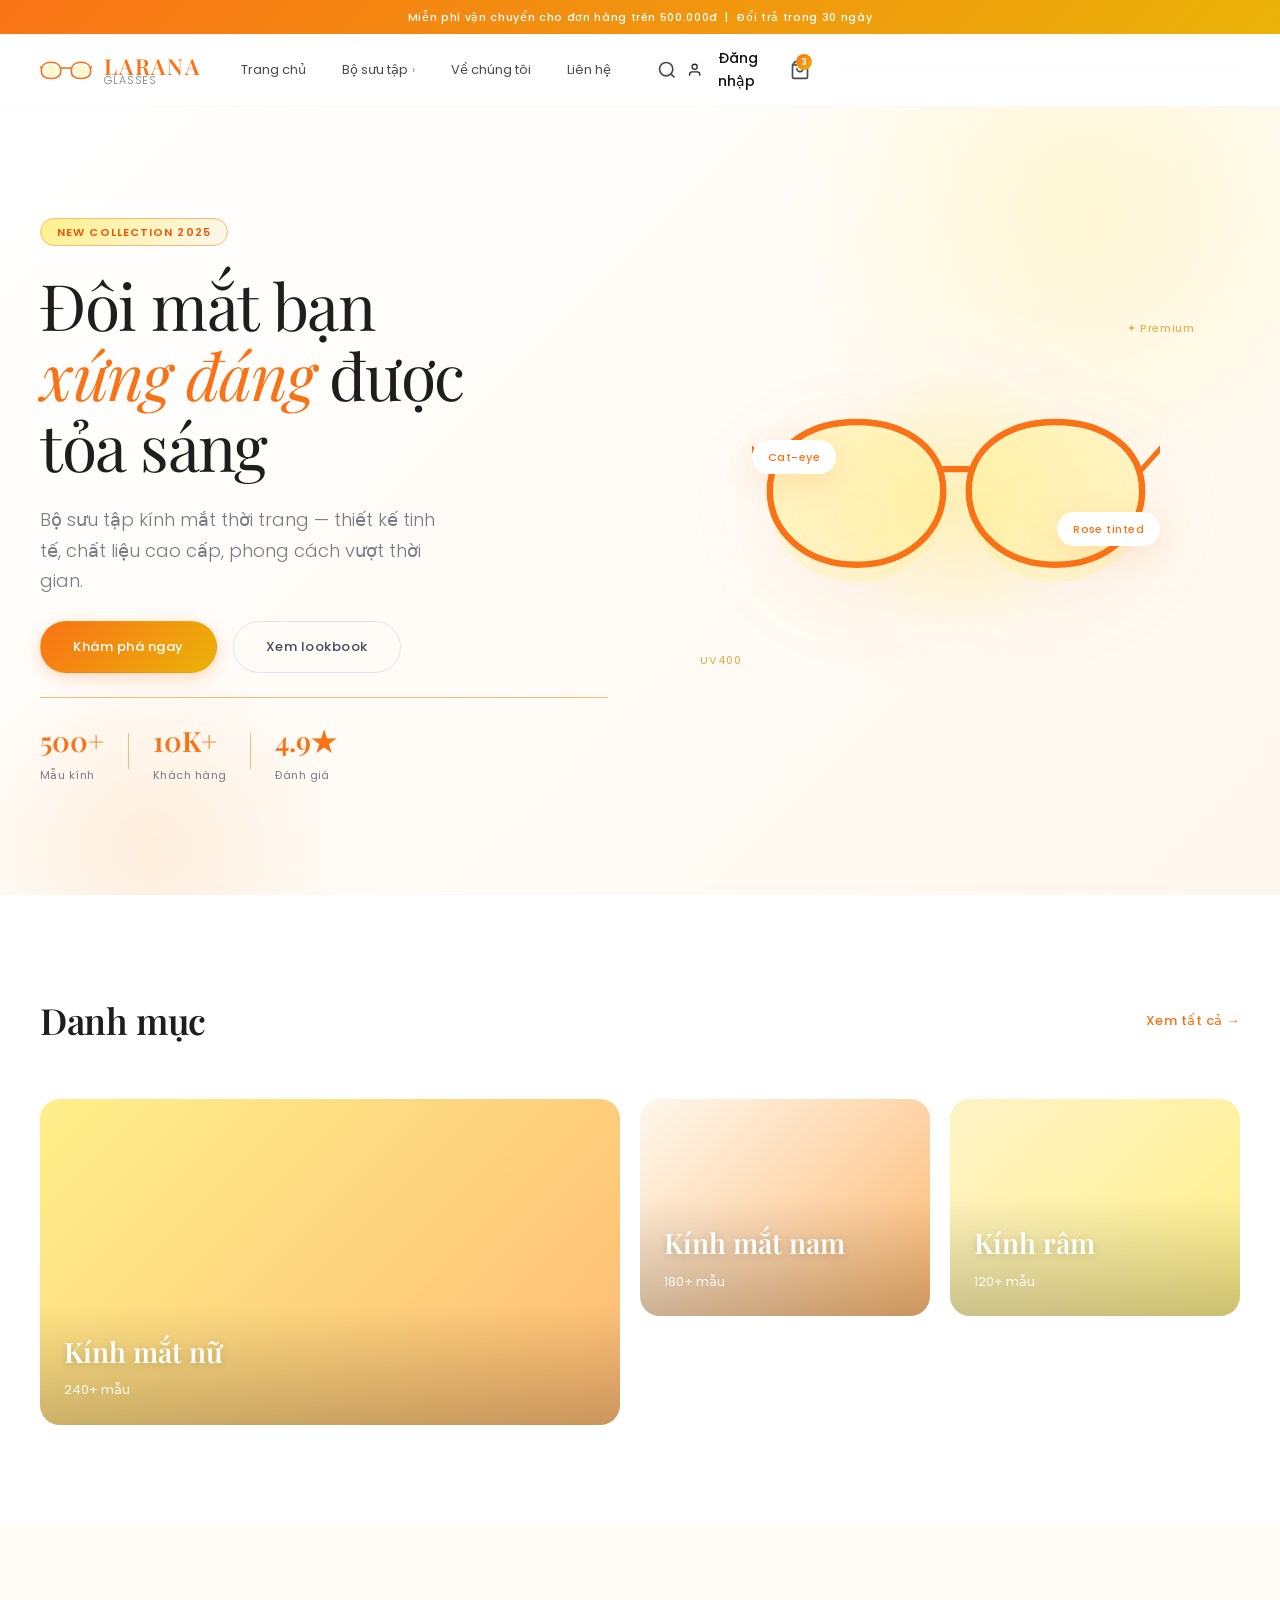
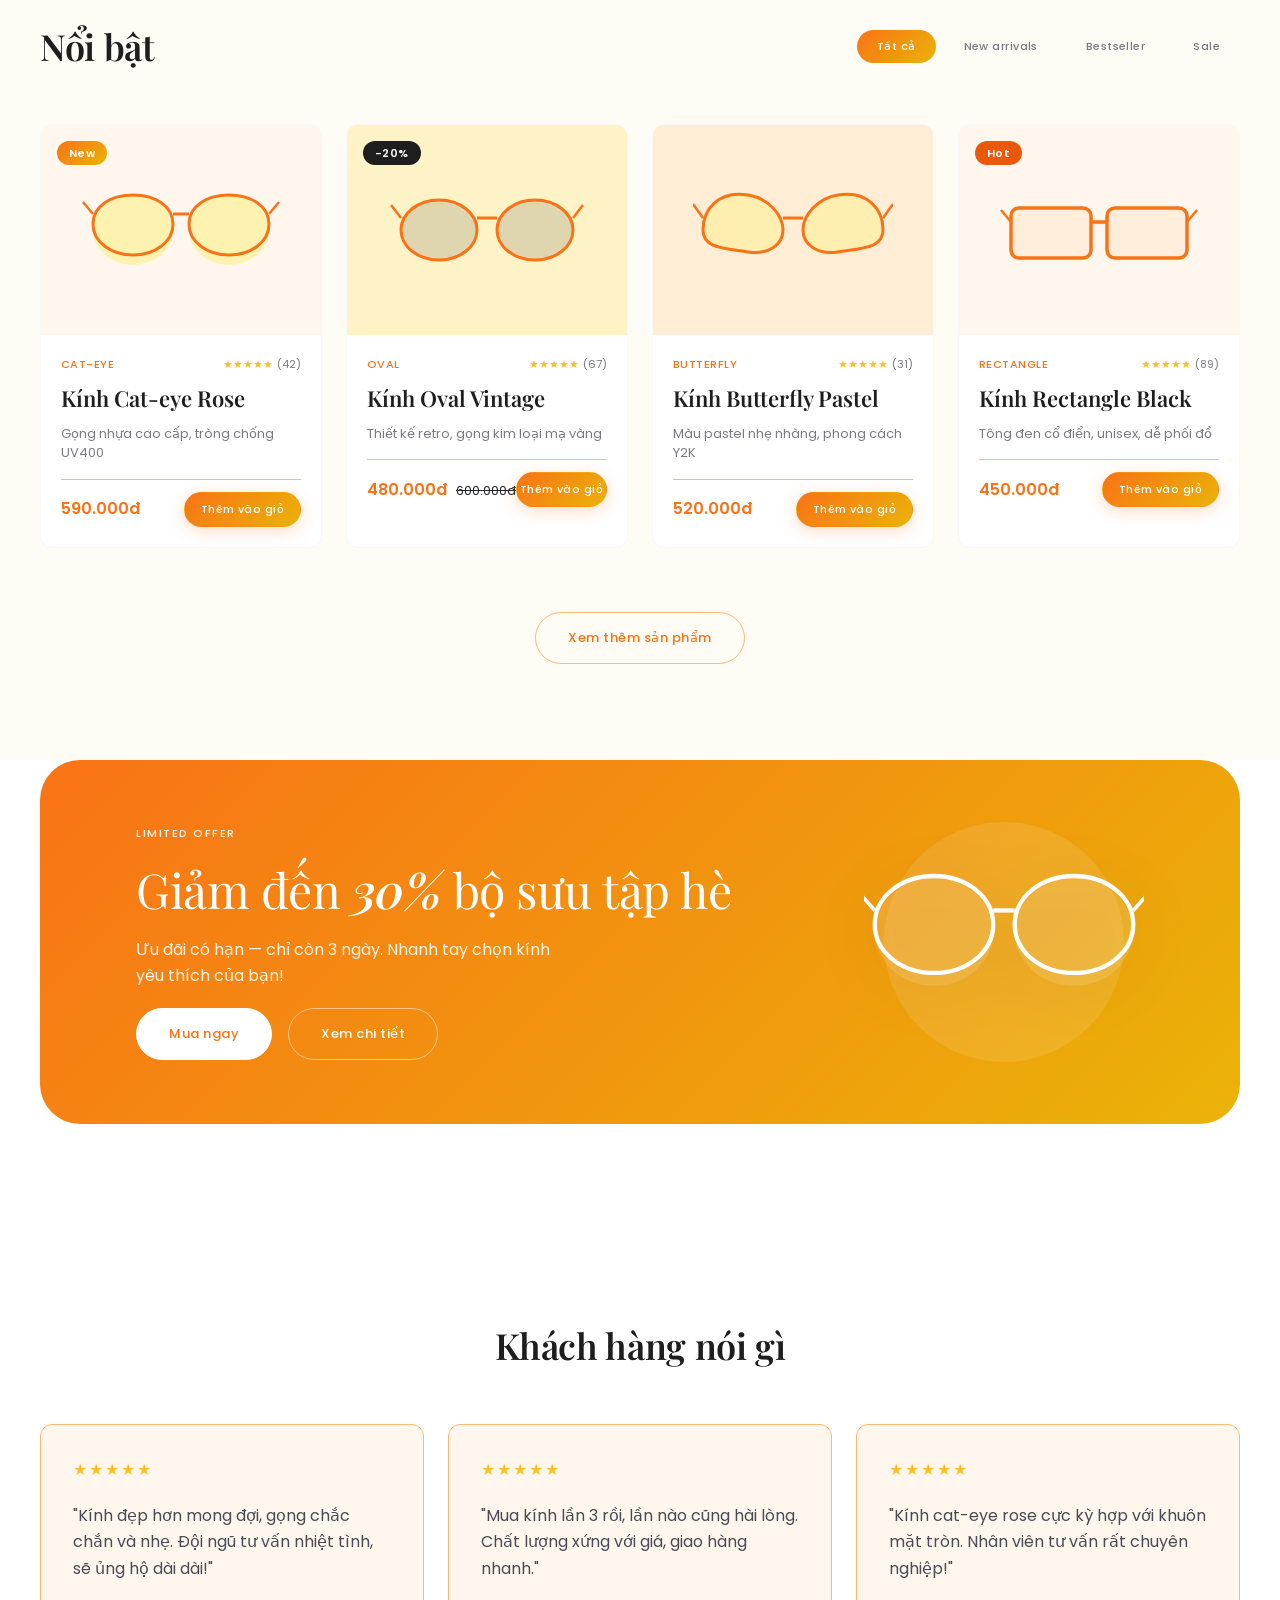
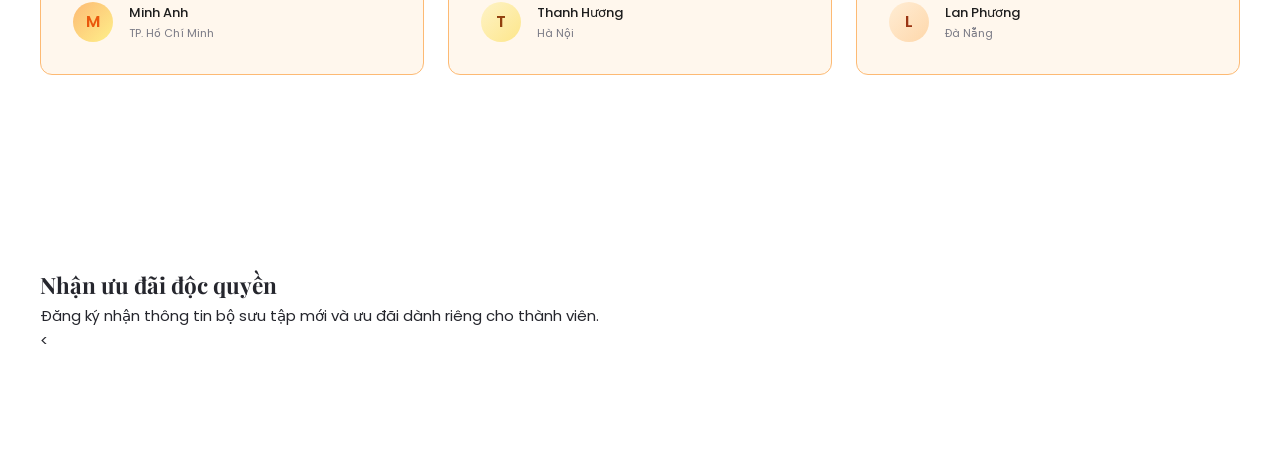
==== commit 52c6d67d: "Merge branch 'main' into main-dev-trieu" ====
--- a/index.html
+++ b/index.html
@@ -602,4 +602,4 @@
   </script>
 </body>
 
-</html>+</html>
